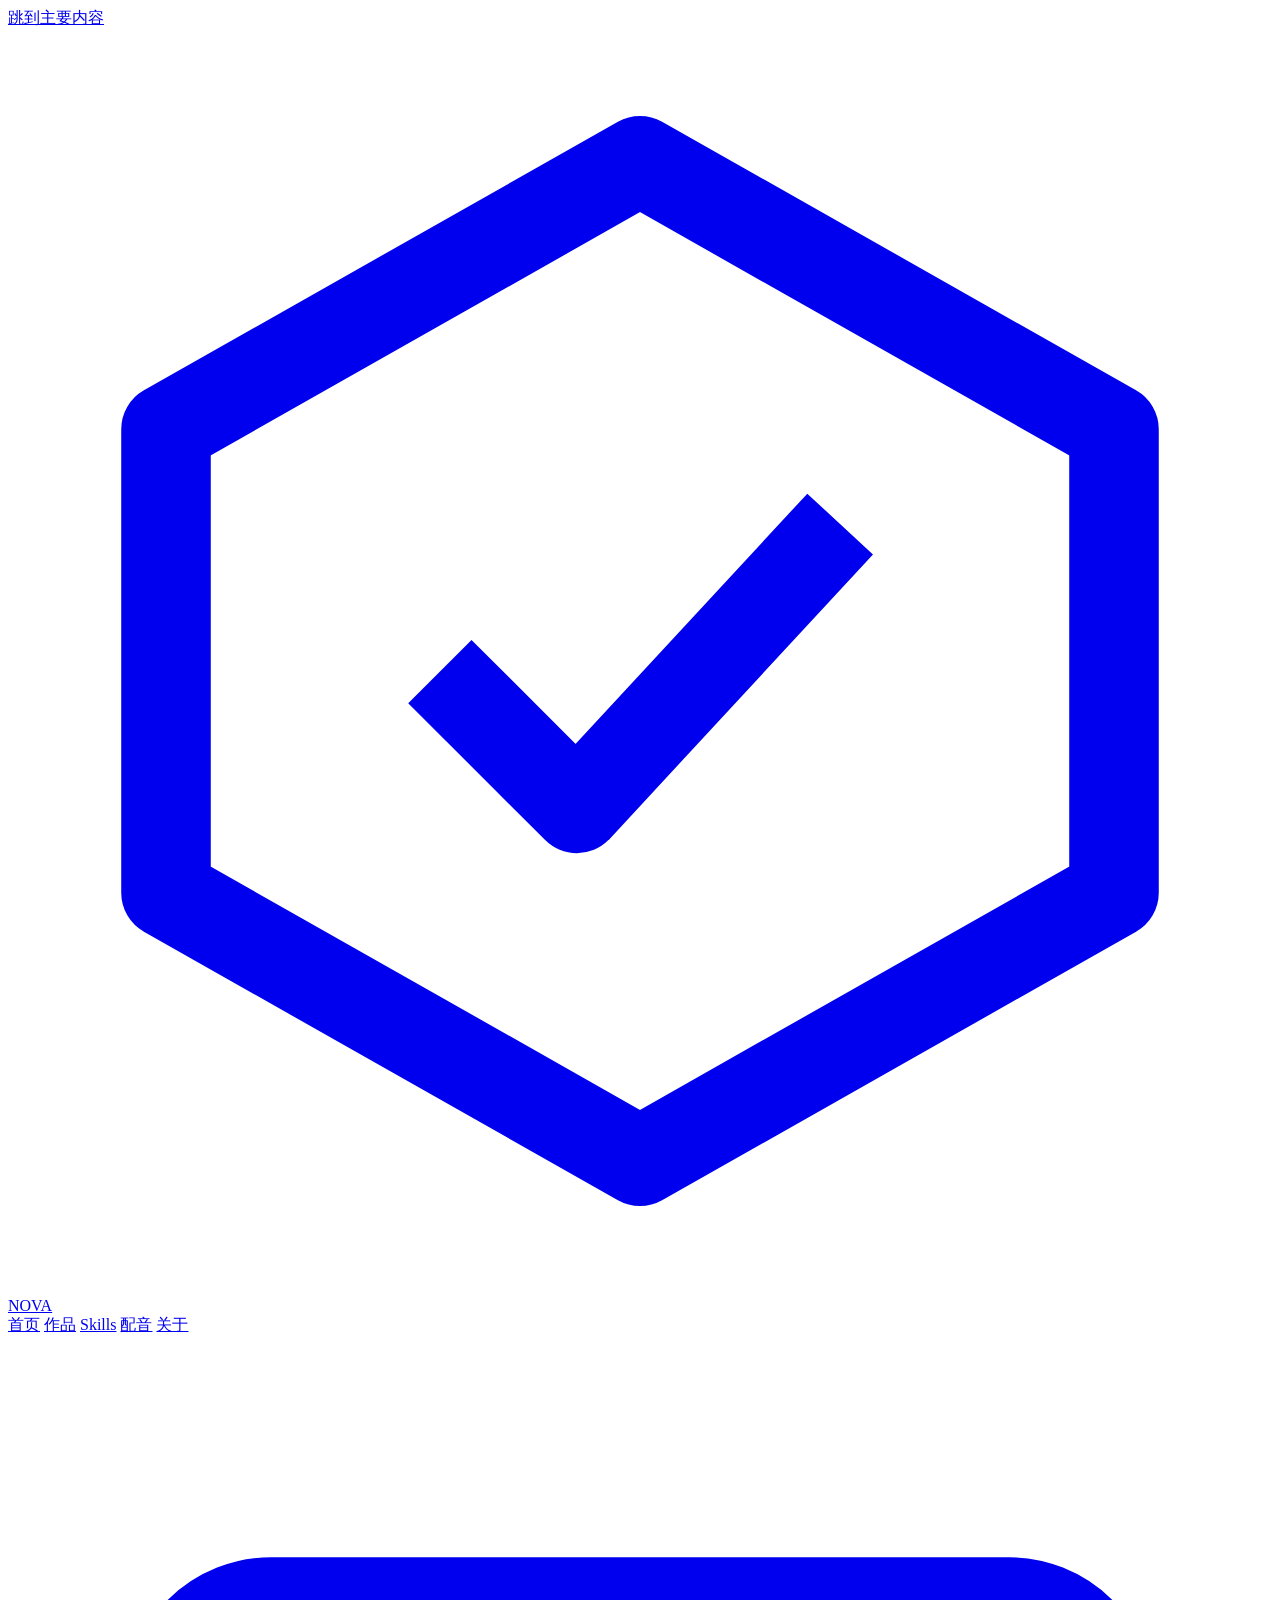
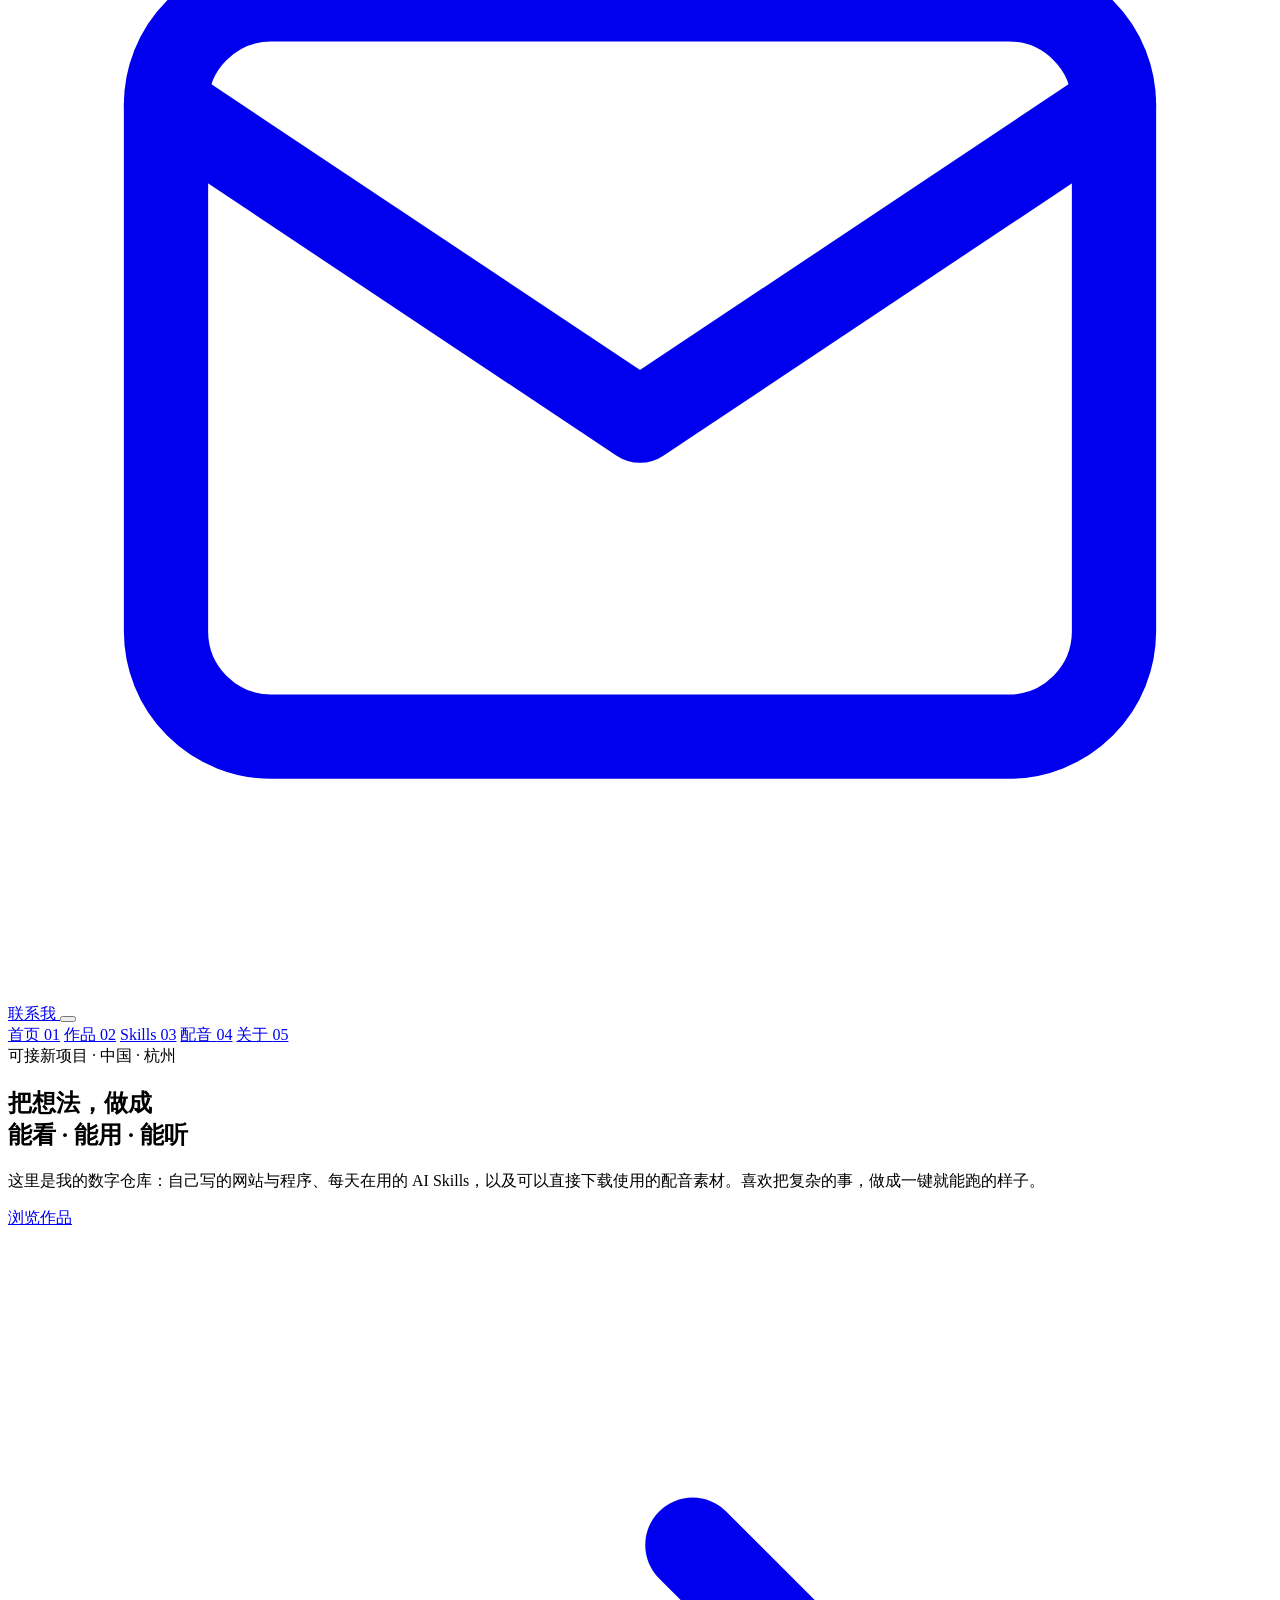
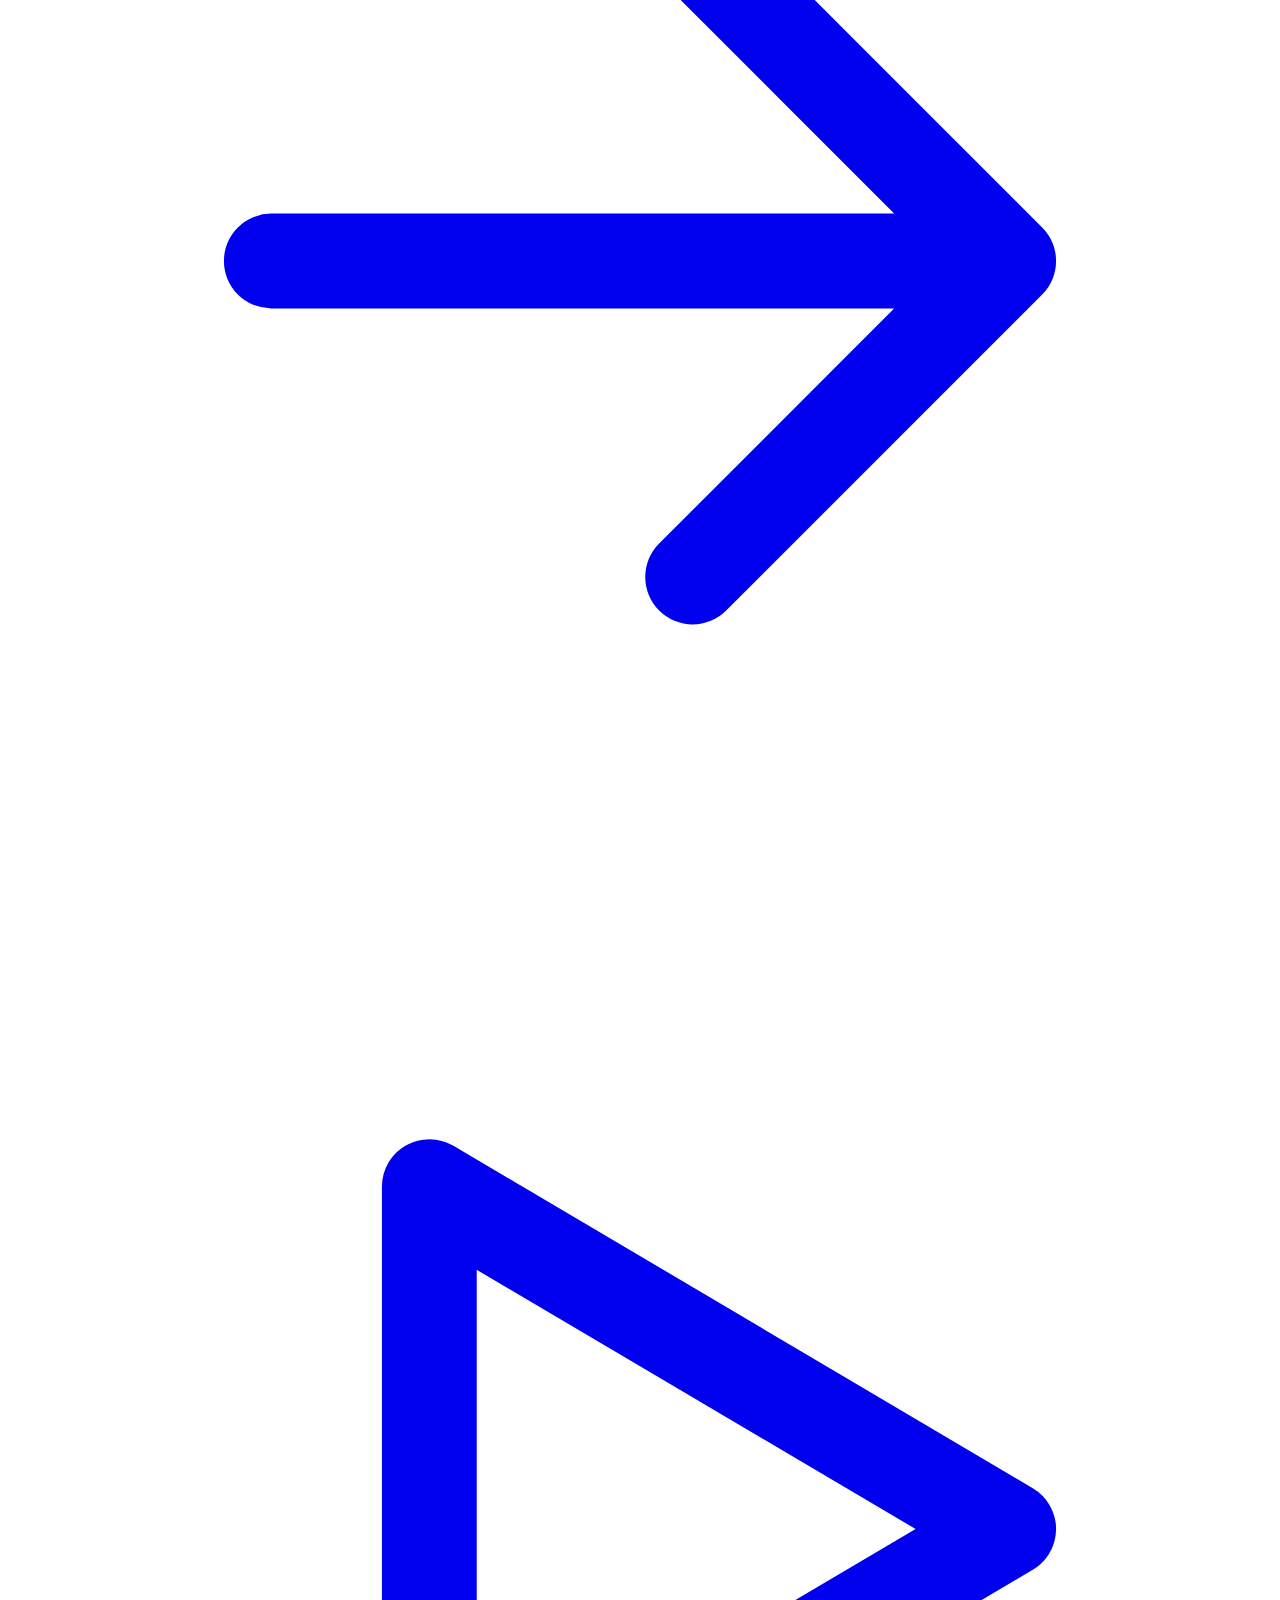
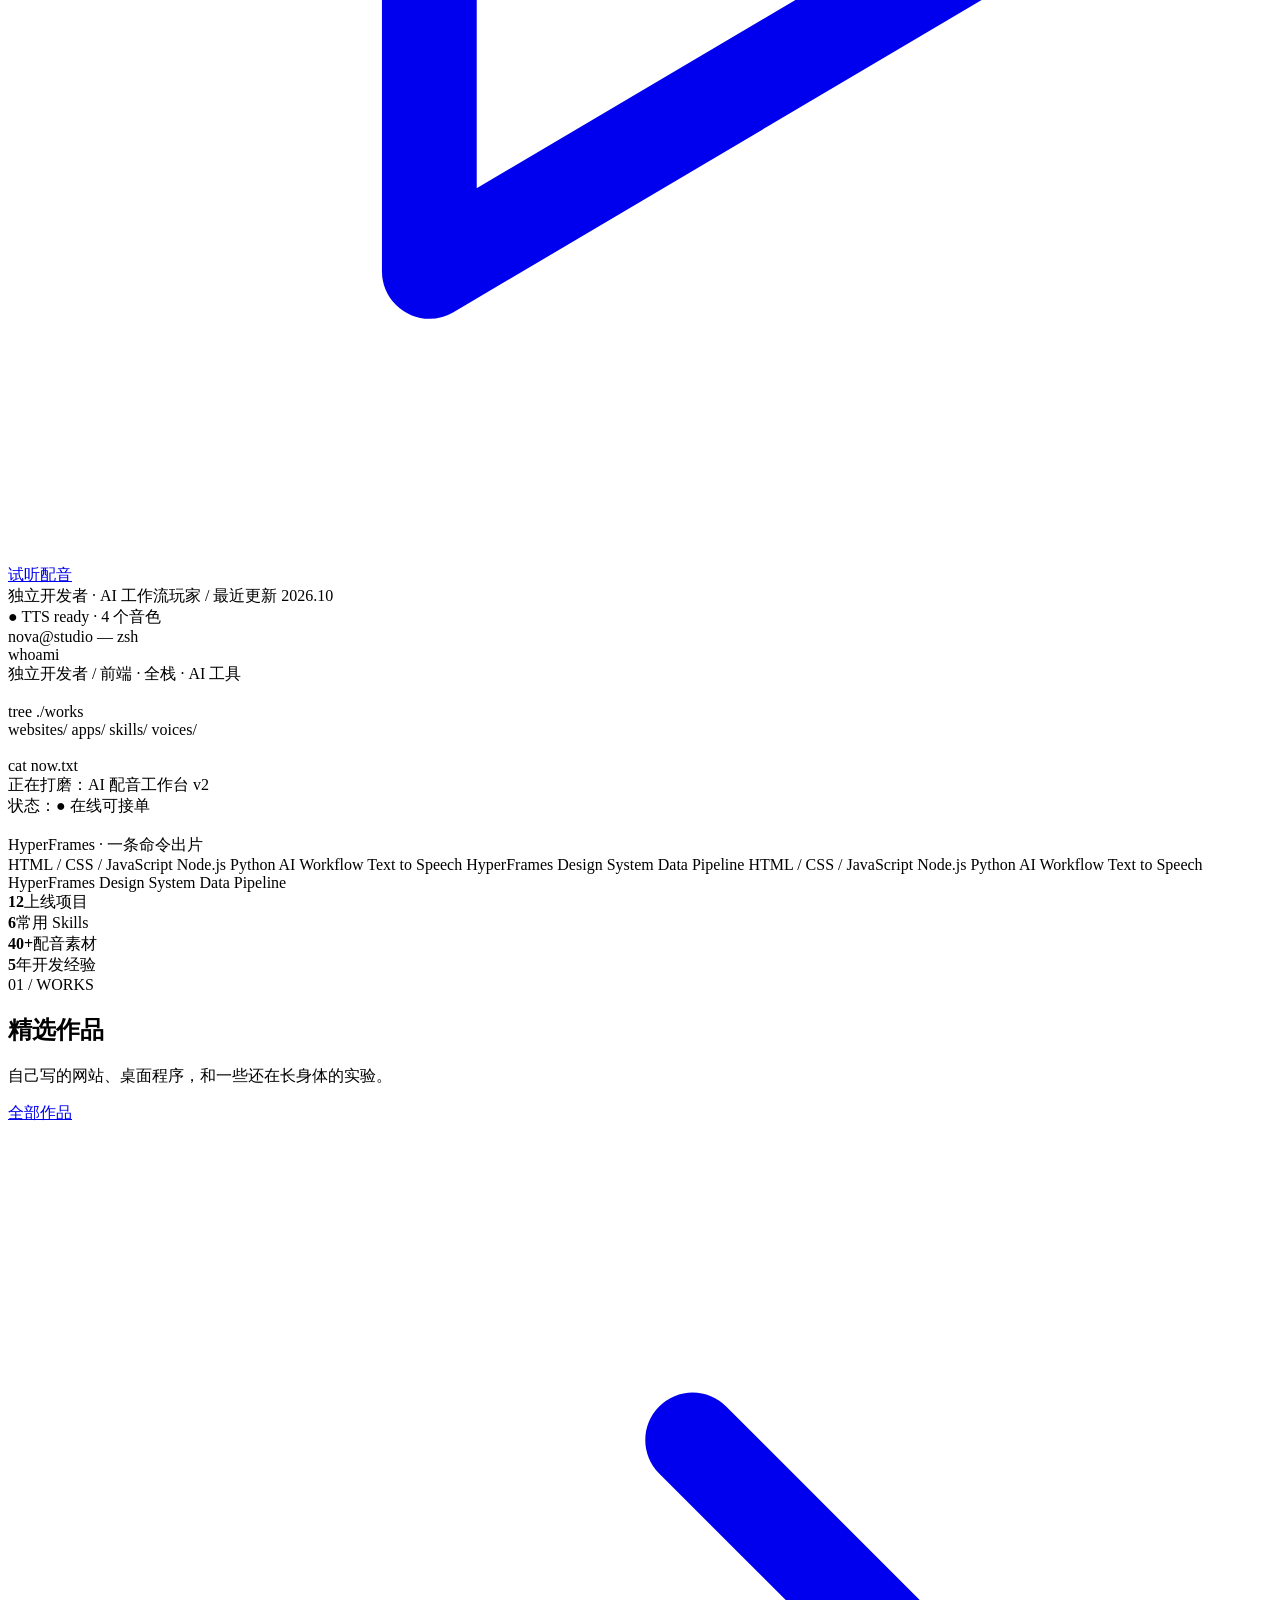
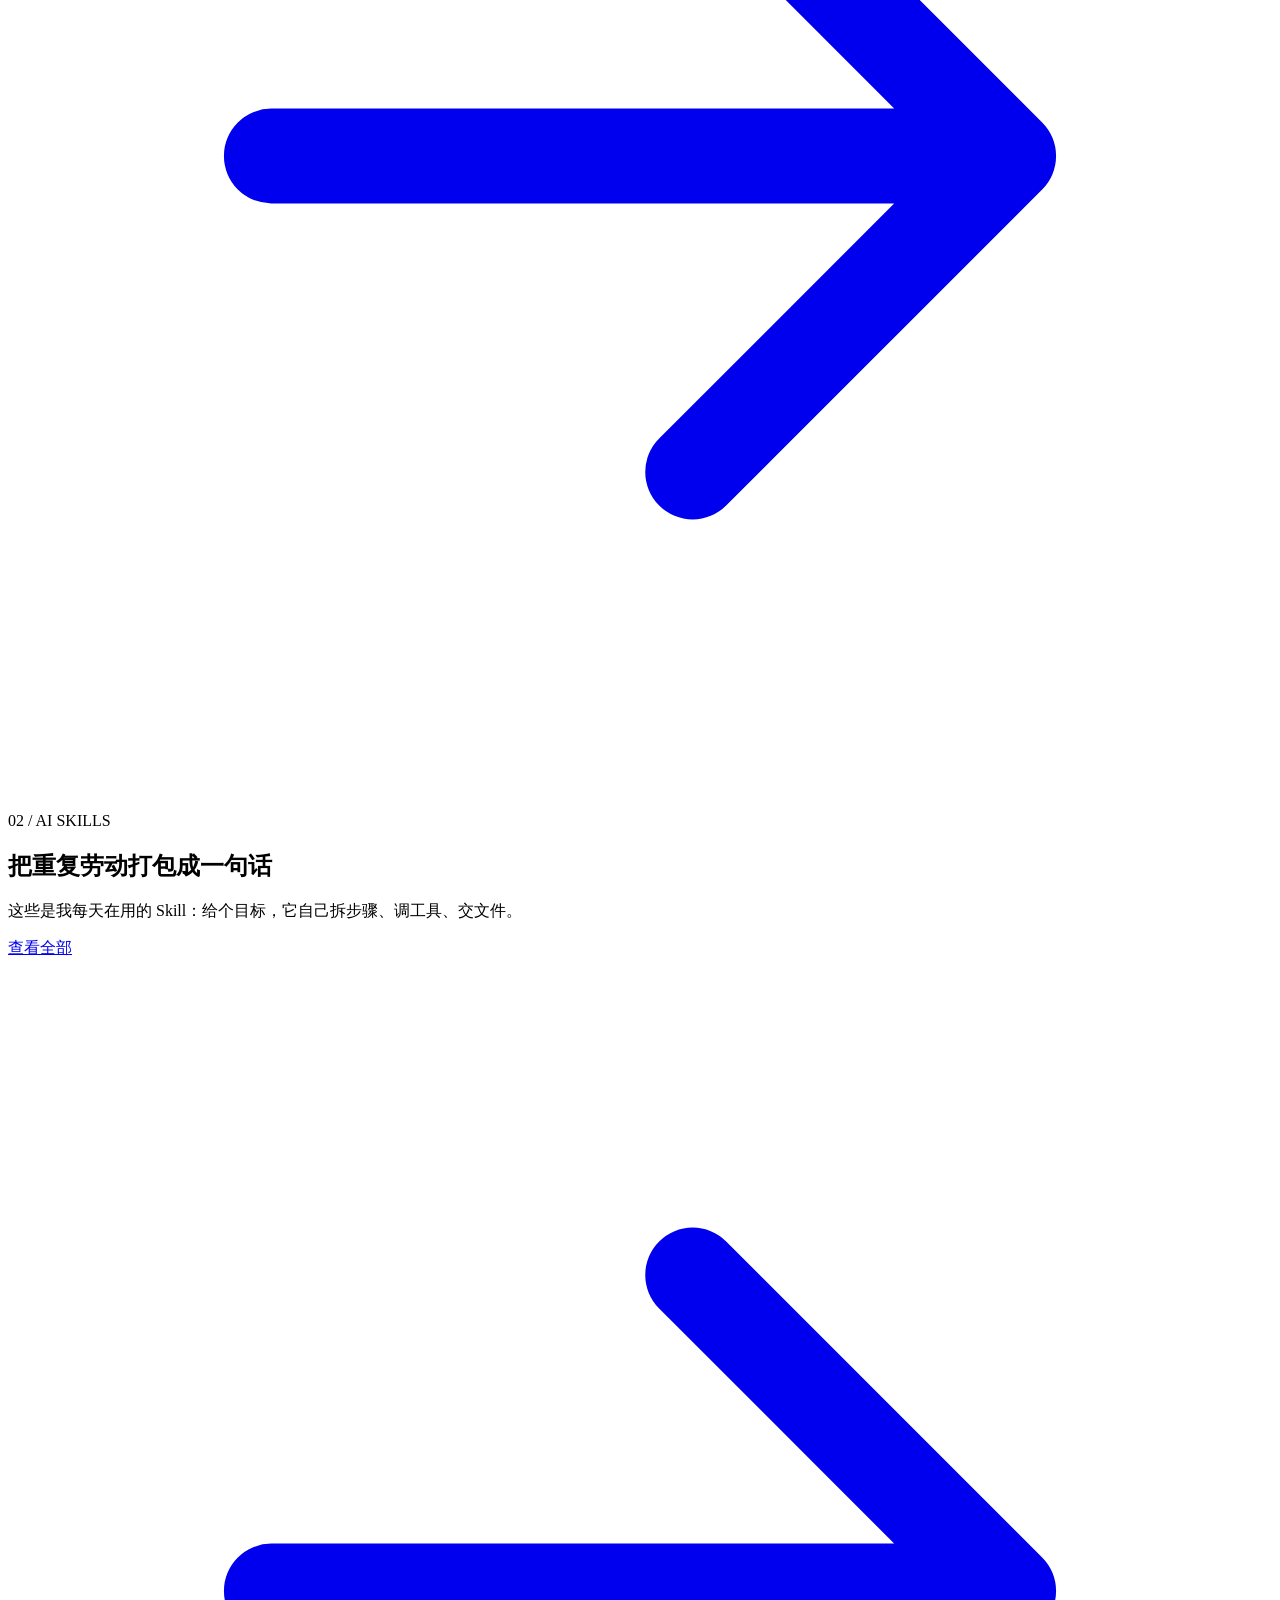
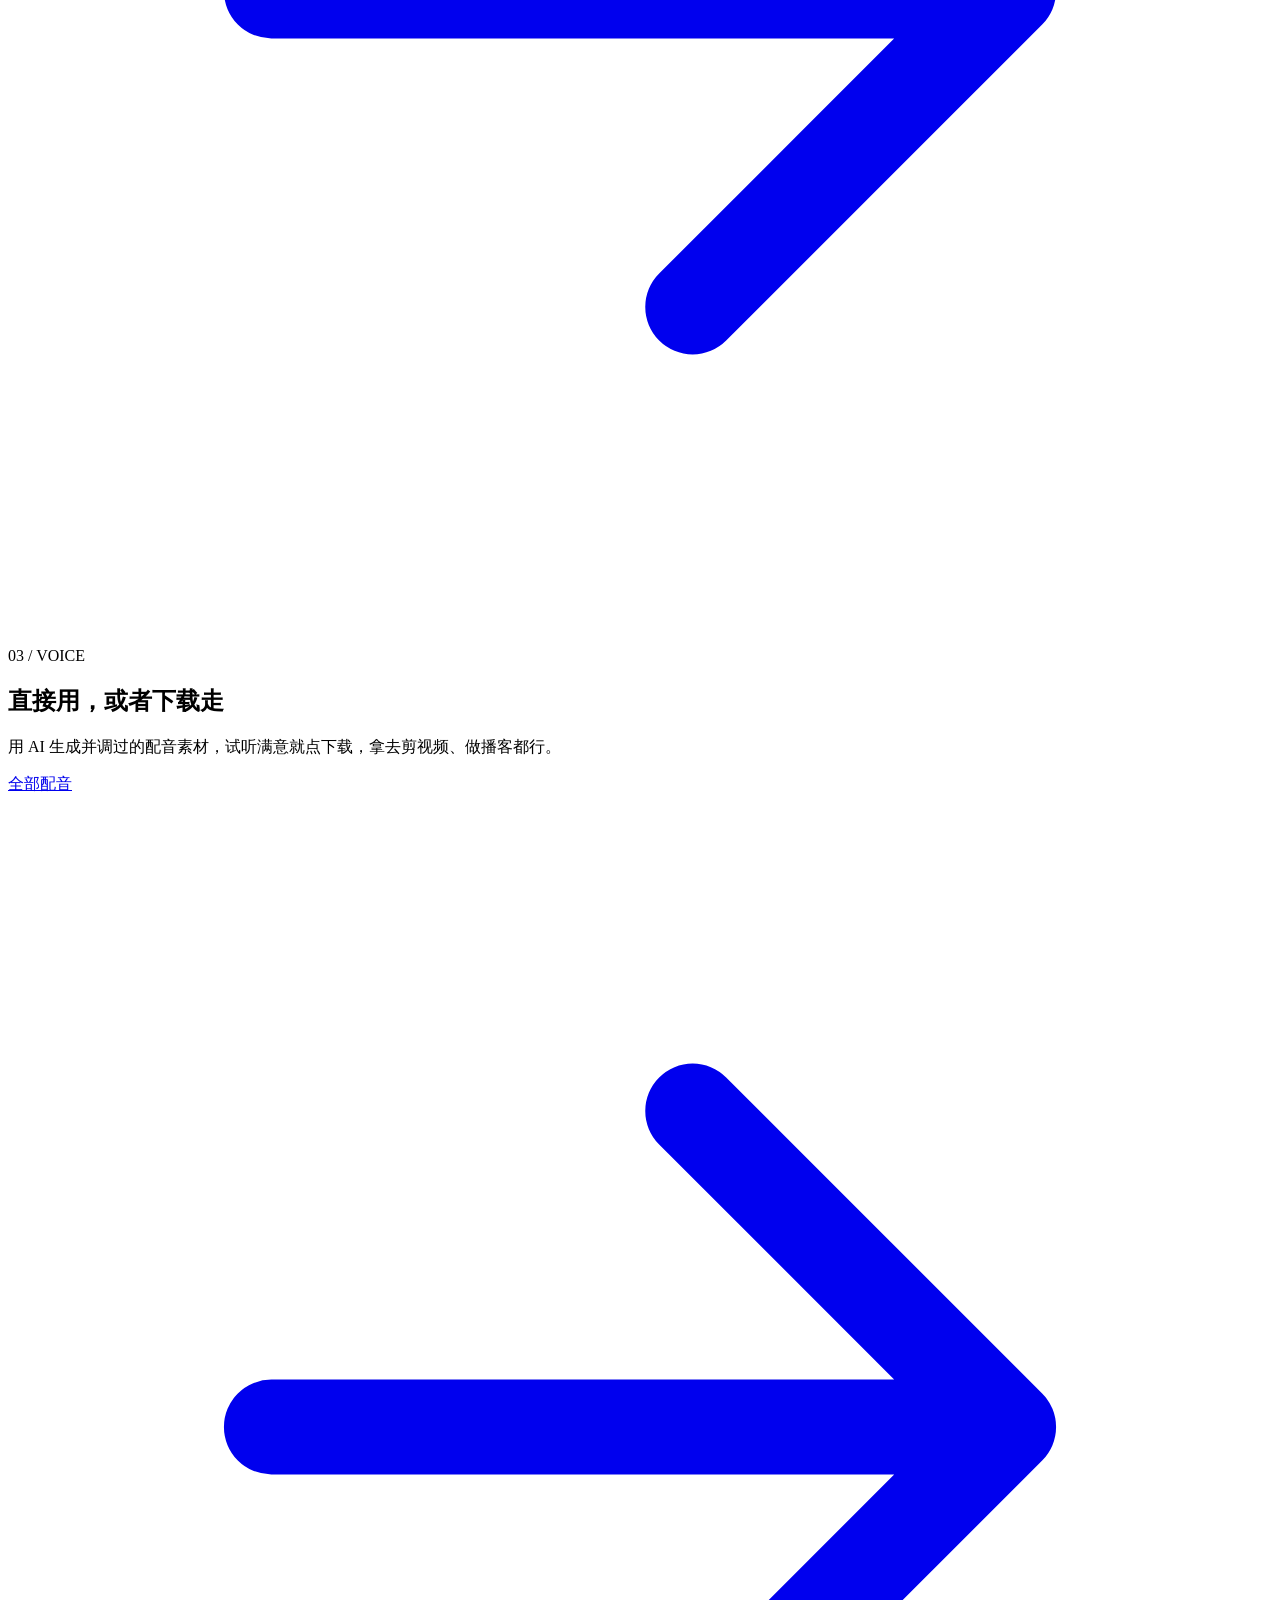
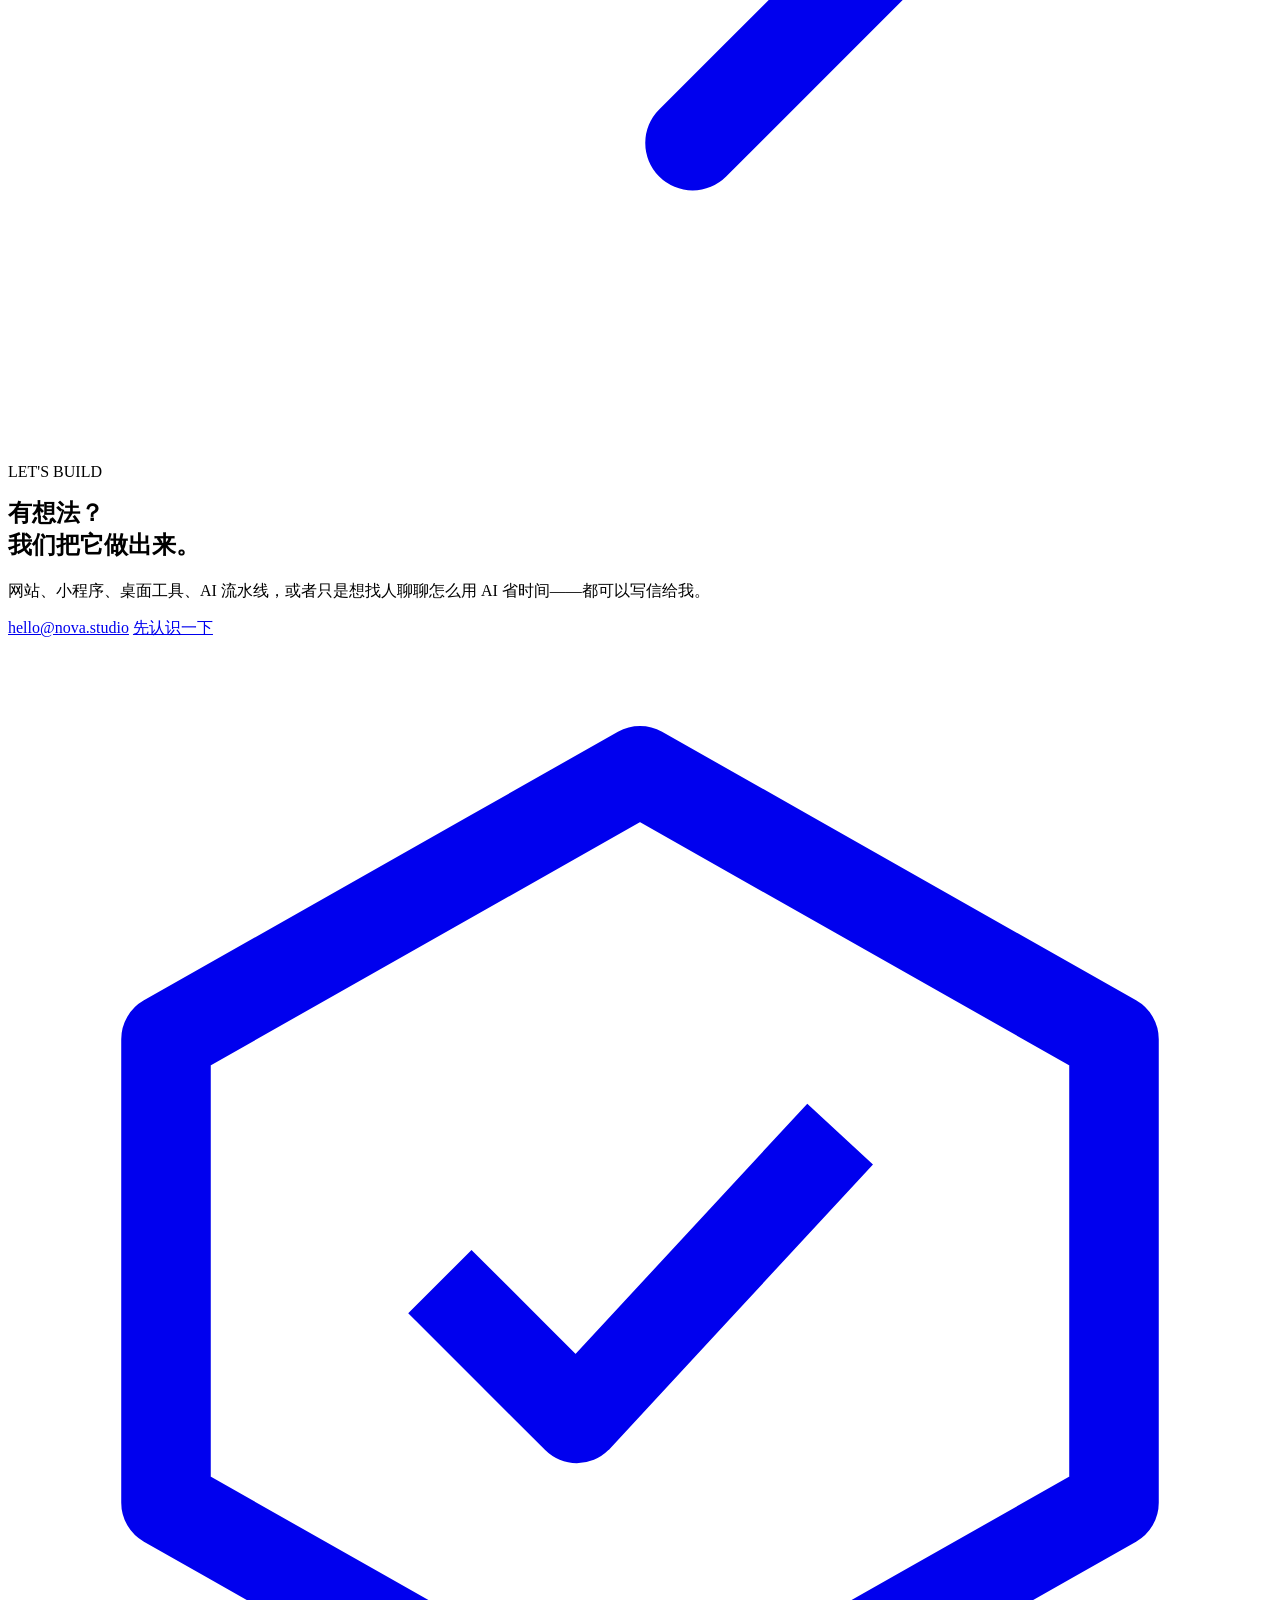
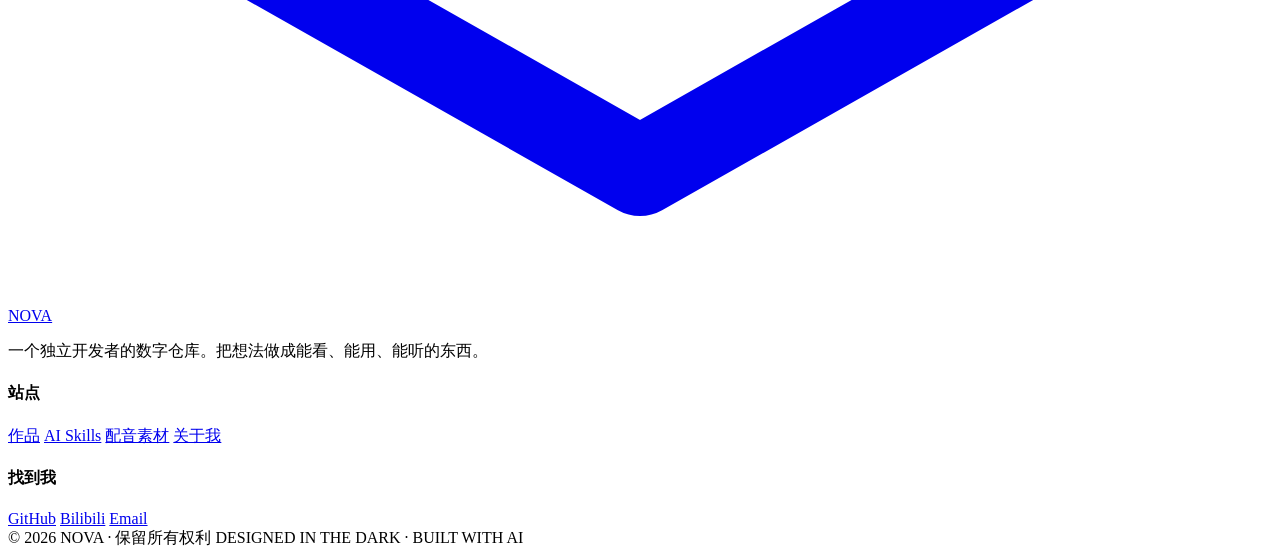
==== index.html @ 511cd621 "sync: index.html" ====
﻿<!DOCTYPE html>
<html lang="zh-CN">
<head>
  <meta charset="UTF-8" />
  <meta name="viewport" content="width=device-width, initial-scale=1" />
  <title>NOVA · 个人作品与 AI 实验室</title>
  <meta name="description" content="独立开发者的个人主页：自研网站与程序、日常使用的 AI Skills，以及可直接下载的配音素材。" />
  <meta name="theme-color" content="#05070c" />
  <meta property="og:type" content="website" />
  <meta property="og:title" content="NOVA · 个人作品与 AI 实验室" />
  <meta property="og:description" content="网站、程序、AI Skills 与配音素材，都在这里。" />
  <link rel="icon" href="assets/img/favicon.svg" type="image/svg+xml" />
  <link rel="stylesheet" href="assets/css/style.css" />
</head>
<body data-page="home">
  <a class="skip-link" href="#main">跳到主要内容</a>

  <div class="bg-layer" aria-hidden="true"></div>
  <div class="grain" aria-hidden="true"></div>

  <!-- ================= 头部 ================= -->
  <header class="site-header">
    <div class="header-inner">
      <a class="logo" href="index.html" aria-label="NOVA 首页">
        <span class="logo-mark">
          <svg viewBox="0 0 24 24" fill="none" stroke="currentColor" stroke-width="1.7" stroke-linejoin="round"><path d="M12 2.5 21 7.6v8.8L12 21.5 3 16.4V7.6L12 2.5Z"/><path d="m8.2 12.2 2.6 2.6 5-5.4"/></svg>
        </span>
        <span data-bind="brand">NOVA</span>
      </a>

      <nav class="nav" aria-label="主导航">
        <a href="index.html" data-nav="home">首页</a>
        <a href="works.html" data-nav="works">作品</a>
        <a href="skills.html" data-nav="skills">Skills</a>
        <a href="voice.html" data-nav="voice">配音</a>
        <a href="about.html" data-nav="about">关于</a>
      </nav>

      <div class="header-cta">
        <a class="btn btn-ghost btn-sm" href="about.html#contact">
          <svg viewBox="0 0 24 24" fill="none" stroke="currentColor" stroke-width="1.6" stroke-linecap="round" stroke-linejoin="round"><rect x="3" y="5" width="18" height="14" rx="2"/><path d="m3 7 9 6 9-6"/></svg>
          联系我
        </a>
        <button class="nav-toggle" type="button" aria-label="打开菜单" aria-expanded="false" aria-controls="mobile-menu"><span></span></button>
      </div>
    </div>
  </header>

  <div class="mobile-menu" id="mobile-menu">
    <a href="index.html" data-nav="home">首页 <span>01</span></a>
    <a href="works.html" data-nav="works">作品 <span>02</span></a>
    <a href="skills.html" data-nav="skills">Skills <span>03</span></a>
    <a href="voice.html" data-nav="voice">配音 <span>04</span></a>
    <a href="about.html" data-nav="about">关于 <span>05</span></a>
  </div>

  <main id="main">
    <!-- ================= Hero ================= -->
    <section class="hero">
      <div class="wrap">
        <div class="hero-grid">
          <div class="hero-copy">
            <span class="hero-badge">
              <span class="dot-live"></span>
              <span data-bind="available">可接新项目</span>
              <span style="color: var(--muted-2)">·</span>
              <span data-bind="location">中国 · 杭州</span>
            </span>

            <h1 data-bind-html="headline">把想法，做成<br><span class="grad">能看 · 能用 · 能听</span></h1>

            <p class="lead" data-bind="lead">
              这里是我的数字仓库：自己写的网站与程序、每天在用的 AI Skills，以及可以直接下载使用的配音素材。喜欢把复杂的事，做成一键就能跑的样子。
            </p>

            <div class="hero-actions">
              <a class="btn btn-primary" href="works.html">
                浏览作品
                <svg viewBox="0 0 24 24" fill="none" stroke="currentColor" stroke-width="1.8" stroke-linecap="round" stroke-linejoin="round"><path d="M5 12h14M13 6l6 6-6 6"/></svg>
              </a>
              <a class="btn btn-ghost" href="voice.html">
                <svg viewBox="0 0 24 24" fill="none" stroke="currentColor" stroke-width="1.8" stroke-linecap="round" stroke-linejoin="round"><path d="M8 5.5v13l11-6.5-11-6.5Z"/></svg>
                试听配音
              </a>
            </div>

            <div class="hero-note">
              <span class="dot-live"></span>
              <span data-bind="role">独立开发者 · AI 工作流玩家</span>
              <span>/</span>
              <span>最近更新 2026.10</span>
            </div>
          </div>

          <div class="hero-visual">
            <div class="float-chip a">● TTS ready · 4 个音色</div>
            <div class="terminal">
              <div class="term-bar">
                <span class="term-dots"><i></i><i></i><i></i></span>
                <span class="term-title">nova@studio — zsh</span>
              </div>
              <div class="term-body">
                <div class="ln cmd">whoami</div>
                <div class="ln out">独立开发者 / 前端 · 全栈 · AI 工具</div>
                <div class="ln">&nbsp;</div>
                <div class="ln cmd">tree ./works</div>
                <div class="ln out">websites/&#32;&#32;apps/&#32;&#32;skills/&#32;&#32;voices/</div>
                <div class="ln">&nbsp;</div>
                <div class="ln cmd">cat now.txt</div>
                <div class="ln out">正在打磨：<span class="key">AI 配音工作台</span> <span class="str">v2</span></div>
                <div class="ln out">状态：<span class="ok">● 在线可接单</span></div>
                <div class="ln">&nbsp;</div>
                <div class="ln cmd"><span class="caret"></span></div>
              </div>
            </div>
            <div class="float-chip b">HyperFrames · 一条命令出片</div>
          </div>
        </div>

        <!-- 技能跑马灯 -->
        <div class="marquee" aria-hidden="true">
          <div class="marquee-track">
            <span>HTML / CSS / JavaScript</span>
            <span>Node.js</span>
            <span>Python</span>
            <span>AI Workflow</span>
            <span>Text to Speech</span>
            <span>HyperFrames</span>
            <span>Design System</span>
            <span>Data Pipeline</span>
            <span>HTML / CSS / JavaScript</span>
            <span>Node.js</span>
            <span>Python</span>
            <span>AI Workflow</span>
            <span>Text to Speech</span>
            <span>HyperFrames</span>
            <span>Design System</span>
            <span>Data Pipeline</span>
          </div>
        </div>

        <!-- 数字 -->
        <div class="stats" data-stats>
          <div class="stat"><b>12</b><span>上线项目</span></div>
          <div class="stat"><b>6</b><span>常用 Skills</span></div>
          <div class="stat"><b>40+</b><span>配音素材</span></div>
          <div class="stat"><b>5</b><span>年开发经验</span></div>
        </div>
      </div>
    </section>

    <!-- ================= 精选作品 ================= -->
    <section class="section" id="works">
      <div class="wrap">
        <div class="section-head" data-reveal>
          <div>
            <span class="idx">01 / WORKS</span>
            <h2>精选作品</h2>
            <p>自己写的网站、桌面程序，和一些还在长身体的实验。</p>
          </div>
          <a class="text-link" href="works.html">
            全部作品
            <svg viewBox="0 0 24 24" fill="none" stroke="currentColor" stroke-width="1.8" stroke-linecap="round" stroke-linejoin="round"><path d="M5 12h14M13 6l6 6-6 6"/></svg>
          </a>
        </div>

        <div class="work-grid" data-works data-featured data-limit="3"></div>
      </div>
    </section>

    <!-- ================= Skills ================= -->
    <section class="section" id="skills" style="padding-top: 20px">
      <div class="wrap">
        <div class="section-head" data-reveal>
          <div>
            <span class="idx">02 / AI SKILLS</span>
            <h2>把重复劳动打包成一句话</h2>
            <p>这些是我每天在用的 Skill：给个目标，它自己拆步骤、调工具、交文件。</p>
          </div>
          <a class="text-link" href="skills.html">
            查看全部
            <svg viewBox="0 0 24 24" fill="none" stroke="currentColor" stroke-width="1.8" stroke-linecap="round" stroke-linejoin="round"><path d="M5 12h14M13 6l6 6-6 6"/></svg>
          </a>
        </div>

        <div class="skill-grid" data-skills data-limit="4"></div>
      </div>
    </section>

    <!-- ================= 配音 ================= -->
    <section class="section" id="voice" style="padding-top: 20px">
      <div class="wrap">
        <div class="section-head" data-reveal>
          <div>
            <span class="idx">03 / VOICE</span>
            <h2>直接用，或者下载走</h2>
            <p>用 AI 生成并调过的配音素材，试听满意就点下载，拿去剪视频、做播客都行。</p>
          </div>
          <a class="text-link" href="voice.html">
            全部配音
            <svg viewBox="0 0 24 24" fill="none" stroke="currentColor" stroke-width="1.8" stroke-linecap="round" stroke-linejoin="round"><path d="M5 12h14M13 6l6 6-6 6"/></svg>
          </a>
        </div>

        <div class="voice-list" data-voices data-limit="2"></div>
      </div>
    </section>

    <!-- ================= CTA ================= -->
    <section class="wrap" id="contact">
      <div class="cta" data-reveal>
        <span class="eyebrow">LET'S BUILD</span>
        <h2 style="margin-top: 16px">有想法？<br />我们把它做出来。</h2>
        <p>网站、小程序、桌面工具、AI 流水线，或者只是想找人聊聊怎么用 AI 省时间——都可以写信给我。</p>
        <div class="cta-actions">
          <a class="btn btn-primary" data-email href="mailto:hello@nova.studio" data-email-text>hello@nova.studio</a>
          <a class="btn btn-ghost" href="about.html">先认识一下</a>
        </div>
      </div>
    </section>
  </main>

  <!-- ================= 页脚 ================= -->
  <footer class="site-footer">
    <div class="wrap">
      <div class="footer-grid">
        <div class="footer-brand">
          <a class="logo" href="index.html">
            <span class="logo-mark">
              <svg viewBox="0 0 24 24" fill="none" stroke="currentColor" stroke-width="1.7" stroke-linejoin="round"><path d="M12 2.5 21 7.6v8.8L12 21.5 3 16.4V7.6L12 2.5Z"/><path d="m8.2 12.2 2.6 2.6 5-5.4"/></svg>
            </span>
            <span data-bind="brand">NOVA</span>
          </a>
          <p>一个独立开发者的数字仓库。把想法做成能看、能用、能听的东西。</p>
        </div>
        <div class="footer-col">
          <h4>站点</h4>
          <a href="works.html">作品</a>
          <a href="skills.html">AI Skills</a>
          <a href="voice.html">配音素材</a>
          <a href="about.html">关于我</a>
        </div>
        <div class="footer-col">
          <h4>找到我</h4>
          <div data-socials>
            <a href="https://github.com/" target="_blank" rel="noopener">GitHub</a>
            <a href="https://space.bilibili.com/" target="_blank" rel="noopener">Bilibili</a>
            <a href="mailto:hello@nova.studio">Email</a>
          </div>
        </div>
      </div>
      <div class="footer-bottom">
        <span>© <span data-year>2026</span> NOVA · 保留所有权利</span>
        <span>DESIGNED IN THE DARK · BUILT WITH AI</span>
      </div>
    </div>
  </footer>

  <script src="assets/js/data.js"></script>
  <script src="assets/js/main.js"></script>
</body>
</html>
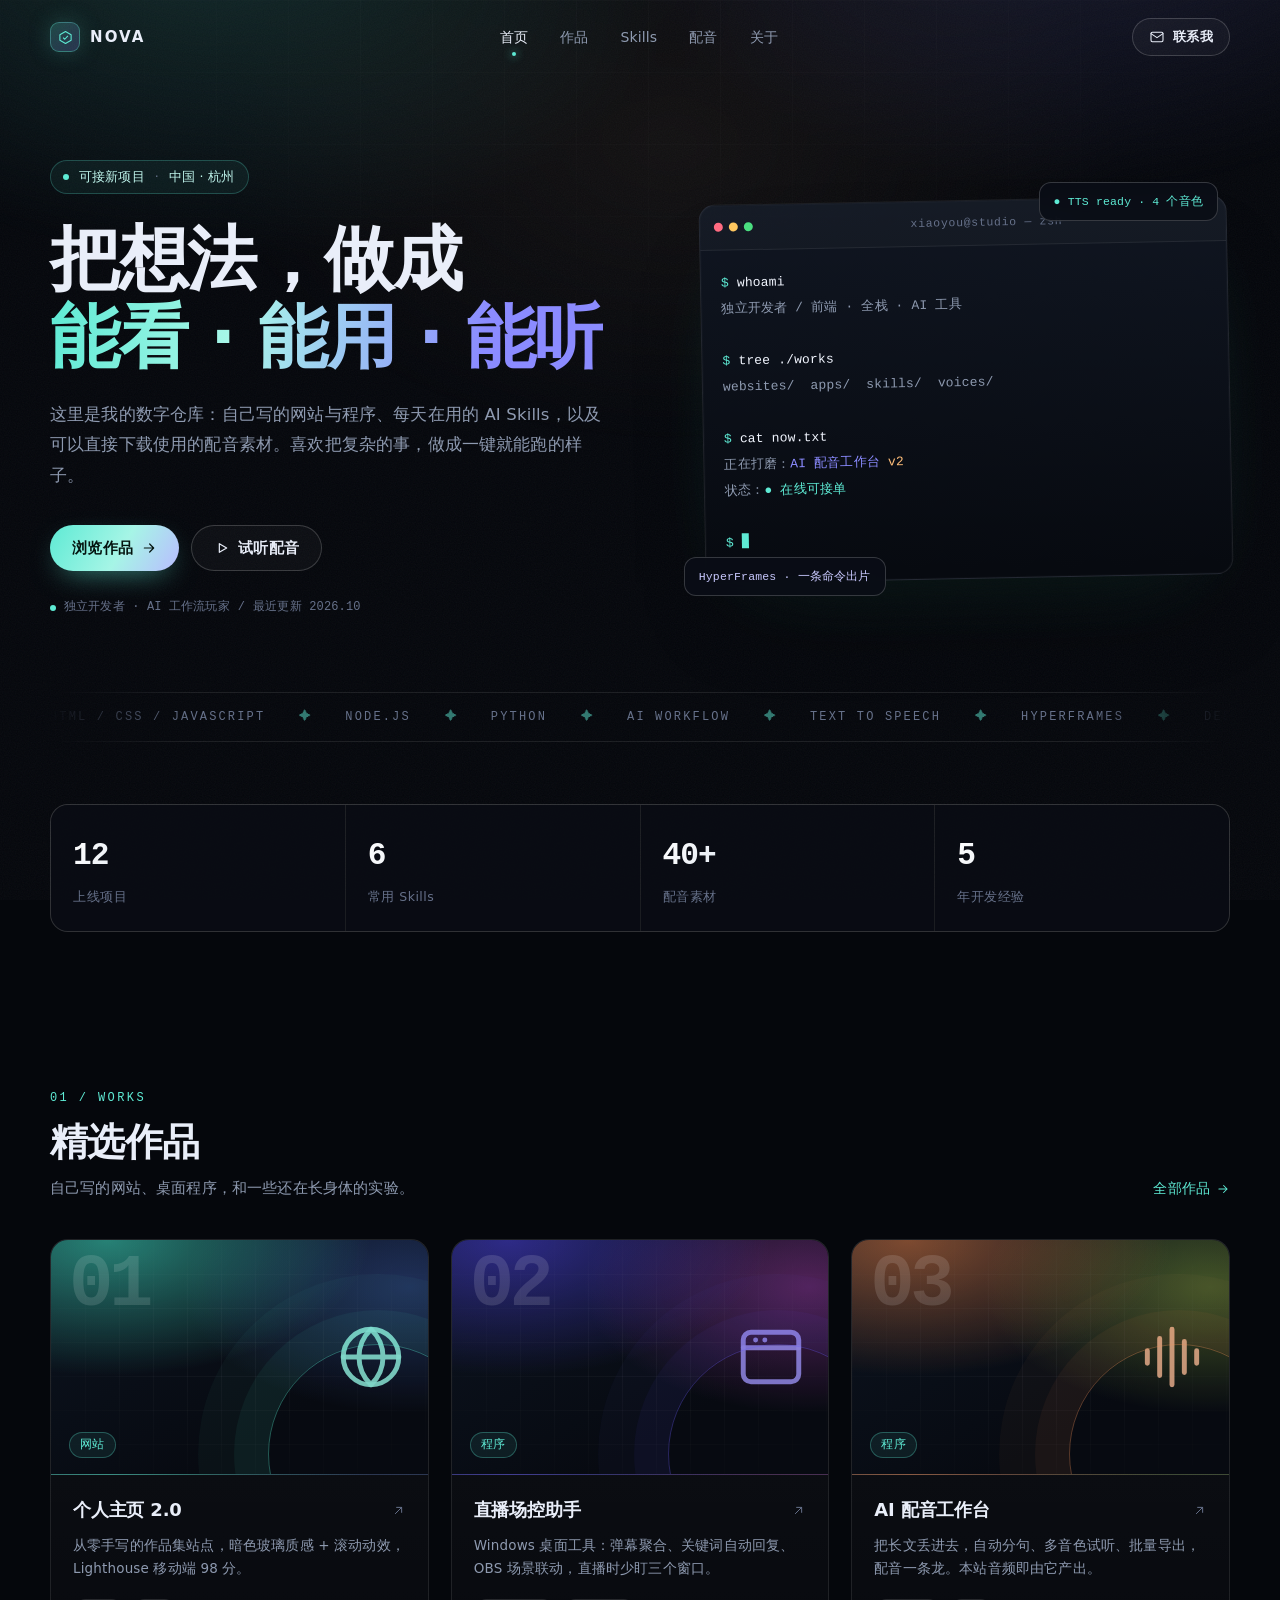
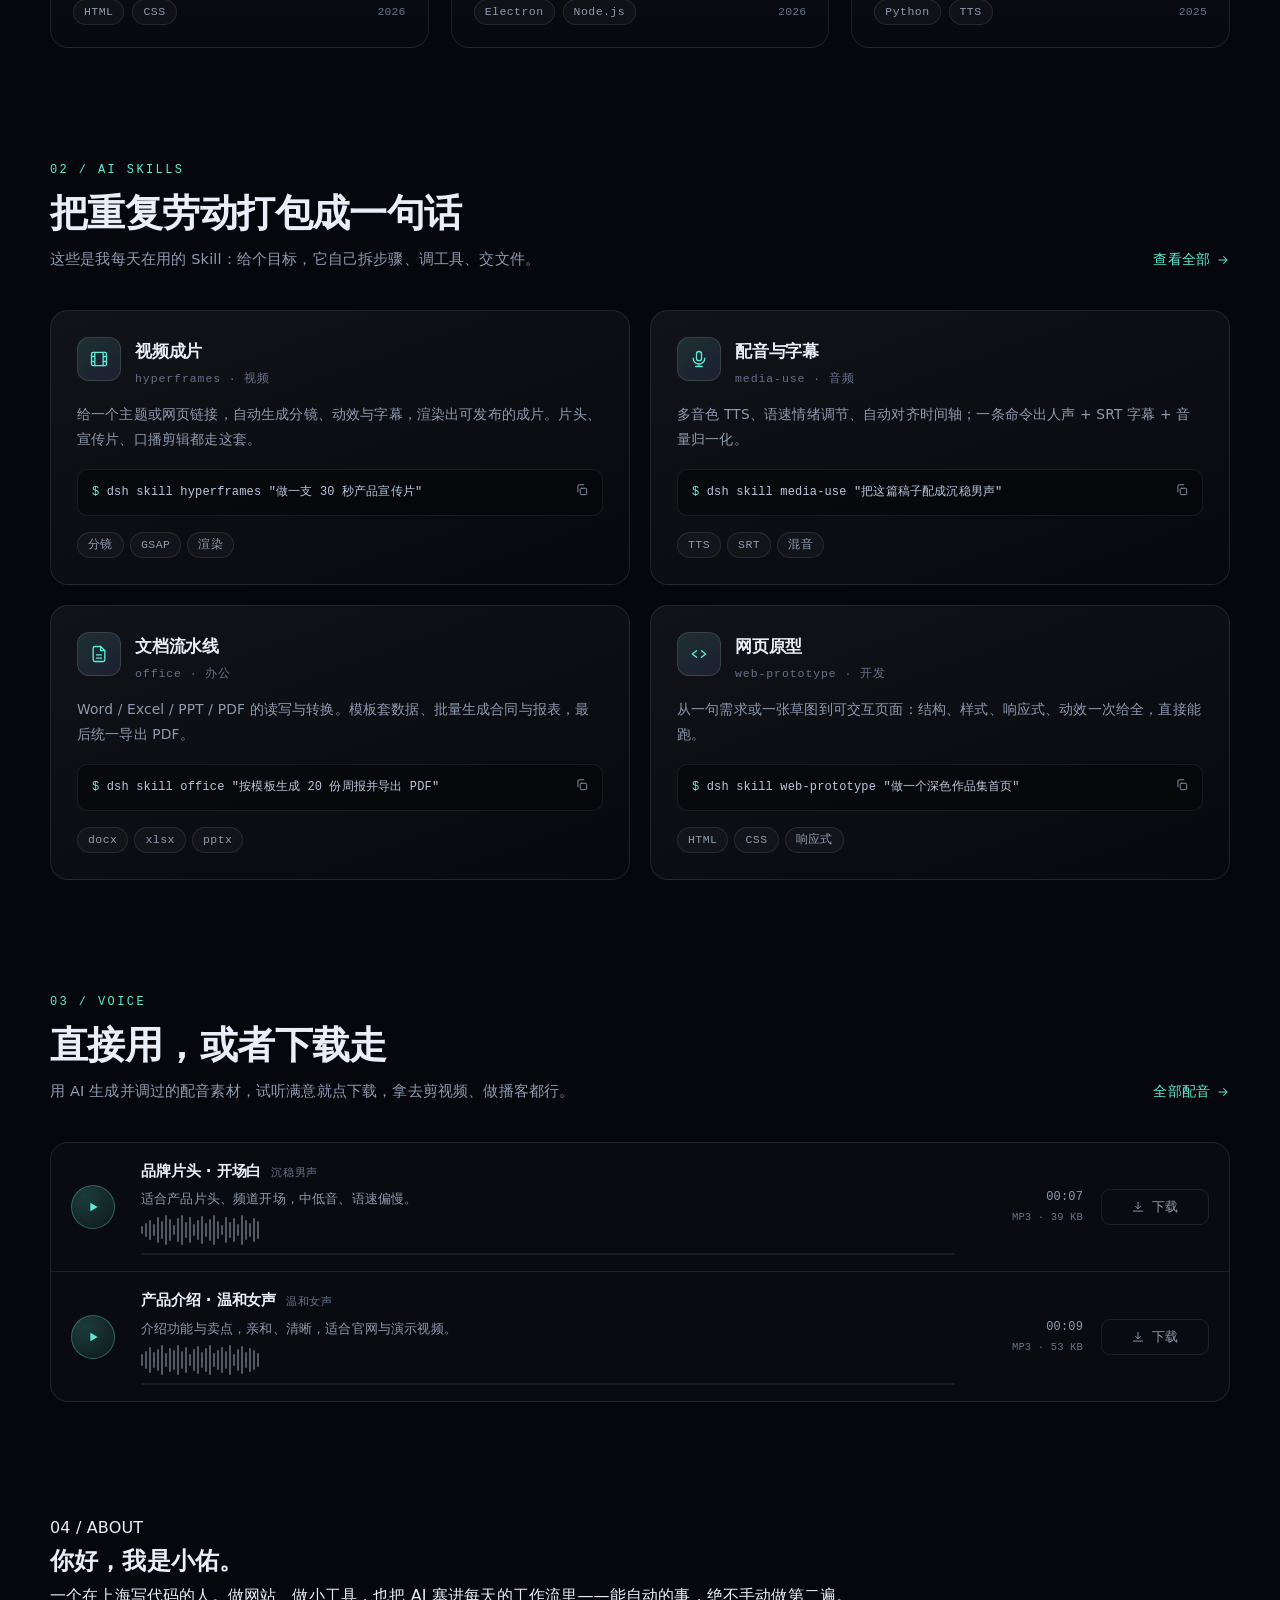
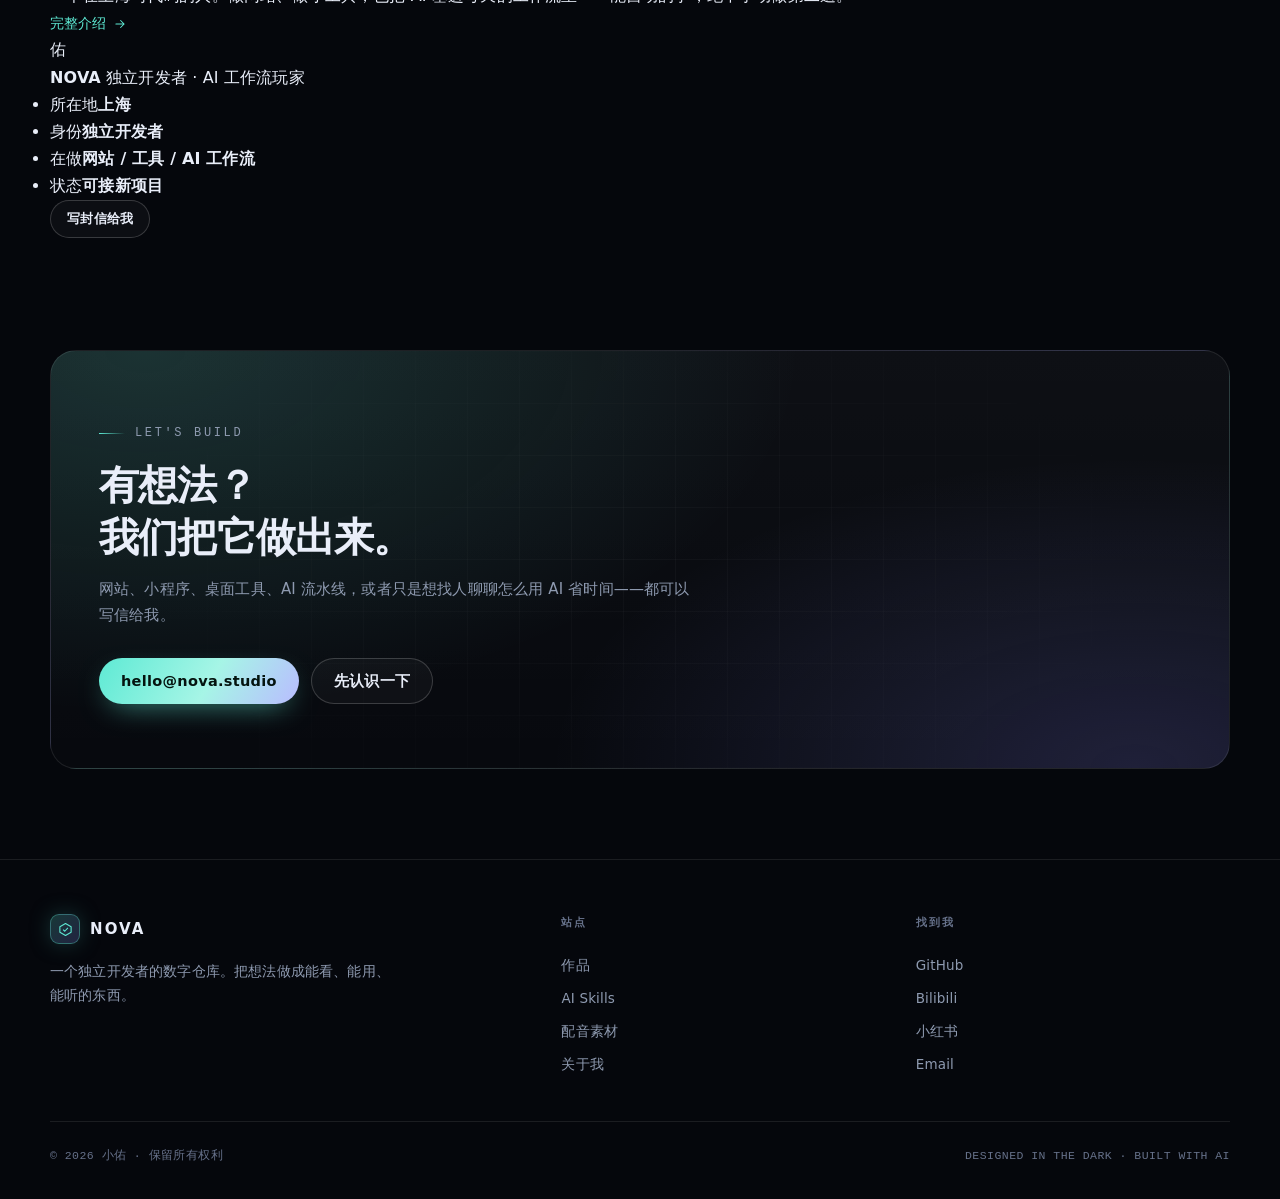
==== commit 4d9b404c: "sync: index.html" ====
--- a/index.html
+++ b/index.html
@@ -1,13 +1,13 @@
-﻿<!DOCTYPE html>
+<!DOCTYPE html>
 <html lang="zh-CN">
 <head>
   <meta charset="UTF-8" />
   <meta name="viewport" content="width=device-width, initial-scale=1" />
-  <title>NOVA · 个人作品与 AI 实验室</title>
+  <title>小佑 · 个人作品与 AI 实验室</title>
   <meta name="description" content="独立开发者的个人主页：自研网站与程序、日常使用的 AI Skills，以及可直接下载的配音素材。" />
   <meta name="theme-color" content="#05070c" />
   <meta property="og:type" content="website" />
-  <meta property="og:title" content="NOVA · 个人作品与 AI 实验室" />
+  <meta property="og:title" content="小佑 · 个人作品与 AI 实验室" />
   <meta property="og:description" content="网站、程序、AI Skills 与配音素材，都在这里。" />
   <link rel="icon" href="assets/img/favicon.svg" type="image/svg+xml" />
   <link rel="stylesheet" href="assets/css/style.css" />
@@ -21,11 +21,11 @@
   <!-- ================= 头部 ================= -->
   <header class="site-header">
     <div class="header-inner">
-      <a class="logo" href="index.html" aria-label="NOVA 首页">
+      <a class="logo" href="index.html" aria-label="小佑 首页">
         <span class="logo-mark">
           <svg viewBox="0 0 24 24" fill="none" stroke="currentColor" stroke-width="1.7" stroke-linejoin="round"><path d="M12 2.5 21 7.6v8.8L12 21.5 3 16.4V7.6L12 2.5Z"/><path d="m8.2 12.2 2.6 2.6 5-5.4"/></svg>
         </span>
-        <span data-bind="brand">NOVA</span>
+        <span data-bind="brand">小佑</span>
       </a>
 
       <nav class="nav" aria-label="主导航">
@@ -64,7 +64,7 @@
               <span class="dot-live"></span>
               <span data-bind="available">可接新项目</span>
               <span style="color: var(--muted-2)">·</span>
-              <span data-bind="location">中国 · 杭州</span>
+              <span data-bind="location">中国 · 上海</span>
             </span>
 
             <h1 data-bind-html="headline">把想法，做成<br><span class="grad">能看 · 能用 · 能听</span></h1>
@@ -97,7 +97,7 @@
             <div class="terminal">
               <div class="term-bar">
                 <span class="term-dots"><i></i><i></i><i></i></span>
-                <span class="term-title">nova@studio — zsh</span>
+                <span class="term-title">xiaoyou@studio — zsh</span>
               </div>
               <div class="term-body">
                 <div class="ln cmd">whoami</div>
@@ -206,6 +206,40 @@
       </div>
     </section>
 
+    <!-- ================= 自我介绍 ================= -->
+    <section class="section" id="intro" style="padding-top: 20px">
+      <div class="wrap">
+        <div class="intro-grid">
+          <div class="intro-main" data-reveal>
+            <span class="idx">04 / ABOUT</span>
+            <h2 class="intro-title" data-intro-title>你好，我是小佑。</h2>
+            <p class="intro-lead" data-intro-lead>一个在上海写代码的人。做网站、做小工具，也把 AI 塞进每天的工作流里——能自动的事，绝不手动做第二遍。</p>
+            <a class="text-link" href="about.html">
+              完整介绍
+              <svg viewBox="0 0 24 24" fill="none" stroke="currentColor" stroke-width="1.8" stroke-linecap="round" stroke-linejoin="round"><path d="M5 12h14M13 6l6 6-6 6"/></svg>
+            </a>
+          </div>
+
+          <aside class="profile-card" data-reveal style="--d: 120ms">
+            <div class="profile-head">
+              <span class="avatar" aria-hidden="true">佑</span>
+              <div class="profile-id">
+                <strong data-bind="name">小佑</strong>
+                <span data-bind="role">独立开发者 · AI 工作流玩家</span>
+              </div>
+            </div>
+            <ul class="profile-facts" data-intro-facts>
+              <li><span>所在地</span><b>上海</b></li>
+              <li><span>身份</span><b>独立开发者</b></li>
+              <li><span>在做</span><b>网站 / 工具 / AI 工作流</b></li>
+              <li><span>状态</span><b>可接新项目</b></li>
+            </ul>
+            <a class="btn btn-ghost btn-sm profile-mail" data-email href="mailto:hello@xiaoyou.studio">写封信给我</a>
+          </aside>
+        </div>
+      </div>
+    </section>
+
     <!-- ================= CTA ================= -->
     <section class="wrap" id="contact">
       <div class="cta" data-reveal>
@@ -213,7 +247,7 @@
         <h2 style="margin-top: 16px">有想法？<br />我们把它做出来。</h2>
         <p>网站、小程序、桌面工具、AI 流水线，或者只是想找人聊聊怎么用 AI 省时间——都可以写信给我。</p>
         <div class="cta-actions">
-          <a class="btn btn-primary" data-email href="mailto:hello@nova.studio" data-email-text>hello@nova.studio</a>
+          <a class="btn btn-primary" data-email href="mailto:hello@xiaoyou.studio" data-email-text>hello@xiaoyou.studio</a>
           <a class="btn btn-ghost" href="about.html">先认识一下</a>
         </div>
       </div>
@@ -229,7 +263,7 @@
             <span class="logo-mark">
               <svg viewBox="0 0 24 24" fill="none" stroke="currentColor" stroke-width="1.7" stroke-linejoin="round"><path d="M12 2.5 21 7.6v8.8L12 21.5 3 16.4V7.6L12 2.5Z"/><path d="m8.2 12.2 2.6 2.6 5-5.4"/></svg>
             </span>
-            <span data-bind="brand">NOVA</span>
+            <span data-bind="brand">小佑</span>
           </a>
           <p>一个独立开发者的数字仓库。把想法做成能看、能用、能听的东西。</p>
         </div>
@@ -245,12 +279,12 @@
           <div data-socials>
             <a href="https://github.com/" target="_blank" rel="noopener">GitHub</a>
             <a href="https://space.bilibili.com/" target="_blank" rel="noopener">Bilibili</a>
-            <a href="mailto:hello@nova.studio">Email</a>
+            <a href="mailto:hello@xiaoyou.studio">Email</a>
           </div>
         </div>
       </div>
       <div class="footer-bottom">
-        <span>© <span data-year>2026</span> NOVA · 保留所有权利</span>
+        <span>© <span data-year>2026</span> 小佑 · 保留所有权利</span>
         <span>DESIGNED IN THE DARK · BUILT WITH AI</span>
       </div>
     </div>
--- a/assets/css/style.css
+++ b/assets/css/style.css
@@ -0,0 +1,1423 @@
+/* ============================================================
+   NOVA — 个人作品站 · 全局样式
+   想换配色？只改 :root 里的变量即可，其余不用动。
+   ============================================================ */
+
+/* ---------- 1. 变量 ---------- */
+:root {
+  --bg: #05070c;
+  --bg-2: #080b12;
+  --surface: rgba(255, 255, 255, 0.035);
+  --surface-2: rgba(255, 255, 255, 0.065);
+  --line: rgba(255, 255, 255, 0.09);
+  --line-strong: rgba(255, 255, 255, 0.18);
+  --text: #e9eef9;
+  --muted: #8e9ab0;
+  --muted-2: #66718a;
+  --accent: #5eead4;
+  --accent-2: #8b8bff;
+  --warm: #ffbe7a;
+  --danger: #ff7a90;
+
+  --radius: 18px;
+  --radius-sm: 12px;
+
+  --sans: "PingFang SC", "HarmonyOS Sans SC", "Microsoft YaHei UI", "Microsoft YaHei",
+    "Noto Sans SC", system-ui, -apple-system, "Segoe UI", sans-serif;
+  --mono: "JetBrains Mono", "Cascadia Code", "SF Mono", Consolas, "Courier New", monospace;
+
+  --wrap: 1180px;
+  --header-h: 76px;
+  --ease: cubic-bezier(0.2, 0.7, 0.2, 1);
+}
+
+/* ---------- 2. 基础 ---------- */
+*,
+*::before,
+*::after { box-sizing: border-box; }
+
+* { margin: 0; padding: 0; }
+
+html {
+  scroll-behavior: smooth;
+  -webkit-text-size-adjust: 100%;
+}
+
+body {
+  background: var(--bg);
+  color: var(--text);
+  font-family: var(--sans);
+  font-size: 16px;
+  line-height: 1.7;
+  letter-spacing: 0.01em;
+  -webkit-font-smoothing: antialiased;
+  text-rendering: optimizeLegibility;
+  overflow-x: hidden;
+}
+
+body.nav-open { overflow: hidden; }
+
+img, svg, audio { display: block; max-width: 100%; }
+
+a { color: inherit; text-decoration: none; }
+
+button {
+  font: inherit;
+  color: inherit;
+  background: none;
+  border: 0;
+  cursor: pointer;
+}
+
+::selection {
+  background: rgba(94, 234, 212, 0.28);
+  color: #fff;
+}
+
+::-webkit-scrollbar { width: 10px; height: 10px; }
+::-webkit-scrollbar-track { background: var(--bg); }
+::-webkit-scrollbar-thumb {
+  background: #1d2534;
+  border-radius: 999px;
+  border: 2px solid var(--bg);
+}
+::-webkit-scrollbar-thumb:hover { background: #2b3648; }
+
+:focus-visible {
+  outline: 2px solid var(--accent);
+  outline-offset: 3px;
+  border-radius: 4px;
+}
+
+.wrap {
+  width: min(var(--wrap), calc(100% - 48px));
+  margin-inline: auto;
+}
+
+.sr-only {
+  position: absolute;
+  width: 1px; height: 1px;
+  padding: 0; margin: -1px;
+  overflow: hidden;
+  clip: rect(0 0 0 0);
+  white-space: nowrap;
+  border: 0;
+}
+
+.skip-link {
+  position: absolute;
+  left: 16px; top: -60px;
+  z-index: 200;
+  padding: 10px 16px;
+  background: var(--accent);
+  color: #04120f;
+  border-radius: 8px;
+  font-weight: 600;
+  transition: top 0.2s var(--ease);
+}
+.skip-link:focus { top: 16px; }
+
+/* ---------- 3. 背景层 ---------- */
+.bg-layer {
+  position: fixed;
+  inset: 0;
+  z-index: -1;
+  pointer-events: none;
+  overflow: hidden;
+}
+
+.bg-layer::before {
+  content: "";
+  position: absolute;
+  inset: -20% -10% auto;
+  height: 90vh;
+  background:
+    radial-gradient(46% 60% at 22% 12%, rgba(94, 234, 212, 0.16), transparent 70%),
+    radial-gradient(44% 58% at 78% 4%, rgba(139, 139, 255, 0.17), transparent 72%),
+    radial-gradient(40% 50% at 52% 40%, rgba(255, 190, 122, 0.06), transparent 75%);
+  filter: blur(10px);
+}
+
+.bg-layer::after {
+  content: "";
+  position: absolute;
+  inset: 0;
+  background-image:
+    linear-gradient(to right, rgba(255, 255, 255, 0.035) 1px, transparent 1px),
+    linear-gradient(to bottom, rgba(255, 255, 255, 0.035) 1px, transparent 1px);
+  background-size: 72px 72px;
+  mask-image: radial-gradient(ellipse 80% 60% at 50% 0%, #000 0%, transparent 78%);
+  -webkit-mask-image: radial-gradient(ellipse 80% 60% at 50% 0%, #000 0%, transparent 78%);
+  opacity: 0.55;
+}
+
+.grain {
+  position: fixed;
+  inset: 0;
+  z-index: -1;
+  pointer-events: none;
+  opacity: 0.045;
+  background-image: url("data:image/svg+xml,%3Csvg xmlns='http://www.w3.org/2000/svg' width='160' height='160'%3E%3Cfilter id='n'%3E%3CfeTurbulence type='fractalNoise' baseFrequency='0.85' numOctaves='3'/%3E%3C/filter%3E%3Crect width='160' height='160' filter='url(%23n)'/%3E%3C/svg%3E");
+}
+
+/* ---------- 4. 头部导航 ---------- */
+.site-header {
+  position: fixed;
+  inset: 0 0 auto;
+  z-index: 100;
+  height: var(--header-h);
+  display: flex;
+  align-items: center;
+  border-bottom: 1px solid transparent;
+  transition: background 0.3s var(--ease), border-color 0.3s var(--ease), backdrop-filter 0.3s;
+}
+
+.site-header.is-stuck {
+  background: rgba(5, 7, 12, 0.72);
+  border-bottom-color: var(--line);
+  backdrop-filter: blur(18px) saturate(140%);
+  -webkit-backdrop-filter: blur(18px) saturate(140%);
+}
+
+.header-inner {
+  display: flex;
+  align-items: center;
+  justify-content: space-between;
+  gap: 24px;
+  width: min(var(--wrap), calc(100% - 48px));
+  margin-inline: auto;
+}
+
+.logo {
+  display: inline-flex;
+  align-items: center;
+  gap: 10px;
+  font-weight: 700;
+  letter-spacing: 0.14em;
+  font-size: 15px;
+}
+
+.logo-mark {
+  width: 30px;
+  height: 30px;
+  display: grid;
+  place-items: center;
+  border-radius: 9px;
+  background: linear-gradient(135deg, rgba(94, 234, 212, 0.22), rgba(139, 139, 255, 0.22));
+  border: 1px solid rgba(94, 234, 212, 0.35);
+  box-shadow: 0 0 24px -6px rgba(94, 234, 212, 0.5);
+  color: var(--accent);
+}
+.logo-mark svg { width: 15px; height: 15px; }
+
+.nav {
+  display: flex;
+  align-items: center;
+  gap: 4px;
+}
+
+.nav a {
+  position: relative;
+  padding: 8px 14px;
+  font-size: 14px;
+  color: var(--muted);
+  border-radius: 999px;
+  transition: color 0.2s, background 0.2s;
+}
+.nav a:hover { color: var(--text); background: rgba(255, 255, 255, 0.05); }
+.nav a.is-active { color: var(--text); }
+.nav a.is-active::after {
+  content: "";
+  position: absolute;
+  left: 50%;
+  bottom: 1px;
+  width: 4px;
+  height: 4px;
+  border-radius: 50%;
+  background: var(--accent);
+  transform: translateX(-50%);
+  box-shadow: 0 0 8px var(--accent);
+}
+
+.header-cta { display: flex; align-items: center; gap: 12px; }
+
+.nav-toggle {
+  display: none;
+  width: 42px;
+  height: 42px;
+  border: 1px solid var(--line);
+  border-radius: 12px;
+  place-items: center;
+  background: var(--surface);
+}
+.nav-toggle span {
+  display: block;
+  width: 16px;
+  height: 1.5px;
+  background: var(--text);
+  position: relative;
+  transition: 0.25s var(--ease);
+}
+.nav-toggle span::before,
+.nav-toggle span::after {
+  content: "";
+  position: absolute;
+  left: 0;
+  width: 16px;
+  height: 1.5px;
+  background: var(--text);
+  transition: 0.25s var(--ease);
+}
+.nav-toggle span::before { top: -5px; }
+.nav-toggle span::after { top: 5px; }
+body.nav-open .nav-toggle span { background: transparent; }
+body.nav-open .nav-toggle span::before { top: 0; transform: rotate(45deg); }
+body.nav-open .nav-toggle span::after { top: 0; transform: rotate(-45deg); }
+
+.mobile-menu {
+  position: fixed;
+  inset: var(--header-h) 0 auto;
+  z-index: 99;
+  display: none;
+  flex-direction: column;
+  padding: 14px 24px 30px;
+  background: rgba(5, 7, 12, 0.97);
+  border-bottom: 1px solid var(--line);
+  backdrop-filter: blur(20px);
+}
+.mobile-menu a {
+  padding: 14px 4px;
+  font-size: 17px;
+  border-bottom: 1px solid rgba(255, 255, 255, 0.06);
+  display: flex;
+  justify-content: space-between;
+  align-items: center;
+}
+.mobile-menu a span { color: var(--muted-2); font-family: var(--mono); font-size: 12px; }
+body.nav-open .mobile-menu { display: flex; }
+
+/* ---------- 5. 按钮 / 标签 ---------- */
+.btn {
+  display: inline-flex;
+  align-items: center;
+  justify-content: center;
+  gap: 8px;
+  height: 46px;
+  padding: 0 22px;
+  border-radius: 999px;
+  font-size: 14.5px;
+  font-weight: 600;
+  letter-spacing: 0.02em;
+  white-space: nowrap;
+  transition: transform 0.25s var(--ease), box-shadow 0.25s, background 0.25s, border-color 0.25s;
+}
+.btn svg { width: 16px; height: 16px; }
+
+.btn-primary {
+  color: #04140f;
+  background: linear-gradient(120deg, var(--accent), #a6f5e6 55%, #b9bcff);
+  box-shadow: 0 10px 30px -12px rgba(94, 234, 212, 0.7);
+}
+.btn-primary:hover {
+  transform: translateY(-2px);
+  box-shadow: 0 16px 38px -12px rgba(94, 234, 212, 0.85);
+}
+
+.btn-ghost {
+  border: 1px solid var(--line-strong);
+  color: var(--text);
+  background: rgba(255, 255, 255, 0.03);
+}
+.btn-ghost:hover {
+  transform: translateY(-2px);
+  background: rgba(255, 255, 255, 0.07);
+  border-color: rgba(255, 255, 255, 0.3);
+}
+
+.btn-sm { height: 38px; padding: 0 16px; font-size: 13px; }
+
+.text-link {
+  display: inline-flex;
+  align-items: center;
+  gap: 6px;
+  color: var(--accent);
+  font-size: 14px;
+  font-weight: 500;
+  transition: gap 0.2s var(--ease), color 0.2s;
+}
+.text-link:hover { gap: 10px; color: #9df3e6; }
+.text-link svg { width: 14px; height: 14px; }
+
+.chip {
+  display: inline-flex;
+  align-items: center;
+  gap: 6px;
+  height: 26px;
+  padding: 0 10px;
+  border-radius: 999px;
+  border: 1px solid var(--line);
+  background: rgba(255, 255, 255, 0.03);
+  font-size: 11.5px;
+  color: var(--muted);
+  font-family: var(--mono);
+  letter-spacing: 0.04em;
+  white-space: nowrap;
+}
+.chip.is-accent {
+  color: var(--accent);
+  border-color: rgba(94, 234, 212, 0.3);
+  background: rgba(94, 234, 212, 0.08);
+}
+
+.eyebrow {
+  display: inline-flex;
+  align-items: center;
+  gap: 10px;
+  font-family: var(--mono);
+  font-size: 12px;
+  letter-spacing: 0.22em;
+  text-transform: uppercase;
+  color: var(--muted);
+}
+.eyebrow::before {
+  content: "";
+  width: 26px;
+  height: 1px;
+  background: linear-gradient(90deg, var(--accent), transparent);
+}
+
+.dot-live {
+  width: 6px;
+  height: 6px;
+  border-radius: 50%;
+  background: var(--accent);
+  box-shadow: 0 0 0 0 rgba(94, 234, 212, 0.6);
+  animation: pulse 2.4s infinite;
+}
+@keyframes pulse {
+  0% { box-shadow: 0 0 0 0 rgba(94, 234, 212, 0.5); }
+  70% { box-shadow: 0 0 0 8px rgba(94, 234, 212, 0); }
+  100% { box-shadow: 0 0 0 0 rgba(94, 234, 212, 0); }
+}
+
+/* ---------- 6. 首页 Hero ---------- */
+.hero {
+  position: relative;
+  padding: calc(var(--header-h) + 84px) 0 64px;
+}
+.hero-grid {
+  display: grid;
+  grid-template-columns: 1.06fr 0.94fr;
+  align-items: center;
+  gap: 56px;
+}
+.hero-grid > * { min-width: 0; }
+
+.hero-badge {
+  display: inline-flex;
+  align-items: center;
+  gap: 10px;
+  height: 34px;
+  padding: 0 14px 0 12px;
+  border-radius: 999px;
+  border: 1px solid rgba(94, 234, 212, 0.24);
+  background: rgba(94, 234, 212, 0.06);
+  font-size: 12.5px;
+  color: #bff5ec;
+  margin-bottom: 26px;
+}
+
+.hero h1 {
+  font-size: clamp(2.55rem, 5.6vw, 4.35rem);
+  line-height: 1.12;
+  letter-spacing: -0.02em;
+  font-weight: 700;
+  margin-bottom: 24px;
+}
+
+.grad {
+  background: linear-gradient(100deg, var(--accent) 0%, #a9f7e9 34%, var(--accent-2) 78%);
+  -webkit-background-clip: text;
+  background-clip: text;
+  color: transparent;
+}
+
+.hero p.lead {
+  font-size: 16.5px;
+  color: var(--muted);
+  max-width: 34em;
+  line-height: 1.85;
+}
+
+.hero-actions {
+  display: flex;
+  flex-wrap: wrap;
+  gap: 12px;
+  margin-top: 34px;
+}
+
+.hero-note {
+  display: flex;
+  align-items: center;
+  gap: 8px;
+  margin-top: 26px;
+  font-family: var(--mono);
+  font-size: 12px;
+  color: var(--muted-2);
+}
+
+/* 终端卡片 */
+.hero-visual { position: relative; }
+
+.terminal {
+  position: relative;
+  border: 1px solid var(--line);
+  border-radius: 16px;
+  background:
+    linear-gradient(180deg, rgba(17, 23, 35, 0.95), rgba(7, 10, 16, 0.98));
+  box-shadow:
+    0 50px 100px -50px #000,
+    0 0 0 1px rgba(255, 255, 255, 0.02) inset,
+    0 30px 90px -60px rgba(94, 234, 212, 0.5);
+  overflow: hidden;
+  transform: rotate(-1.1deg);
+  transition: transform 0.5s var(--ease);
+}
+.terminal:hover { transform: rotate(0deg) translateY(-4px); }
+
+.terminal::after {
+  content: "";
+  position: absolute;
+  inset: 0;
+  background: linear-gradient(120deg, transparent 40%, rgba(255, 255, 255, 0.05) 50%, transparent 60%);
+  transform: translateX(-100%);
+  transition: transform 1.1s var(--ease);
+  pointer-events: none;
+}
+.terminal:hover::after { transform: translateX(100%); }
+
+.term-bar {
+  display: flex;
+  align-items: center;
+  gap: 8px;
+  padding: 12px 14px;
+  border-bottom: 1px solid rgba(255, 255, 255, 0.07);
+  background: rgba(255, 255, 255, 0.02);
+}
+.term-dots { display: flex; gap: 6px; }
+.term-dots i {
+  width: 9px; height: 9px;
+  border-radius: 50%;
+  background: #2b3444;
+}
+.term-dots i:first-child { background: #ff6b81; }
+.term-dots i:nth-child(2) { background: #ffc75f; }
+.term-dots i:nth-child(3) { background: #4ade80; }
+.term-title {
+  margin-inline: auto;
+  font-family: var(--mono);
+  font-size: 11.5px;
+  color: var(--muted-2);
+  letter-spacing: 0.06em;
+}
+
+.term-body {
+  padding: 20px 20px 26px;
+  font-family: var(--mono);
+  font-size: 13px;
+  line-height: 2;
+  color: #c3cbdb;
+  min-height: 300px;
+}
+.term-body .ln { white-space: pre-wrap; word-break: break-word; overflow-wrap: anywhere; }
+.term-body .cmd { color: #f2f6ff; }
+.term-body .cmd::before { content: "$ "; color: var(--accent); }
+.term-body .out { color: var(--muted); }
+.term-body .key { color: var(--accent-2); }
+.term-body .str { color: var(--warm); }
+.term-body .ok { color: var(--accent); }
+.term-body .caret {
+  display: inline-block;
+  width: 7px;
+  height: 15px;
+  background: var(--accent);
+  vertical-align: -2px;
+  animation: blink 1.1s steps(1) infinite;
+}
+@keyframes blink { 50% { opacity: 0; } }
+
+.float-chip {
+  position: absolute;
+  z-index: 3;
+  display: inline-flex;
+  align-items: center;
+  gap: 8px;
+  padding: 9px 14px;
+  border-radius: 12px;
+  border: 1px solid var(--line-strong);
+  background: rgba(10, 14, 22, 0.92);
+  backdrop-filter: blur(10px);
+  font-family: var(--mono);
+  font-size: 11.5px;
+  color: #cdd6e6;
+  box-shadow: 0 20px 40px -20px #000;
+  animation: float 6s ease-in-out infinite;
+}
+.float-chip.a { top: -18px; right: 12px; color: var(--accent); }
+.float-chip.b { bottom: -18px; left: -18px; animation-delay: -3s; color: #c9c9ff; }
+@keyframes float {
+  0%, 100% { transform: translateY(0); }
+  50% { transform: translateY(-9px); }
+}
+
+/* ---------- 7. 跑马灯 ---------- */
+.marquee {
+  position: relative;
+  -webkit-mask-image: linear-gradient(90deg, transparent, #000 12%, #000 88%, transparent);
+  mask-image: linear-gradient(90deg, transparent, #000 12%, #000 88%, transparent);
+  margin-top: 74px;
+  border-block: 1px solid var(--line);
+  padding: 14px 0;
+  overflow: hidden;
+}
+.marquee-track {
+  display: flex;
+  width: max-content;
+  gap: 34px;
+  animation: scroll 32s linear infinite;
+}
+.marquee-track span {
+  display: inline-flex;
+  align-items: center;
+  gap: 34px;
+  font-family: var(--mono);
+  font-size: 12px;
+  letter-spacing: 0.18em;
+  text-transform: uppercase;
+  color: var(--muted-2);
+  white-space: nowrap;
+}
+.marquee-track span::after {
+  content: "✦";
+  color: rgba(94, 234, 212, 0.5);
+  letter-spacing: 0;
+}
+@keyframes scroll {
+  to { transform: translateX(-50%); }
+}
+
+/* ---------- 8. 区块标题 ---------- */
+.section { padding: 92px 0; }
+.section-sm { padding: 56px 0; }
+
+.section-head {
+  display: flex;
+  align-items: flex-end;
+  justify-content: space-between;
+  gap: 30px;
+  margin-bottom: 38px;
+}
+.section-head .idx {
+  font-family: var(--mono);
+  font-size: 12px;
+  color: var(--accent);
+  letter-spacing: 0.2em;
+  display: block;
+  margin-bottom: 10px;
+}
+.section-head h2 {
+  font-size: clamp(1.7rem, 3.2vw, 2.35rem);
+  line-height: 1.25;
+  letter-spacing: -0.015em;
+  font-weight: 650;
+}
+.section-head p {
+  color: var(--muted);
+  font-size: 14.5px;
+  margin-top: 10px;
+  max-width: 42em;
+}
+
+/* ---------- 9. 作品卡片 ---------- */
+.work-grid {
+  display: grid;
+  grid-template-columns: repeat(3, 1fr);
+  gap: 22px;
+}
+.work-grid.two { grid-template-columns: repeat(2, 1fr); }
+
+.work-card {
+  position: relative;
+  display: flex;
+  flex-direction: column;
+  border: 1px solid var(--line);
+  border-radius: var(--radius);
+  background: linear-gradient(180deg, rgba(255, 255, 255, 0.045), rgba(255, 255, 255, 0.015));
+  overflow: hidden;
+  transition: transform 0.4s var(--ease), border-color 0.3s, box-shadow 0.4s;
+}
+.work-card:hover {
+  transform: translateY(-5px);
+  border-color: rgba(255, 255, 255, 0.2);
+  box-shadow: 0 30px 60px -30px rgba(0, 0, 0, 0.9);
+}
+
+/* 悬停光斑 */
+.work-card::before {
+  content: "";
+  position: absolute;
+  inset: 0;
+  z-index: 2;
+  pointer-events: none;
+  opacity: 0;
+  transition: opacity 0.35s;
+  background: radial-gradient(320px circle at var(--mx, 50%) var(--my, 0%), rgba(255, 255, 255, 0.08), transparent 62%);
+}
+.work-card:hover::before { opacity: 1; }
+
+.cover {
+  position: relative;
+  aspect-ratio: 16 / 10;
+  overflow: hidden;
+  background:
+    radial-gradient(120% 100% at 15% 0%, hsla(var(--h, 170), 85%, 60%, 0.5), transparent 58%),
+    radial-gradient(100% 90% at 95% 20%, hsla(calc(var(--h, 170) + 55), 80%, 62%, 0.32), transparent 60%),
+    linear-gradient(150deg, #0c1420, #070a11 70%);
+  border-bottom: 1px solid var(--line);
+}
+.cover::before {
+  content: "";
+  position: absolute;
+  inset: 0;
+  background-image:
+    linear-gradient(to right, rgba(255, 255, 255, 0.06) 1px, transparent 1px),
+    linear-gradient(to bottom, rgba(255, 255, 255, 0.06) 1px, transparent 1px);
+  background-size: 34px 34px;
+  mask-image: radial-gradient(80% 80% at 50% 50%, #000, transparent 85%);
+  -webkit-mask-image: radial-gradient(80% 80% at 50% 50%, #000, transparent 85%);
+  opacity: 0.7;
+}
+.cover::after {
+  content: "";
+  position: absolute;
+  width: 220px;
+  height: 220px;
+  right: -60px;
+  bottom: -90px;
+  border-radius: 50%;
+  border: 1px solid hsla(var(--h, 170), 85%, 65%, 0.35);
+  box-shadow: 0 0 0 34px hsla(var(--h, 170), 85%, 65%, 0.05), 0 0 0 70px hsla(var(--h, 170), 85%, 65%, 0.03);
+  transition: transform 0.6s var(--ease);
+}
+.work-card:hover .cover::after { transform: scale(1.12) translate(-6px, -6px); }
+
+.cover-num {
+  position: absolute;
+  left: 18px;
+  top: 8px;
+  font-family: var(--mono);
+  font-size: 74px;
+  font-weight: 700;
+  line-height: 1;
+  color: rgba(255, 255, 255, 0.13);
+  letter-spacing: -0.06em;
+}
+.cover-type {
+  position: absolute;
+  left: 18px;
+  bottom: 16px;
+  z-index: 1;
+}
+.cover-glyph {
+  position: absolute;
+  right: 20px;
+  top: 50%;
+  transform: translateY(-50%);
+  width: 74px;
+  height: 74px;
+  color: hsla(var(--h, 170), 90%, 78%, 0.9);
+  opacity: 0.85;
+}
+.cover-glyph svg { width: 100%; height: 100%; }
+
+.work-body {
+  display: flex;
+  flex-direction: column;
+  flex: 1;
+  padding: 20px 22px 22px;
+}
+.work-body h3 {
+  font-size: 18px;
+  font-weight: 620;
+  letter-spacing: -0.01em;
+  display: flex;
+  align-items: center;
+  justify-content: space-between;
+  gap: 12px;
+}
+.work-body h3 svg {
+  width: 15px; height: 15px;
+  flex: none;
+  color: var(--muted-2);
+  transition: transform 0.3s var(--ease), color 0.3s;
+}
+.work-card:hover h3 svg { transform: translate(3px, -3px); color: var(--accent); }
+
+.work-body p {
+  margin-top: 8px;
+  font-size: 13.5px;
+  color: var(--muted);
+  line-height: 1.75;
+}
+
+.work-meta {
+  display: flex;
+  align-items: center;
+  gap: 8px;
+  flex-wrap: wrap;
+  margin-top: auto;
+  padding-top: 18px;
+}
+.work-meta .year {
+  margin-left: auto;
+  font-family: var(--mono);
+  font-size: 11.5px;
+  color: var(--muted-2);
+}
+
+/* 过滤器 */
+.filters {
+  display: flex;
+  flex-wrap: wrap;
+  gap: 8px;
+  margin-bottom: 30px;
+}
+.filter {
+  height: 34px;
+  padding: 0 16px;
+  border-radius: 999px;
+  border: 1px solid var(--line);
+  color: var(--muted);
+  font-size: 13px;
+  transition: 0.2s var(--ease);
+}
+.filter:hover { color: var(--text); border-color: var(--line-strong); }
+.filter.is-active {
+  color: #04140f;
+  background: var(--accent);
+  border-color: var(--accent);
+  font-weight: 600;
+}
+
+/* ---------- 10. Skills ---------- */
+.skill-grid {
+  display: grid;
+  grid-template-columns: repeat(2, 1fr);
+  gap: 20px;
+}
+
+.skill-card {
+  position: relative;
+  padding: 26px;
+  border: 1px solid var(--line);
+  border-radius: var(--radius);
+  background: linear-gradient(160deg, rgba(255, 255, 255, 0.05), rgba(255, 255, 255, 0.012));
+  transition: transform 0.4s var(--ease), border-color 0.3s, background 0.3s;
+  overflow: hidden;
+}
+.skill-card:hover {
+  transform: translateY(-4px);
+  border-color: rgba(94, 234, 212, 0.3);
+  background: linear-gradient(160deg, rgba(94, 234, 212, 0.07), rgba(255, 255, 255, 0.012));
+}
+.skill-top {
+  display: flex;
+  align-items: flex-start;
+  gap: 14px;
+  margin-bottom: 14px;
+}
+.skill-icon {
+  flex: none;
+  width: 44px;
+  height: 44px;
+  display: grid;
+  place-items: center;
+  border-radius: 12px;
+  border: 1px solid rgba(255, 255, 255, 0.12);
+  background: linear-gradient(140deg, rgba(94, 234, 212, 0.14), rgba(139, 139, 255, 0.12));
+  color: var(--accent);
+}
+.skill-icon svg { width: 20px; height: 20px; }
+.skill-card h3 { font-size: 17px; font-weight: 620; letter-spacing: -0.01em; }
+.skill-card .skill-en {
+  font-family: var(--mono);
+  font-size: 11.5px;
+  color: var(--muted-2);
+  letter-spacing: 0.08em;
+  margin-top: 3px;
+}
+.skill-card p.desc {
+  font-size: 13.8px;
+  color: var(--muted);
+  line-height: 1.78;
+  margin-bottom: 18px;
+}
+
+.snippet {
+  position: relative;
+  border: 1px solid rgba(255, 255, 255, 0.08);
+  border-radius: 10px;
+  background: rgba(0, 0, 0, 0.35);
+  padding: 12px 44px 12px 14px;
+  font-family: var(--mono);
+  font-size: 12px;
+  line-height: 1.7;
+  color: #b9c6dd;
+  overflow-x: auto;
+  white-space: pre;
+}
+.snippet::before { content: "$ "; color: var(--accent); }
+
+.copy-btn {
+  position: absolute;
+  top: 6px;
+  right: 6px;
+  width: 28px;
+  height: 28px;
+  display: grid;
+  place-items: center;
+  border-radius: 7px;
+  color: var(--muted);
+  transition: 0.2s;
+}
+.copy-btn:hover { background: rgba(255, 255, 255, 0.08); color: var(--text); }
+.copy-btn svg { width: 14px; height: 14px; }
+.copy-btn.is-done { color: var(--accent); }
+
+.skill-tags { display: flex; flex-wrap: wrap; gap: 6px; margin-top: 16px; }
+
+/* ---------- 11. 配音 ---------- */
+.voice-list {
+  border: 1px solid var(--line);
+  border-radius: var(--radius);
+  overflow: hidden;
+  background: rgba(255, 255, 255, 0.02);
+}
+
+.voice-row {
+  display: grid;
+  grid-template-columns: 52px minmax(0, 1fr) 110px 108px;
+  align-items: center;
+  gap: 18px;
+  padding: 16px 20px;
+  border-bottom: 1px solid var(--line);
+  transition: background 0.25s;
+}
+.voice-row:last-child { border-bottom: 0; }
+.voice-row:hover { background: rgba(255, 255, 255, 0.028); }
+
+.play-btn {
+  width: 44px;
+  height: 44px;
+  display: grid;
+  place-items: center;
+  border-radius: 50%;
+  border: 1px solid rgba(94, 234, 212, 0.32);
+  background: radial-gradient(circle at 30% 25%, rgba(94, 234, 212, 0.22), rgba(94, 234, 212, 0.06));
+  color: var(--accent);
+  transition: 0.25s var(--ease);
+}
+.play-btn:hover { transform: scale(1.06); box-shadow: 0 0 26px -5px rgba(94, 234, 212, 0.6); }
+.play-btn svg { width: 16px; height: 16px; }
+.play-btn .icon-pause { display: none; }
+.voice-row.is-playing .play-btn .icon-play { display: none; }
+.voice-row.is-playing .play-btn .icon-pause { display: block; }
+
+.voice-main { min-width: 0; }
+.voice-actions { display: contents; }
+.voice-title {
+  display: flex;
+  align-items: baseline;
+  gap: 10px;
+  flex-wrap: wrap;
+}
+.voice-title strong { font-size: 15px; font-weight: 600; letter-spacing: -0.005em; }
+.voice-title span {
+  font-family: var(--mono);
+  font-size: 11px;
+  color: var(--muted-2);
+  letter-spacing: 0.05em;
+}
+.voice-sub {
+  display: flex;
+  align-items: center;
+  gap: 10px;
+  margin-top: 4px;
+  font-size: 12.5px;
+  color: var(--muted);
+}
+.voice-sub .sep { color: var(--muted-2); opacity: 0.6; }
+
+.wave {
+  display: flex;
+  align-items: center;
+  gap: 2px;
+  height: 22px;
+  margin-top: 10px;
+  opacity: 0.55;
+}
+.wave i {
+  width: 2px;
+  border-radius: 2px;
+  background: var(--muted);
+  transition: background 0.2s;
+}
+.voice-row.is-playing .wave i { background: var(--accent); }
+
+.progress {
+  position: relative;
+  height: 2px;
+  border-radius: 2px;
+  background: rgba(255, 255, 255, 0.07);
+  margin-top: 12px;
+  cursor: pointer;
+}
+.progress .bar {
+  position: absolute;
+  inset: 0 auto 0 0;
+  width: 0%;
+  border-radius: 2px;
+  background: linear-gradient(90deg, var(--accent), var(--accent-2));
+}
+.progress .knob {
+  position: absolute;
+  top: 50%;
+  width: 9px; height: 9px;
+  margin-left: -4.5px;
+  border-radius: 50%;
+  background: #fff;
+  transform: translateY(-50%) scale(0);
+  transition: transform 0.2s;
+  box-shadow: 0 0 10px rgba(94, 234, 212, 0.9);
+}
+.voice-row:hover .progress .knob,
+.voice-row.is-playing .progress .knob { transform: translateY(-50%) scale(1); }
+
+.voice-dur {
+  font-family: var(--mono);
+  font-size: 12px;
+  color: var(--muted);
+  text-align: right;
+}
+.voice-dur small { display: block; color: var(--muted-2); font-size: 10.5px; margin-top: 2px; }
+
+.download-btn {
+  display: inline-flex;
+  align-items: center;
+  justify-content: center;
+  gap: 7px;
+  height: 36px;
+  padding: 0 14px;
+  border-radius: 9px;
+  border: 1px solid var(--line);
+  font-size: 12.5px;
+  color: var(--muted);
+  transition: 0.22s;
+  white-space: nowrap;
+}
+.download-btn:hover {
+  color: var(--accent);
+  border-color: rgba(94, 234, 212, 0.4);
+  background: rgba(94, 234, 212, 0.07);
+}
+.download-btn svg { width: 14px; height: 14px; }
+
+.license {
+  display: flex;
+  gap: 16px;
+  align-items: flex-start;
+  margin-top: 26px;
+  padding: 20px 22px;
+  border: 1px solid rgba(139, 139, 255, 0.22);
+  border-radius: var(--radius-sm);
+  background: rgba(139, 139, 255, 0.05);
+}
+.license svg { flex: none; width: 18px; height: 18px; color: #b9b9ff; margin-top: 3px; }
+.license p { font-size: 13px; color: #a9b3c8; line-height: 1.8; }
+.license strong { color: var(--text); font-weight: 600; }
+
+/* ---------- 12. 数字统计 ---------- */
+.stats {
+  display: grid;
+  grid-template-columns: repeat(4, 1fr);
+  gap: 1px;
+  margin-top: 62px;
+  border: 1px solid var(--line);
+  border-radius: var(--radius);
+  overflow: hidden;
+  background: var(--line);
+}
+.stat {
+  padding: 24px 22px;
+  background: rgba(8, 11, 18, 0.9);
+}
+.stat b {
+  display: block;
+  font-family: var(--mono);
+  font-size: clamp(1.5rem, 2.6vw, 1.95rem);
+  font-weight: 600;
+  letter-spacing: -0.03em;
+  background: linear-gradient(120deg, #fff, #9fb3cf);
+  -webkit-background-clip: text;
+  background-clip: text;
+  color: transparent;
+}
+.stat span {
+  display: block;
+  margin-top: 4px;
+  font-size: 12.5px;
+  color: var(--muted-2);
+  letter-spacing: 0.04em;
+}
+
+/* ---------- 13. 页面头部 ---------- */
+.page-head {
+  padding: calc(var(--header-h) + 76px) 0 54px;
+  border-bottom: 1px solid var(--line);
+  position: relative;
+}
+.page-head h1 {
+  font-size: clamp(2.1rem, 4.6vw, 3.3rem);
+  line-height: 1.18;
+  letter-spacing: -0.025em;
+  font-weight: 700;
+  margin: 14px 0 18px;
+}
+.page-head p {
+  color: var(--muted);
+  font-size: 15.5px;
+  max-width: 46em;
+  line-height: 1.85;
+}
+.page-head .head-meta {
+  display: flex;
+  flex-wrap: wrap;
+  gap: 10px;
+  margin-top: 26px;
+}
+
+/* ---------- 14. 关于 ---------- */
+.about-grid {
+  display: grid;
+  grid-template-columns: 1.15fr 0.85fr;
+  gap: 54px;
+  align-items: start;
+}
+.about-copy p {
+  color: var(--muted);
+  font-size: 15px;
+  line-height: 1.95;
+  margin-bottom: 18px;
+}
+.about-copy p strong { color: var(--text); font-weight: 600; }
+
+.now-card {
+  border: 1px solid var(--line);
+  border-radius: var(--radius);
+  background: linear-gradient(160deg, rgba(94, 234, 212, 0.07), rgba(255, 255, 255, 0.015));
+  padding: 24px;
+}
+.now-card h3 {
+  font-family: var(--mono);
+  font-size: 11.5px;
+  letter-spacing: 0.18em;
+  text-transform: uppercase;
+  color: var(--accent);
+  margin-bottom: 16px;
+}
+.now-card ul { list-style: none; display: grid; gap: 14px; }
+.now-card li {
+  display: flex;
+  gap: 10px;
+  font-size: 13.5px;
+  color: var(--muted);
+  line-height: 1.7;
+}
+.now-card li::before { content: "▸"; color: var(--accent); flex: none; }
+
+.timeline {
+  position: relative;
+  margin-top: 10px;
+  padding-left: 26px;
+}
+.timeline::before {
+  content: "";
+  position: absolute;
+  left: 5px;
+  top: 8px;
+  bottom: 8px;
+  width: 1px;
+  background: linear-gradient(180deg, var(--accent), rgba(139, 139, 255, 0.4), transparent);
+}
+.tl-item { position: relative; padding: 0 0 30px; }
+.tl-item:last-child { padding-bottom: 0; }
+.tl-item::before {
+  content: "";
+  position: absolute;
+  left: -25px;
+  top: 7px;
+  width: 9px;
+  height: 9px;
+  border-radius: 50%;
+  background: var(--bg);
+  border: 1.5px solid var(--accent);
+  box-shadow: 0 0 12px rgba(94, 234, 212, 0.5);
+}
+.tl-year {
+  font-family: var(--mono);
+  font-size: 11.5px;
+  color: var(--accent);
+  letter-spacing: 0.12em;
+}
+.tl-item h4 { font-size: 15.5px; font-weight: 600; margin: 4px 0 5px; }
+.tl-item p { font-size: 13.5px; color: var(--muted); line-height: 1.75; }
+
+/* ---------- 15. 行动区 ---------- */
+.cta {
+  position: relative;
+  margin: 20px 0 0;
+  padding: 64px 48px;
+  border: 1px solid var(--line);
+  border-radius: 26px;
+  overflow: hidden;
+  background:
+    radial-gradient(90% 140% at 8% 0%, rgba(94, 234, 212, 0.16), transparent 62%),
+    radial-gradient(80% 120% at 92% 100%, rgba(139, 139, 255, 0.18), transparent 62%),
+    linear-gradient(180deg, rgba(255, 255, 255, 0.04), rgba(255, 255, 255, 0.01));
+}
+.cta::before {
+  content: "";
+  position: absolute;
+  inset: 0;
+  background-image:
+    linear-gradient(to right, rgba(255, 255, 255, 0.05) 1px, transparent 1px),
+    linear-gradient(to bottom, rgba(255, 255, 255, 0.05) 1px, transparent 1px);
+  background-size: 52px 52px;
+  mask-image: radial-gradient(70% 100% at 50% 50%, #000, transparent 80%);
+  -webkit-mask-image: radial-gradient(70% 100% at 50% 50%, #000, transparent 80%);
+  opacity: 0.6;
+}
+.cta > * { position: relative; }
+.cta h2 {
+  font-size: clamp(1.7rem, 3.4vw, 2.5rem);
+  line-height: 1.3;
+  letter-spacing: -0.02em;
+  margin-bottom: 14px;
+}
+.cta p { color: var(--muted); font-size: 15px; max-width: 40em; }
+.cta-actions { display: flex; flex-wrap: wrap; gap: 12px; margin-top: 30px; }
+
+.mail-link {
+  display: inline-flex;
+  align-items: center;
+  gap: 10px;
+  font-family: var(--mono);
+  font-size: clamp(0.95rem, 2vw, 1.2rem);
+  color: var(--text);
+  border-bottom: 1px solid var(--line-strong);
+  padding-bottom: 4px;
+  transition: 0.25s;
+}
+.mail-link:hover { color: var(--accent); border-color: var(--accent); }
+
+/* ---------- 16. 页脚 ---------- */
+.site-footer {
+  border-top: 1px solid var(--line);
+  margin-top: 90px;
+  padding: 54px 0 34px;
+}
+.footer-grid {
+  display: grid;
+  grid-template-columns: 1.5fr 1fr 1fr;
+  gap: 40px;
+  padding-bottom: 40px;
+}
+.footer-brand p { color: var(--muted); font-size: 13.5px; max-width: 26em; margin-top: 14px; line-height: 1.8; }
+.footer-col h4 {
+  font-family: var(--mono);
+  font-size: 11px;
+  letter-spacing: 0.18em;
+  text-transform: uppercase;
+  color: var(--muted-2);
+  margin-bottom: 16px;
+}
+.footer-col a,
+.footer-col span {
+  display: block;
+  font-size: 13.5px;
+  color: var(--muted);
+  padding: 5px 0;
+  transition: color 0.2s;
+  width: fit-content;
+}
+.footer-col a:hover { color: var(--accent); }
+
+.footer-bottom {
+  display: flex;
+  align-items: center;
+  justify-content: space-between;
+  gap: 20px;
+  flex-wrap: wrap;
+  padding-top: 24px;
+  border-top: 1px solid var(--line);
+  font-family: var(--mono);
+  font-size: 11.5px;
+  color: var(--muted-2);
+  letter-spacing: 0.04em;
+}
+
+/* ---------- 17. 动效 ---------- */
+[data-reveal] {
+  opacity: 0;
+  transform: translateY(20px);
+  transition: opacity 0.75s var(--ease), transform 0.75s var(--ease);
+  transition-delay: var(--d, 0ms);
+}
+[data-reveal].is-in { opacity: 1; transform: none; }
+
+/* ---------- 18. 响应式 ---------- */
+@media (max-width: 1080px) {
+  .hero-grid { gap: 40px; }
+  .term-body { font-size: 12.5px; }
+}
+
+@media (max-width: 940px) {
+  .hero-grid { grid-template-columns: 1fr; gap: 48px; }
+  .hero-visual { max-width: 560px; }
+  .work-grid { grid-template-columns: repeat(2, 1fr); }
+  .about-grid { grid-template-columns: 1fr; gap: 36px; }
+  .footer-grid { grid-template-columns: 1fr 1fr; }
+  .footer-brand { grid-column: 1 / -1; }
+  .voice-row { grid-template-columns: 48px minmax(0, 1fr) 92px; }
+  .voice-row .download-btn { grid-column: 2 / -1; justify-self: start; margin-top: 4px; }
+}
+
+@media (max-width: 820px) {
+  .nav, .header-cta .btn { display: none; }
+  .nav-toggle { display: grid; }
+  .skill-grid { grid-template-columns: 1fr; }
+  .stats { grid-template-columns: repeat(2, 1fr); }
+}
+
+@media (max-width: 640px) {
+  :root { --header-h: 64px; }
+  .wrap, .header-inner { width: calc(100% - 36px); }
+  .hero { padding-top: calc(var(--header-h) + 54px); }
+  .hero h1 { font-size: clamp(2.1rem, 9vw, 2.9rem); }
+  .hero p.lead { font-size: 15px; }
+  .section { padding: 66px 0; }
+  .work-grid, .work-grid.two { grid-template-columns: 1fr; }
+  .section-head { flex-direction: column; align-items: flex-start; gap: 14px; }
+  .cta { padding: 40px 24px; border-radius: 20px; }
+  .voice-row {
+    grid-template-columns: 44px minmax(0, 1fr);
+    align-items: start;
+    gap: 8px 14px;
+    padding: 18px 16px;
+  }
+  .voice-row .play-btn { margin-top: 2px; }
+  .voice-actions {
+    display: flex;
+    grid-column: 1 / -1;
+    align-items: center;
+    justify-content: space-between;
+    gap: 14px;
+    margin-top: 6px;
+  }
+  .voice-dur {
+    display: flex;
+    align-items: baseline;
+    gap: 8px;
+    text-align: left;
+    margin-top: 0;
+  }
+  .voice-dur small { margin-top: 0; }
+  .voice-row .download-btn { justify-self: end; margin-top: 0; }
+  .float-chip.b { display: none; }
+  .float-chip.a { display: none; }
+  .footer-grid { grid-template-columns: 1fr; gap: 26px; }
+  .footer-bottom { justify-content: flex-start; }
+  .page-head { padding-top: calc(var(--header-h) + 48px); }
+  .terminal { transform: none; }
+  .term-body { min-height: 0; }
+}
+
+@media (prefers-reduced-motion: reduce) {
+  html { scroll-behavior: auto; }
+  *, *::before, *::after {
+    animation-duration: 0.001ms !important;
+    animation-iteration-count: 1 !important;
+    transition-duration: 0.001ms !important;
+  }
+  [data-reveal] { opacity: 1; transform: none; }
+}
+
+/* ---------- 19. 工作方式 / 联系方式 ---------- */
+.steps {
+  display: grid;
+  grid-template-columns: repeat(3, 1fr);
+  gap: 20px;
+}
+.step {
+  position: relative;
+  padding: 28px 24px 30px;
+  border: 1px solid var(--line);
+  border-radius: var(--radius);
+  background: linear-gradient(160deg, rgba(255, 255, 255, 0.045), rgba(255, 255, 255, 0.012));
+  overflow: hidden;
+  transition: border-color 0.3s, transform 0.35s var(--ease);
+}
+.step:hover { transform: translateY(-4px); border-color: rgba(94, 234, 212, 0.28); }
+.step-num {
+  font-family: var(--mono);
+  font-size: 12px;
+  letter-spacing: 0.2em;
+  color: var(--accent);
+}
+.step h3 { margin: 14px 0 8px; font-size: 17.5px; font-weight: 620; letter-spacing: -0.01em; }
+.step p { font-size: 13.8px; color: var(--muted); line-height: 1.8; }
+
+.contact-socials {
+  display: flex;
+  flex-wrap: wrap;
+  gap: 10px;
+  margin-top: 26px;
+}
+.contact-socials a {
+  display: inline-flex;
+  align-items: center;
+  height: 38px;
+  padding: 0 18px;
+  border: 1px solid var(--line);
+  border-radius: 999px;
+  font-size: 13px;
+  color: var(--muted);
+  transition: 0.22s var(--ease);
+}
+.contact-socials a:hover {
+  color: var(--accent);
+  border-color: rgba(94, 234, 212, 0.4);
+  background: rgba(94, 234, 212, 0.06);
+  transform: translateY(-2px);
+}
+
+@media (max-width: 820px) {
+  .steps { grid-template-columns: 1fr; }
+}
+
+/* 打印 */
+@media print {
+  .site-header, .mobile-menu, .site-footer, .float-chip, .marquee { display: none !important; }
+  body { background: #fff; color: #111; }
+  .bg-layer, .grain { display: none; }
+}
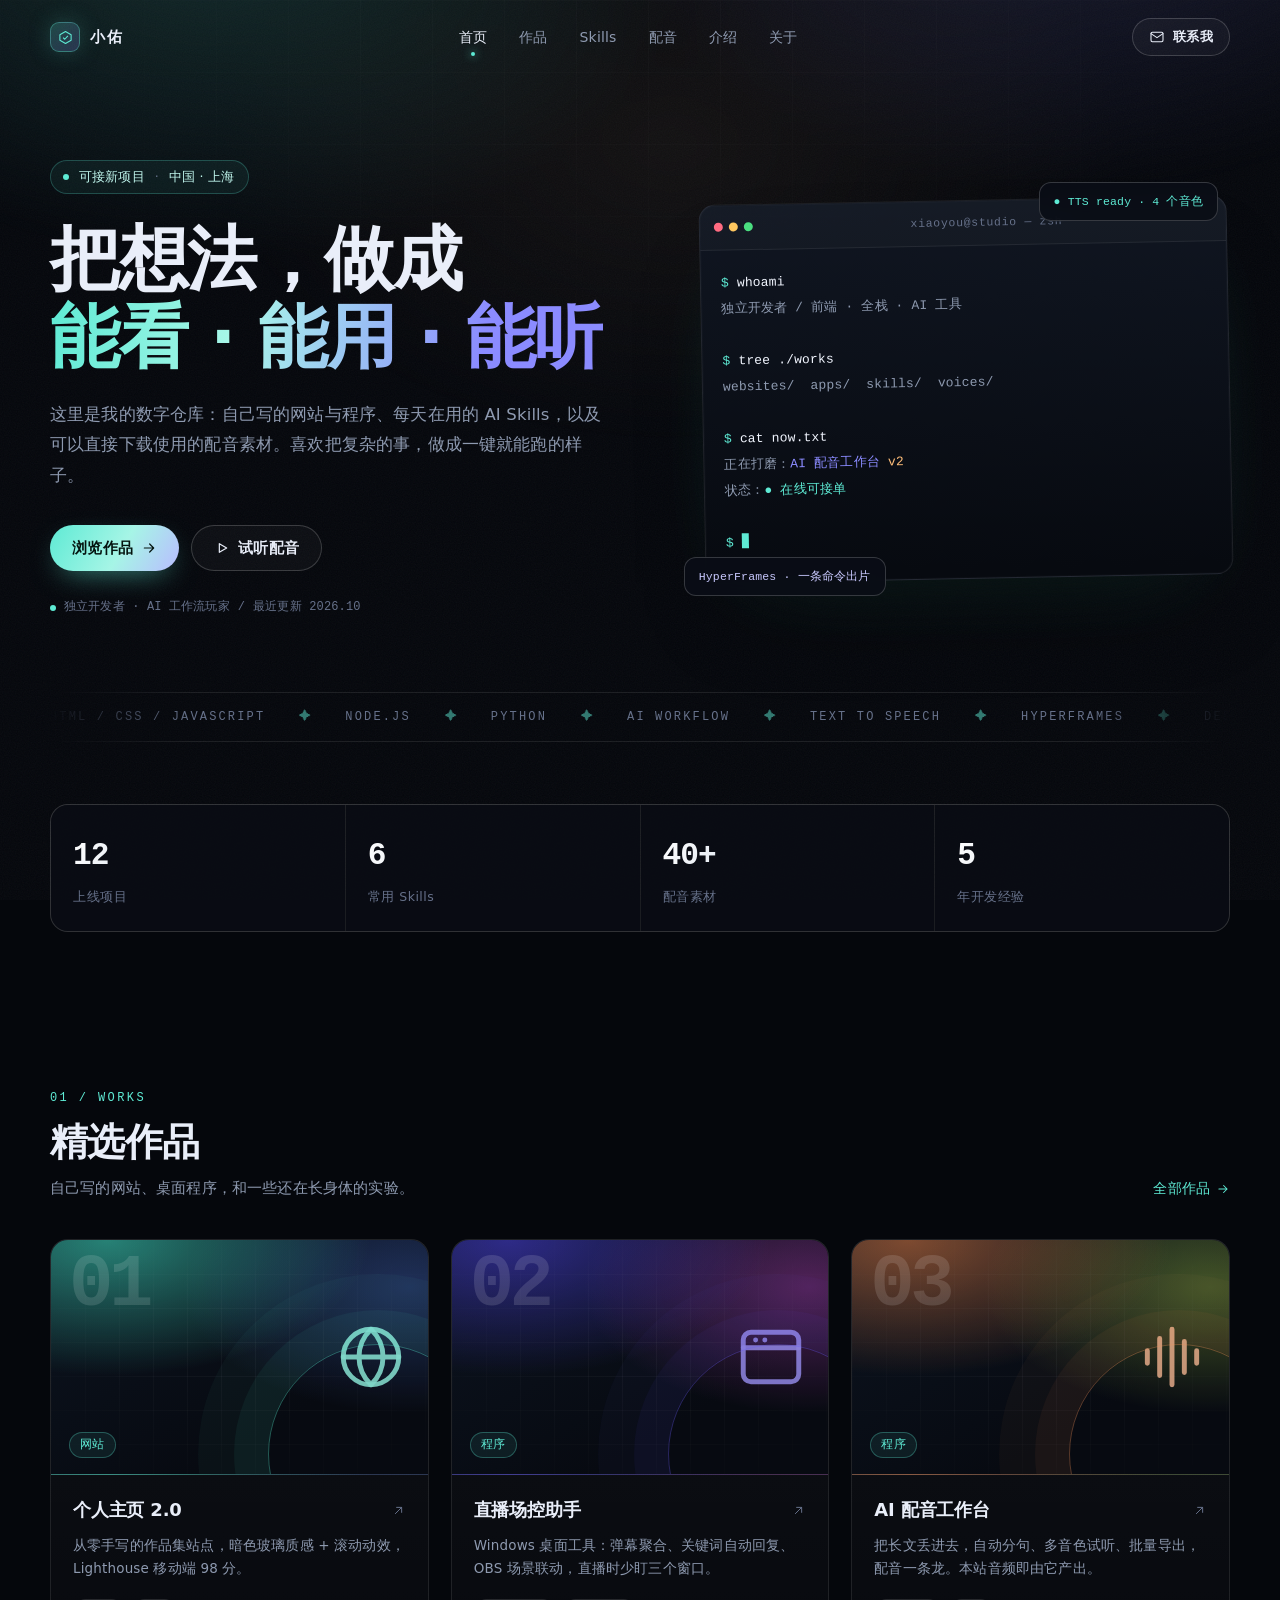
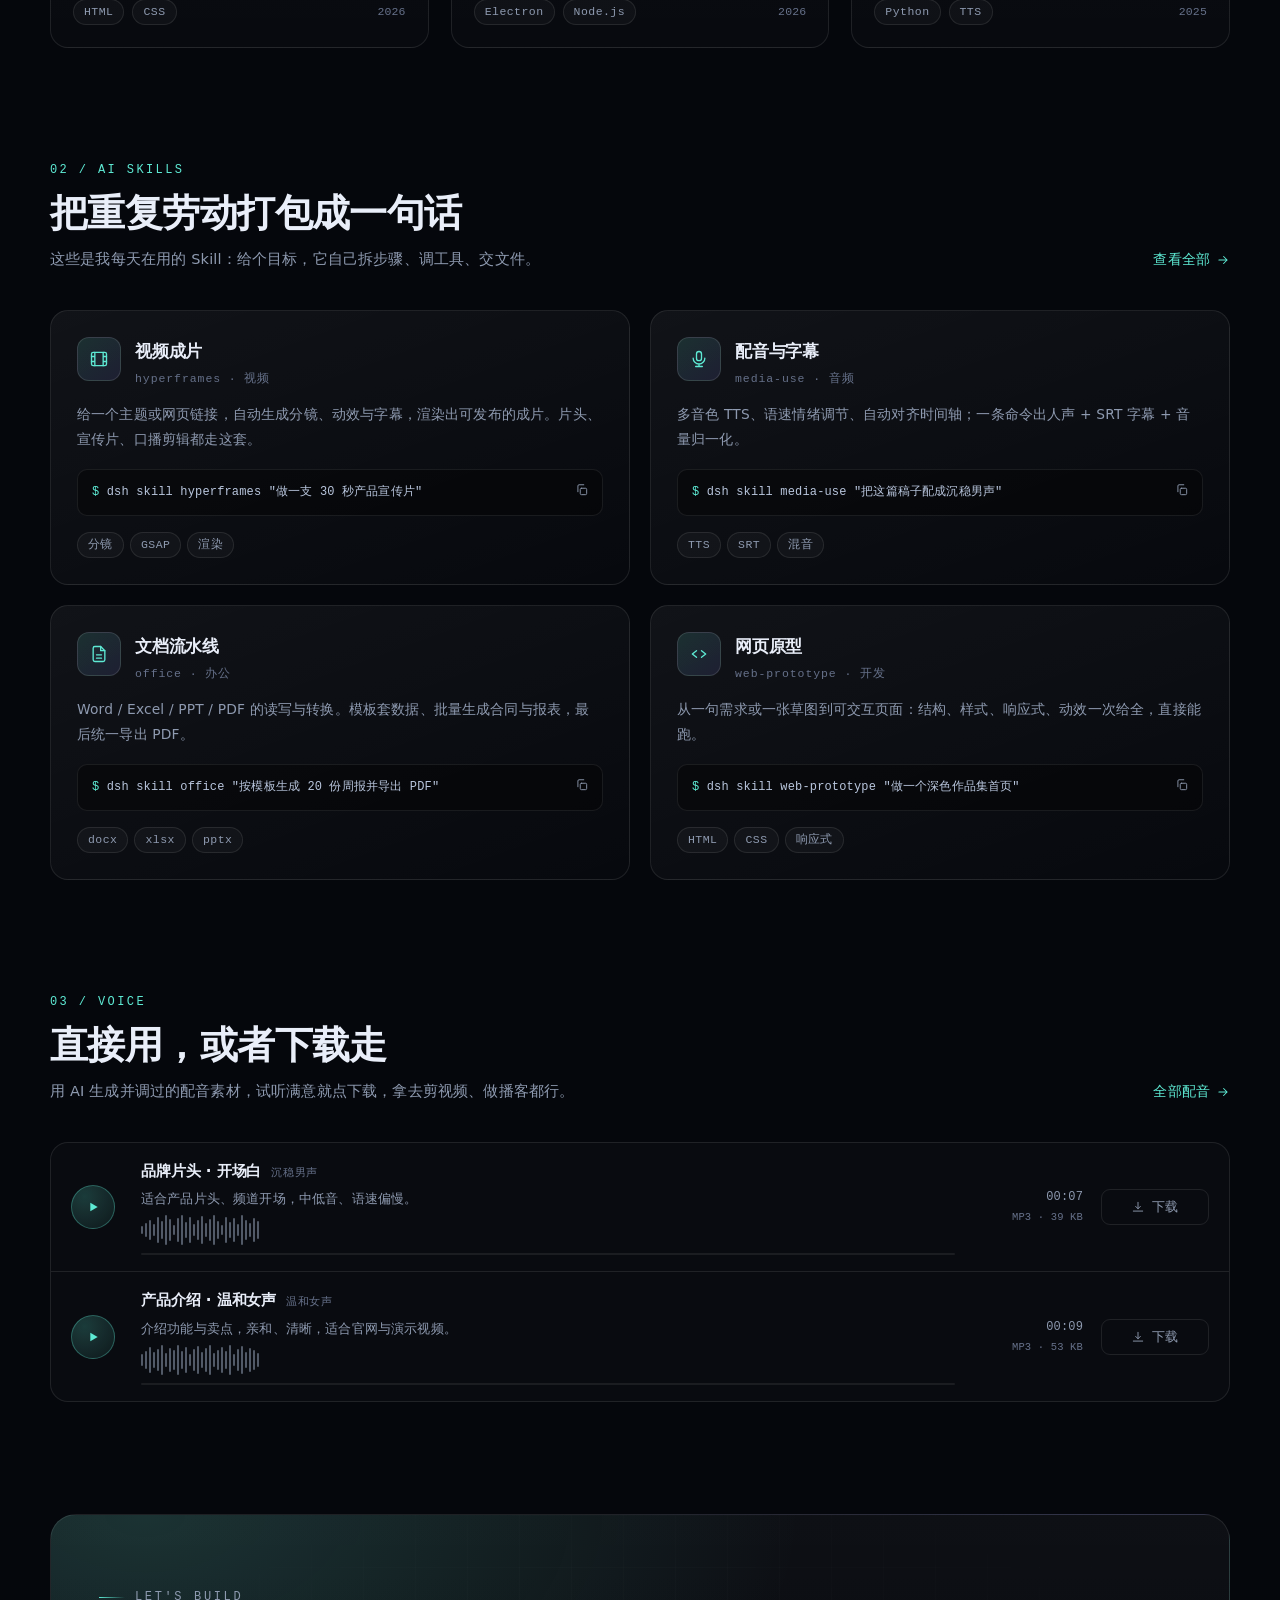
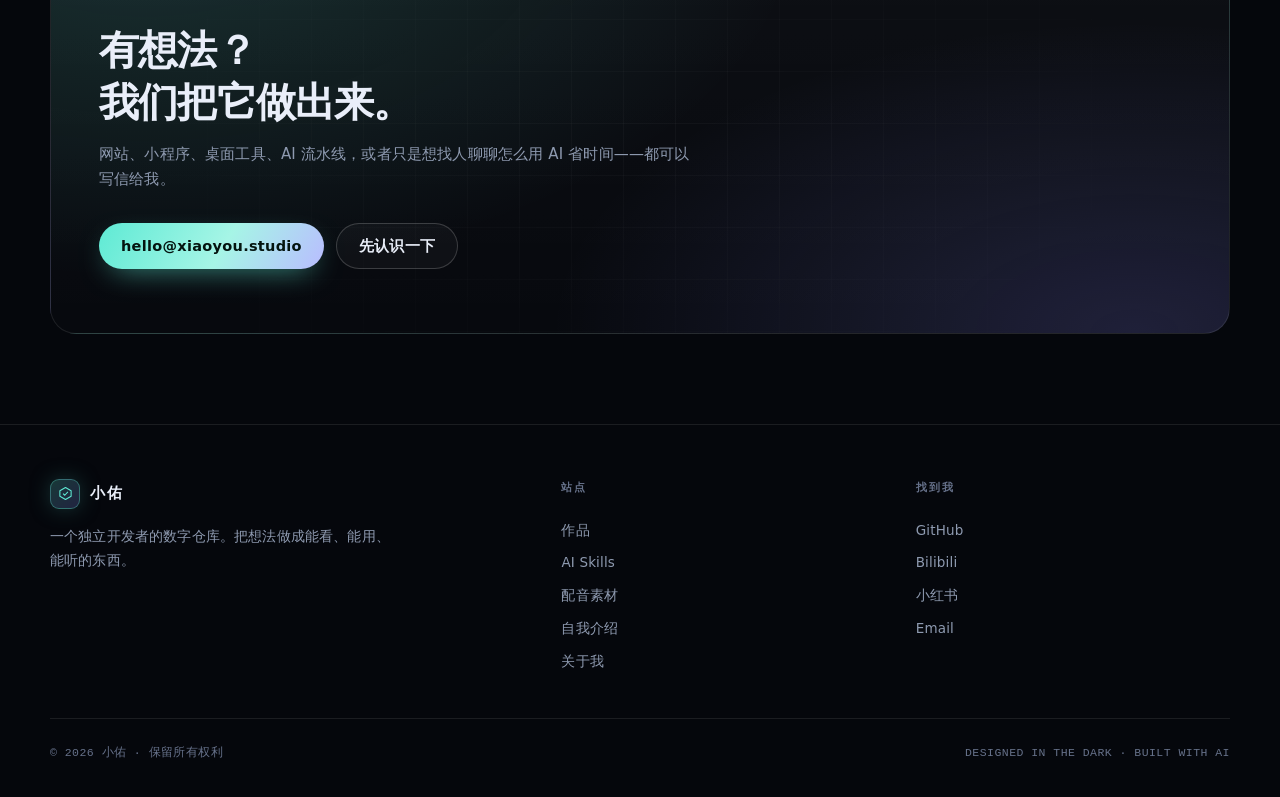
==== commit bc2de422: "sync: index.html" ====
--- a/index.html
+++ b/index.html
@@ -1,296 +1,265 @@
-<!DOCTYPE html>
-<html lang="zh-CN">
-<head>
-  <meta charset="UTF-8" />
-  <meta name="viewport" content="width=device-width, initial-scale=1" />
-  <title>小佑 · 个人作品与 AI 实验室</title>
-  <meta name="description" content="独立开发者的个人主页：自研网站与程序、日常使用的 AI Skills，以及可直接下载的配音素材。" />
-  <meta name="theme-color" content="#05070c" />
-  <meta property="og:type" content="website" />
-  <meta property="og:title" content="小佑 · 个人作品与 AI 实验室" />
-  <meta property="og:description" content="网站、程序、AI Skills 与配音素材，都在这里。" />
-  <link rel="icon" href="assets/img/favicon.svg" type="image/svg+xml" />
-  <link rel="stylesheet" href="assets/css/style.css" />
-</head>
-<body data-page="home">
-  <a class="skip-link" href="#main">跳到主要内容</a>
-
-  <div class="bg-layer" aria-hidden="true"></div>
-  <div class="grain" aria-hidden="true"></div>
-
-  <!-- ================= 头部 ================= -->
-  <header class="site-header">
-    <div class="header-inner">
-      <a class="logo" href="index.html" aria-label="小佑 首页">
-        <span class="logo-mark">
-          <svg viewBox="0 0 24 24" fill="none" stroke="currentColor" stroke-width="1.7" stroke-linejoin="round"><path d="M12 2.5 21 7.6v8.8L12 21.5 3 16.4V7.6L12 2.5Z"/><path d="m8.2 12.2 2.6 2.6 5-5.4"/></svg>
-        </span>
-        <span data-bind="brand">小佑</span>
-      </a>
-
-      <nav class="nav" aria-label="主导航">
-        <a href="index.html" data-nav="home">首页</a>
-        <a href="works.html" data-nav="works">作品</a>
-        <a href="skills.html" data-nav="skills">Skills</a>
-        <a href="voice.html" data-nav="voice">配音</a>
-        <a href="about.html" data-nav="about">关于</a>
-      </nav>
-
-      <div class="header-cta">
-        <a class="btn btn-ghost btn-sm" href="about.html#contact">
-          <svg viewBox="0 0 24 24" fill="none" stroke="currentColor" stroke-width="1.6" stroke-linecap="round" stroke-linejoin="round"><rect x="3" y="5" width="18" height="14" rx="2"/><path d="m3 7 9 6 9-6"/></svg>
-          联系我
-        </a>
-        <button class="nav-toggle" type="button" aria-label="打开菜单" aria-expanded="false" aria-controls="mobile-menu"><span></span></button>
-      </div>
-    </div>
-  </header>
-
-  <div class="mobile-menu" id="mobile-menu">
-    <a href="index.html" data-nav="home">首页 <span>01</span></a>
-    <a href="works.html" data-nav="works">作品 <span>02</span></a>
-    <a href="skills.html" data-nav="skills">Skills <span>03</span></a>
-    <a href="voice.html" data-nav="voice">配音 <span>04</span></a>
-    <a href="about.html" data-nav="about">关于 <span>05</span></a>
-  </div>
-
-  <main id="main">
-    <!-- ================= Hero ================= -->
-    <section class="hero">
-      <div class="wrap">
-        <div class="hero-grid">
-          <div class="hero-copy">
-            <span class="hero-badge">
-              <span class="dot-live"></span>
-              <span data-bind="available">可接新项目</span>
-              <span style="color: var(--muted-2)">·</span>
-              <span data-bind="location">中国 · 上海</span>
-            </span>
-
-            <h1 data-bind-html="headline">把想法，做成<br><span class="grad">能看 · 能用 · 能听</span></h1>
-
-            <p class="lead" data-bind="lead">
-              这里是我的数字仓库：自己写的网站与程序、每天在用的 AI Skills，以及可以直接下载使用的配音素材。喜欢把复杂的事，做成一键就能跑的样子。
-            </p>
-
-            <div class="hero-actions">
-              <a class="btn btn-primary" href="works.html">
-                浏览作品
-                <svg viewBox="0 0 24 24" fill="none" stroke="currentColor" stroke-width="1.8" stroke-linecap="round" stroke-linejoin="round"><path d="M5 12h14M13 6l6 6-6 6"/></svg>
-              </a>
-              <a class="btn btn-ghost" href="voice.html">
-                <svg viewBox="0 0 24 24" fill="none" stroke="currentColor" stroke-width="1.8" stroke-linecap="round" stroke-linejoin="round"><path d="M8 5.5v13l11-6.5-11-6.5Z"/></svg>
-                试听配音
-              </a>
-            </div>
-
-            <div class="hero-note">
-              <span class="dot-live"></span>
-              <span data-bind="role">独立开发者 · AI 工作流玩家</span>
-              <span>/</span>
-              <span>最近更新 2026.10</span>
-            </div>
-          </div>
-
-          <div class="hero-visual">
-            <div class="float-chip a">● TTS ready · 4 个音色</div>
-            <div class="terminal">
-              <div class="term-bar">
-                <span class="term-dots"><i></i><i></i><i></i></span>
-                <span class="term-title">xiaoyou@studio — zsh</span>
-              </div>
-              <div class="term-body">
-                <div class="ln cmd">whoami</div>
-                <div class="ln out">独立开发者 / 前端 · 全栈 · AI 工具</div>
-                <div class="ln">&nbsp;</div>
-                <div class="ln cmd">tree ./works</div>
-                <div class="ln out">websites/&#32;&#32;apps/&#32;&#32;skills/&#32;&#32;voices/</div>
-                <div class="ln">&nbsp;</div>
-                <div class="ln cmd">cat now.txt</div>
-                <div class="ln out">正在打磨：<span class="key">AI 配音工作台</span> <span class="str">v2</span></div>
-                <div class="ln out">状态：<span class="ok">● 在线可接单</span></div>
-                <div class="ln">&nbsp;</div>
-                <div class="ln cmd"><span class="caret"></span></div>
-              </div>
-            </div>
-            <div class="float-chip b">HyperFrames · 一条命令出片</div>
-          </div>
-        </div>
-
-        <!-- 技能跑马灯 -->
-        <div class="marquee" aria-hidden="true">
-          <div class="marquee-track">
-            <span>HTML / CSS / JavaScript</span>
-            <span>Node.js</span>
-            <span>Python</span>
-            <span>AI Workflow</span>
-            <span>Text to Speech</span>
-            <span>HyperFrames</span>
-            <span>Design System</span>
-            <span>Data Pipeline</span>
-            <span>HTML / CSS / JavaScript</span>
-            <span>Node.js</span>
-            <span>Python</span>
-            <span>AI Workflow</span>
-            <span>Text to Speech</span>
-            <span>HyperFrames</span>
-            <span>Design System</span>
-            <span>Data Pipeline</span>
-          </div>
-        </div>
-
-        <!-- 数字 -->
-        <div class="stats" data-stats>
-          <div class="stat"><b>12</b><span>上线项目</span></div>
-          <div class="stat"><b>6</b><span>常用 Skills</span></div>
-          <div class="stat"><b>40+</b><span>配音素材</span></div>
-          <div class="stat"><b>5</b><span>年开发经验</span></div>
-        </div>
-      </div>
-    </section>
-
-    <!-- ================= 精选作品 ================= -->
-    <section class="section" id="works">
-      <div class="wrap">
-        <div class="section-head" data-reveal>
-          <div>
-            <span class="idx">01 / WORKS</span>
-            <h2>精选作品</h2>
-            <p>自己写的网站、桌面程序，和一些还在长身体的实验。</p>
-          </div>
-          <a class="text-link" href="works.html">
-            全部作品
-            <svg viewBox="0 0 24 24" fill="none" stroke="currentColor" stroke-width="1.8" stroke-linecap="round" stroke-linejoin="round"><path d="M5 12h14M13 6l6 6-6 6"/></svg>
-          </a>
-        </div>
-
-        <div class="work-grid" data-works data-featured data-limit="3"></div>
-      </div>
-    </section>
-
-    <!-- ================= Skills ================= -->
-    <section class="section" id="skills" style="padding-top: 20px">
-      <div class="wrap">
-        <div class="section-head" data-reveal>
-          <div>
-            <span class="idx">02 / AI SKILLS</span>
-            <h2>把重复劳动打包成一句话</h2>
-            <p>这些是我每天在用的 Skill：给个目标，它自己拆步骤、调工具、交文件。</p>
-          </div>
-          <a class="text-link" href="skills.html">
-            查看全部
-            <svg viewBox="0 0 24 24" fill="none" stroke="currentColor" stroke-width="1.8" stroke-linecap="round" stroke-linejoin="round"><path d="M5 12h14M13 6l6 6-6 6"/></svg>
-          </a>
-        </div>
-
-        <div class="skill-grid" data-skills data-limit="4"></div>
-      </div>
-    </section>
-
-    <!-- ================= 配音 ================= -->
-    <section class="section" id="voice" style="padding-top: 20px">
-      <div class="wrap">
-        <div class="section-head" data-reveal>
-          <div>
-            <span class="idx">03 / VOICE</span>
-            <h2>直接用，或者下载走</h2>
-            <p>用 AI 生成并调过的配音素材，试听满意就点下载，拿去剪视频、做播客都行。</p>
-          </div>
-          <a class="text-link" href="voice.html">
-            全部配音
-            <svg viewBox="0 0 24 24" fill="none" stroke="currentColor" stroke-width="1.8" stroke-linecap="round" stroke-linejoin="round"><path d="M5 12h14M13 6l6 6-6 6"/></svg>
-          </a>
-        </div>
-
-        <div class="voice-list" data-voices data-limit="2"></div>
-      </div>
-    </section>
-
-    <!-- ================= 自我介绍 ================= -->
-    <section class="section" id="intro" style="padding-top: 20px">
-      <div class="wrap">
-        <div class="intro-grid">
-          <div class="intro-main" data-reveal>
-            <span class="idx">04 / ABOUT</span>
-            <h2 class="intro-title" data-intro-title>你好，我是小佑。</h2>
-            <p class="intro-lead" data-intro-lead>一个在上海写代码的人。做网站、做小工具，也把 AI 塞进每天的工作流里——能自动的事，绝不手动做第二遍。</p>
-            <a class="text-link" href="about.html">
-              完整介绍
-              <svg viewBox="0 0 24 24" fill="none" stroke="currentColor" stroke-width="1.8" stroke-linecap="round" stroke-linejoin="round"><path d="M5 12h14M13 6l6 6-6 6"/></svg>
-            </a>
-          </div>
-
-          <aside class="profile-card" data-reveal style="--d: 120ms">
-            <div class="profile-head">
-              <span class="avatar" aria-hidden="true">佑</span>
-              <div class="profile-id">
-                <strong data-bind="name">小佑</strong>
-                <span data-bind="role">独立开发者 · AI 工作流玩家</span>
-              </div>
-            </div>
-            <ul class="profile-facts" data-intro-facts>
-              <li><span>所在地</span><b>上海</b></li>
-              <li><span>身份</span><b>独立开发者</b></li>
-              <li><span>在做</span><b>网站 / 工具 / AI 工作流</b></li>
-              <li><span>状态</span><b>可接新项目</b></li>
-            </ul>
-            <a class="btn btn-ghost btn-sm profile-mail" data-email href="mailto:hello@xiaoyou.studio">写封信给我</a>
-          </aside>
-        </div>
-      </div>
-    </section>
-
-    <!-- ================= CTA ================= -->
-    <section class="wrap" id="contact">
-      <div class="cta" data-reveal>
-        <span class="eyebrow">LET'S BUILD</span>
-        <h2 style="margin-top: 16px">有想法？<br />我们把它做出来。</h2>
-        <p>网站、小程序、桌面工具、AI 流水线，或者只是想找人聊聊怎么用 AI 省时间——都可以写信给我。</p>
-        <div class="cta-actions">
-          <a class="btn btn-primary" data-email href="mailto:hello@xiaoyou.studio" data-email-text>hello@xiaoyou.studio</a>
-          <a class="btn btn-ghost" href="about.html">先认识一下</a>
-        </div>
-      </div>
-    </section>
-  </main>
-
-  <!-- ================= 页脚 ================= -->
-  <footer class="site-footer">
-    <div class="wrap">
-      <div class="footer-grid">
-        <div class="footer-brand">
-          <a class="logo" href="index.html">
-            <span class="logo-mark">
-              <svg viewBox="0 0 24 24" fill="none" stroke="currentColor" stroke-width="1.7" stroke-linejoin="round"><path d="M12 2.5 21 7.6v8.8L12 21.5 3 16.4V7.6L12 2.5Z"/><path d="m8.2 12.2 2.6 2.6 5-5.4"/></svg>
-            </span>
-            <span data-bind="brand">小佑</span>
-          </a>
-          <p>一个独立开发者的数字仓库。把想法做成能看、能用、能听的东西。</p>
-        </div>
-        <div class="footer-col">
-          <h4>站点</h4>
-          <a href="works.html">作品</a>
-          <a href="skills.html">AI Skills</a>
-          <a href="voice.html">配音素材</a>
-          <a href="about.html">关于我</a>
-        </div>
-        <div class="footer-col">
-          <h4>找到我</h4>
-          <div data-socials>
-            <a href="https://github.com/" target="_blank" rel="noopener">GitHub</a>
-            <a href="https://space.bilibili.com/" target="_blank" rel="noopener">Bilibili</a>
-            <a href="mailto:hello@xiaoyou.studio">Email</a>
-          </div>
-        </div>
-      </div>
-      <div class="footer-bottom">
-        <span>© <span data-year>2026</span> 小佑 · 保留所有权利</span>
-        <span>DESIGNED IN THE DARK · BUILT WITH AI</span>
-      </div>
-    </div>
-  </footer>
-
-  <script src="assets/js/data.js"></script>
-  <script src="assets/js/main.js"></script>
-</body>
-</html>
+<!DOCTYPE html>
+<html lang="zh-CN">
+<head>
+  <meta charset="UTF-8" />
+  <meta name="viewport" content="width=device-width, initial-scale=1" />
+  <title>小佑 · 个人作品与 AI 实验室</title>
+  <meta name="description" content="独立开发者的个人主页：自研网站与程序、日常使用的 AI Skills，以及可直接下载的配音素材。" />
+  <meta name="theme-color" content="#05070c" />
+  <meta property="og:type" content="website" />
+  <meta property="og:title" content="小佑 · 个人作品与 AI 实验室" />
+  <meta property="og:description" content="网站、程序、AI Skills 与配音素材，都在这里。" />
+  <link rel="icon" href="assets/img/favicon.svg" type="image/svg+xml" />
+  <link rel="stylesheet" href="assets/css/style.css" />
+</head>
+<body data-page="home">
+  <a class="skip-link" href="#main">跳到主要内容</a>
+
+  <div class="bg-layer" aria-hidden="true"></div>
+  <div class="grain" aria-hidden="true"></div>
+
+  <!-- ================= 头部 ================= -->
+  <header class="site-header">
+    <div class="header-inner">
+      <a class="logo" href="index.html" aria-label="小佑 首页">
+        <span class="logo-mark">
+          <svg viewBox="0 0 24 24" fill="none" stroke="currentColor" stroke-width="1.7" stroke-linejoin="round"><path d="M12 2.5 21 7.6v8.8L12 21.5 3 16.4V7.6L12 2.5Z"/><path d="m8.2 12.2 2.6 2.6 5-5.4"/></svg>
+        </span>
+        <span data-bind="brand">小佑</span>
+      </a>
+
+      <nav class="nav" aria-label="主导航">
+        <a href="index.html" data-nav="home">首页</a>
+        <a href="works.html" data-nav="works">作品</a>
+        <a href="skills.html" data-nav="skills">Skills</a>
+        <a href="voice.html" data-nav="voice">配音</a>
+        <a href="intro.html" data-nav="intro">介绍</a>
+        <a href="about.html" data-nav="about">关于</a>
+      </nav>
+
+      <div class="header-cta">
+        <a class="btn btn-ghost btn-sm" href="about.html#contact">
+          <svg viewBox="0 0 24 24" fill="none" stroke="currentColor" stroke-width="1.6" stroke-linecap="round" stroke-linejoin="round"><rect x="3" y="5" width="18" height="14" rx="2"/><path d="m3 7 9 6 9-6"/></svg>
+          联系我
+        </a>
+        <button class="nav-toggle" type="button" aria-label="打开菜单" aria-expanded="false" aria-controls="mobile-menu"><span></span></button>
+      </div>
+    </div>
+  </header>
+
+  <div class="mobile-menu" id="mobile-menu">
+    <a href="index.html" data-nav="home">首页 <span>01</span></a>
+    <a href="works.html" data-nav="works">作品 <span>02</span></a>
+    <a href="skills.html" data-nav="skills">Skills <span>03</span></a>
+    <a href="voice.html" data-nav="voice">配音 <span>04</span></a>
+    <a href="intro.html" data-nav="intro">介绍 <span>05</span></a>
+    <a href="about.html" data-nav="about">关于 <span>06</span></a>
+  </div>
+
+  <main id="main">
+    <!-- ================= Hero ================= -->
+    <section class="hero">
+      <div class="wrap">
+        <div class="hero-grid">
+          <div class="hero-copy">
+            <span class="hero-badge">
+              <span class="dot-live"></span>
+              <span data-bind="available">可接新项目</span>
+              <span style="color: var(--muted-2)">·</span>
+              <span data-bind="location">中国 · 上海</span>
+            </span>
+
+            <h1 data-bind-html="headline">把想法，做成<br><span class="grad">能看 · 能用 · 能听</span></h1>
+
+            <p class="lead" data-bind="lead">
+              这里是我的数字仓库：自己写的网站与程序、每天在用的 AI Skills，以及可以直接下载使用的配音素材。喜欢把复杂的事，做成一键就能跑的样子。
+            </p>
+
+            <div class="hero-actions">
+              <a class="btn btn-primary" href="works.html">
+                浏览作品
+                <svg viewBox="0 0 24 24" fill="none" stroke="currentColor" stroke-width="1.8" stroke-linecap="round" stroke-linejoin="round"><path d="M5 12h14M13 6l6 6-6 6"/></svg>
+              </a>
+              <a class="btn btn-ghost" href="voice.html">
+                <svg viewBox="0 0 24 24" fill="none" stroke="currentColor" stroke-width="1.8" stroke-linecap="round" stroke-linejoin="round"><path d="M8 5.5v13l11-6.5-11-6.5Z"/></svg>
+                试听配音
+              </a>
+            </div>
+
+            <div class="hero-note">
+              <span class="dot-live"></span>
+              <span data-bind="role">独立开发者 · AI 工作流玩家</span>
+              <span>/</span>
+              <span>最近更新 2026.10</span>
+            </div>
+          </div>
+
+          <div class="hero-visual">
+            <div class="float-chip a">● TTS ready · 4 个音色</div>
+            <div class="terminal">
+              <div class="term-bar">
+                <span class="term-dots"><i></i><i></i><i></i></span>
+                <span class="term-title">xiaoyou@studio — zsh</span>
+              </div>
+              <div class="term-body">
+                <div class="ln cmd">whoami</div>
+                <div class="ln out">独立开发者 / 前端 · 全栈 · AI 工具</div>
+                <div class="ln">&nbsp;</div>
+                <div class="ln cmd">tree ./works</div>
+                <div class="ln out">websites/&#32;&#32;apps/&#32;&#32;skills/&#32;&#32;voices/</div>
+                <div class="ln">&nbsp;</div>
+                <div class="ln cmd">cat now.txt</div>
+                <div class="ln out">正在打磨：<span class="key">AI 配音工作台</span> <span class="str">v2</span></div>
+                <div class="ln out">状态：<span class="ok">● 在线可接单</span></div>
+                <div class="ln">&nbsp;</div>
+                <div class="ln cmd"><span class="caret"></span></div>
+              </div>
+            </div>
+            <div class="float-chip b">HyperFrames · 一条命令出片</div>
+          </div>
+        </div>
+
+        <!-- 技能跑马灯 -->
+        <div class="marquee" aria-hidden="true">
+          <div class="marquee-track">
+            <span>HTML / CSS / JavaScript</span>
+            <span>Node.js</span>
+            <span>Python</span>
+            <span>AI Workflow</span>
+            <span>Text to Speech</span>
+            <span>HyperFrames</span>
+            <span>Design System</span>
+            <span>Data Pipeline</span>
+            <span>HTML / CSS / JavaScript</span>
+            <span>Node.js</span>
+            <span>Python</span>
+            <span>AI Workflow</span>
+            <span>Text to Speech</span>
+            <span>HyperFrames</span>
+            <span>Design System</span>
+            <span>Data Pipeline</span>
+          </div>
+        </div>
+
+        <!-- 数字 -->
+        <div class="stats" data-stats>
+          <div class="stat"><b>12</b><span>上线项目</span></div>
+          <div class="stat"><b>6</b><span>常用 Skills</span></div>
+          <div class="stat"><b>40+</b><span>配音素材</span></div>
+          <div class="stat"><b>5</b><span>年开发经验</span></div>
+        </div>
+      </div>
+    </section>
+
+    <!-- ================= 精选作品 ================= -->
+    <section class="section" id="works">
+      <div class="wrap">
+        <div class="section-head" data-reveal>
+          <div>
+            <span class="idx">01 / WORKS</span>
+            <h2>精选作品</h2>
+            <p>自己写的网站、桌面程序，和一些还在长身体的实验。</p>
+          </div>
+          <a class="text-link" href="works.html">
+            全部作品
+            <svg viewBox="0 0 24 24" fill="none" stroke="currentColor" stroke-width="1.8" stroke-linecap="round" stroke-linejoin="round"><path d="M5 12h14M13 6l6 6-6 6"/></svg>
+          </a>
+        </div>
+
+        <div class="work-grid" data-works data-featured data-limit="3"></div>
+      </div>
+    </section>
+
+    <!-- ================= Skills ================= -->
+    <section class="section" id="skills" style="padding-top: 20px">
+      <div class="wrap">
+        <div class="section-head" data-reveal>
+          <div>
+            <span class="idx">02 / AI SKILLS</span>
+            <h2>把重复劳动打包成一句话</h2>
+            <p>这些是我每天在用的 Skill：给个目标，它自己拆步骤、调工具、交文件。</p>
+          </div>
+          <a class="text-link" href="skills.html">
+            查看全部
+            <svg viewBox="0 0 24 24" fill="none" stroke="currentColor" stroke-width="1.8" stroke-linecap="round" stroke-linejoin="round"><path d="M5 12h14M13 6l6 6-6 6"/></svg>
+          </a>
+        </div>
+
+        <div class="skill-grid" data-skills data-limit="4"></div>
+      </div>
+    </section>
+
+    <!-- ================= 配音 ================= -->
+    <section class="section" id="voice" style="padding-top: 20px">
+      <div class="wrap">
+        <div class="section-head" data-reveal>
+          <div>
+            <span class="idx">03 / VOICE</span>
+            <h2>直接用，或者下载走</h2>
+            <p>用 AI 生成并调过的配音素材，试听满意就点下载，拿去剪视频、做播客都行。</p>
+          </div>
+          <a class="text-link" href="voice.html">
+            全部配音
+            <svg viewBox="0 0 24 24" fill="none" stroke="currentColor" stroke-width="1.8" stroke-linecap="round" stroke-linejoin="round"><path d="M5 12h14M13 6l6 6-6 6"/></svg>
+          </a>
+        </div>
+
+        <div class="voice-list" data-voices data-limit="2"></div>
+      </div>
+    </section>
+
+    <!-- ================= CTA ================= -->
+    <section class="wrap" id="contact">
+      <div class="cta" data-reveal>
+        <span class="eyebrow">LET'S BUILD</span>
+        <h2 style="margin-top: 16px">有想法？<br />我们把它做出来。</h2>
+        <p>网站、小程序、桌面工具、AI 流水线，或者只是想找人聊聊怎么用 AI 省时间——都可以写信给我。</p>
+        <div class="cta-actions">
+          <a class="btn btn-primary" data-email href="mailto:hello@xiaoyou.studio" data-email-text>hello@xiaoyou.studio</a>
+          <a class="btn btn-ghost" href="about.html">先认识一下</a>
+        </div>
+      </div>
+    </section>
+  </main>
+
+  <!-- ================= 页脚 ================= -->
+  <footer class="site-footer">
+    <div class="wrap">
+      <div class="footer-grid">
+        <div class="footer-brand">
+          <a class="logo" href="index.html">
+            <span class="logo-mark">
+              <svg viewBox="0 0 24 24" fill="none" stroke="currentColor" stroke-width="1.7" stroke-linejoin="round"><path d="M12 2.5 21 7.6v8.8L12 21.5 3 16.4V7.6L12 2.5Z"/><path d="m8.2 12.2 2.6 2.6 5-5.4"/></svg>
+            </span>
+            <span data-bind="brand">小佑</span>
+          </a>
+          <p>一个独立开发者的数字仓库。把想法做成能看、能用、能听的东西。</p>
+        </div>
+        <div class="footer-col">
+          <h4>站点</h4>
+          <a href="works.html">作品</a>
+          <a href="skills.html">AI Skills</a>
+          <a href="voice.html">配音素材</a>
+          <a href="intro.html">自我介绍</a>
+          <a href="about.html">关于我</a>
+        </div>
+        <div class="footer-col">
+          <h4>找到我</h4>
+          <div data-socials>
+            <a href="https://github.com/" target="_blank" rel="noopener">GitHub</a>
+            <a href="https://space.bilibili.com/" target="_blank" rel="noopener">Bilibili</a>
+            <a href="mailto:hello@xiaoyou.studio">Email</a>
+          </div>
+        </div>
+      </div>
+      <div class="footer-bottom">
+        <span>© <span data-year>2026</span> 小佑 · 保留所有权利</span>
+        <span>DESIGNED IN THE DARK · BUILT WITH AI</span>
+      </div>
+    </div>
+  </footer>
+
+  <script src="assets/js/data.js"></script>
+  <script src="assets/js/main.js"></script>
+</body>
+</html>
--- a/assets/css/style.css
+++ b/assets/css/style.css
@@ -1,5 +1,5 @@
 /* ============================================================
-   NOVA — 个人作品站 · 全局样式
+   小佑 — 个人作品站 · 全局样式
    想换配色？只改 :root 里的变量即可，其余不用动。
    ============================================================ */
 
@@ -1415,6 +1415,100 @@
   .steps { grid-template-columns: 1fr; }
 }
 
+/* ---------- 20. 自我介绍 ---------- */
+.idx {
+  display: block;
+  font-family: var(--mono);
+  font-size: 12px;
+  letter-spacing: 0.2em;
+  color: var(--accent);
+  margin-bottom: 10px;
+}
+
+.intro-grid {
+  display: grid;
+  grid-template-columns: 1.35fr 0.65fr;
+  gap: 56px;
+  align-items: center;
+}
+.intro-title {
+  font-size: clamp(1.9rem, 3.6vw, 2.8rem);
+  line-height: 1.3;
+  letter-spacing: -0.02em;
+  font-weight: 650;
+  margin-bottom: 18px;
+}
+.intro-lead {
+  color: var(--muted);
+  font-size: 16px;
+  line-height: 1.95;
+  max-width: 36em;
+}
+.intro-main .text-link { margin-top: 26px; }
+
+.profile-card {
+  border: 1px solid var(--line);
+  border-radius: var(--radius);
+  padding: 26px;
+  background: linear-gradient(160deg, rgba(94, 234, 212, 0.08), rgba(255, 255, 255, 0.015));
+  box-shadow: 0 30px 60px -40px #000;
+}
+.profile-head {
+  display: flex;
+  align-items: center;
+  gap: 14px;
+  padding-bottom: 20px;
+  border-bottom: 1px solid var(--line);
+}
+.avatar {
+  flex: none;
+  width: 54px;
+  height: 54px;
+  border-radius: 50%;
+  display: grid;
+  place-items: center;
+  font-size: 22px;
+  font-weight: 700;
+  color: #04140f;
+  background: linear-gradient(135deg, var(--accent), #b9bcff);
+  box-shadow: 0 10px 26px -12px rgba(94, 234, 212, 0.9);
+}
+.profile-id strong {
+  display: block;
+  font-size: 17px;
+  letter-spacing: -0.01em;
+}
+.profile-id span {
+  display: block;
+  margin-top: 3px;
+  font-size: 12.5px;
+  color: var(--muted);
+}
+.profile-facts {
+  list-style: none;
+  display: grid;
+  gap: 13px;
+  padding: 20px 0;
+}
+.profile-facts li {
+  display: flex;
+  justify-content: space-between;
+  gap: 18px;
+  font-size: 13.5px;
+}
+.profile-facts span { color: var(--muted-2); }
+.profile-facts b {
+  font-weight: 500;
+  color: var(--text);
+  text-align: right;
+}
+.profile-mail { width: 100%; }
+
+@media (max-width: 940px) {
+  .intro-grid { grid-template-columns: 1fr; gap: 34px; }
+  .profile-card { max-width: 460px; }
+}
+
 /* 打印 */
 @media print {
   .site-header, .mobile-menu, .site-footer, .float-chip, .marquee { display: none !important; }
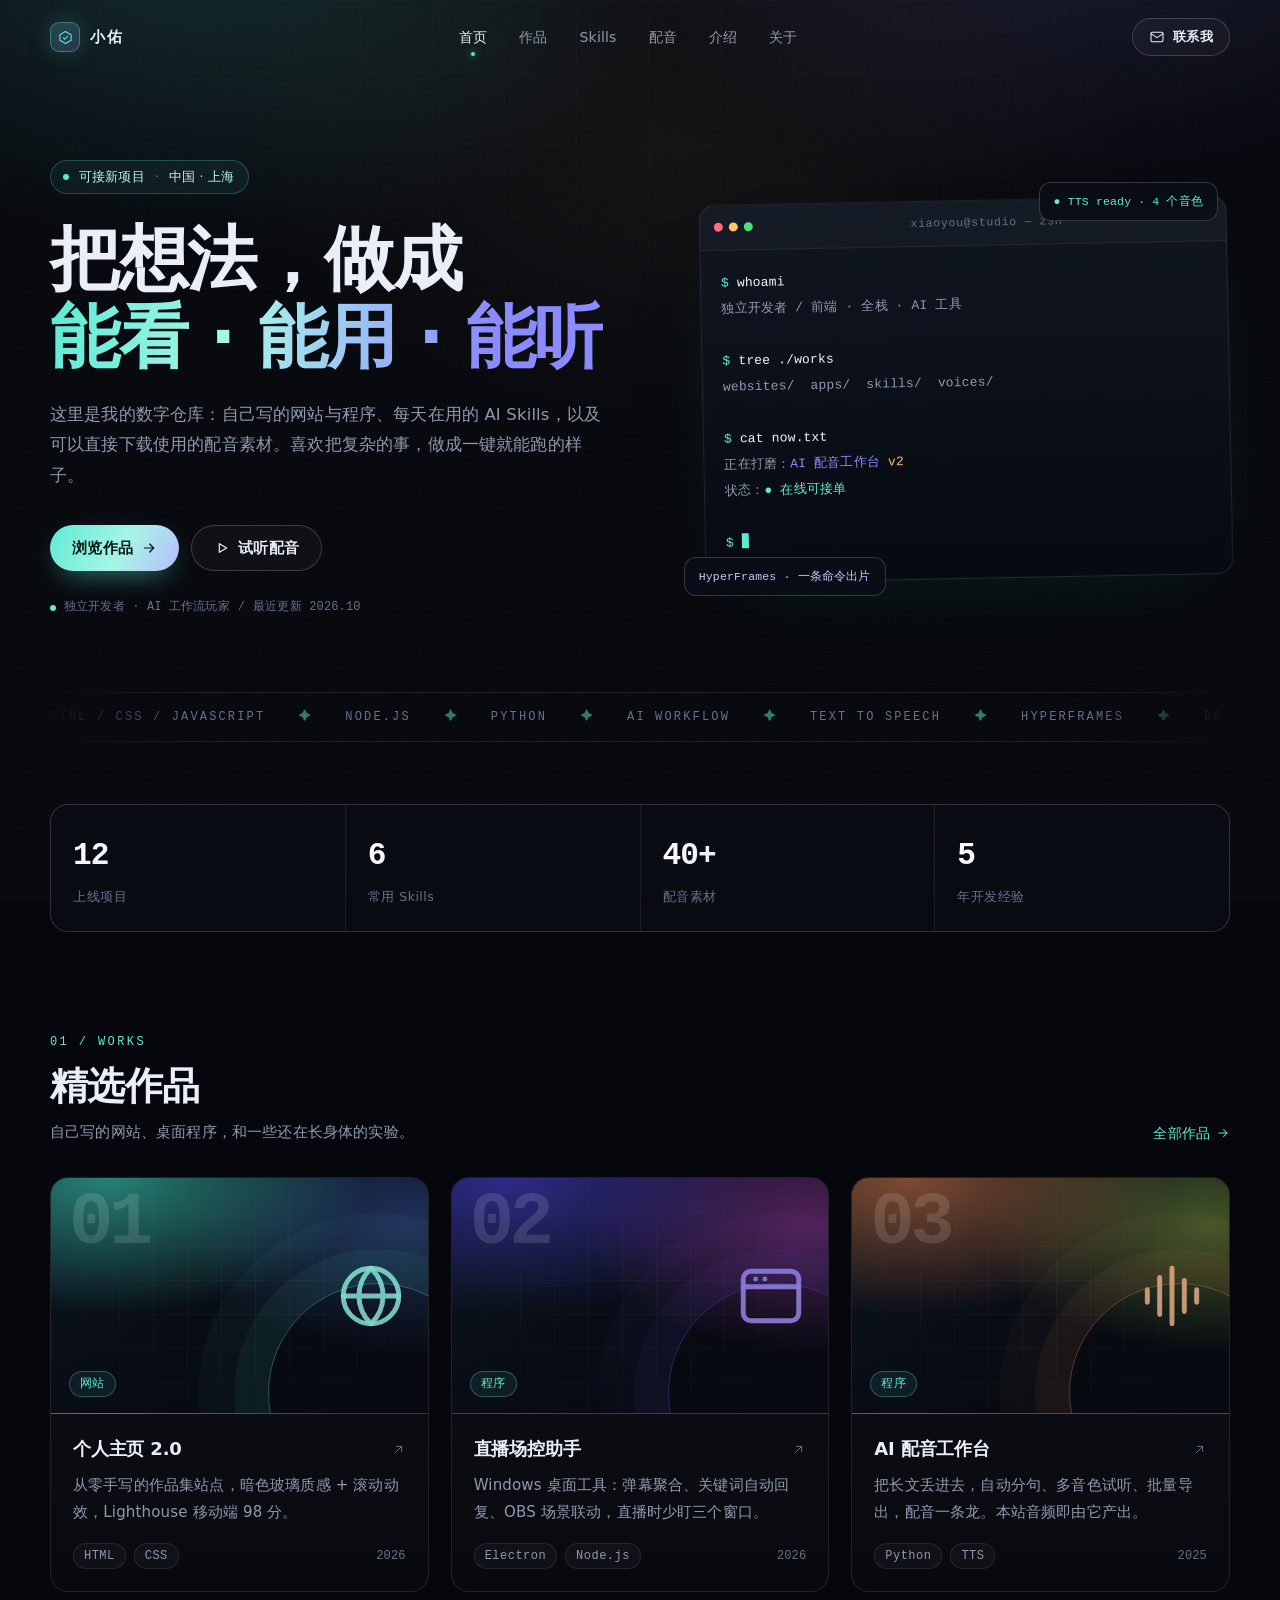
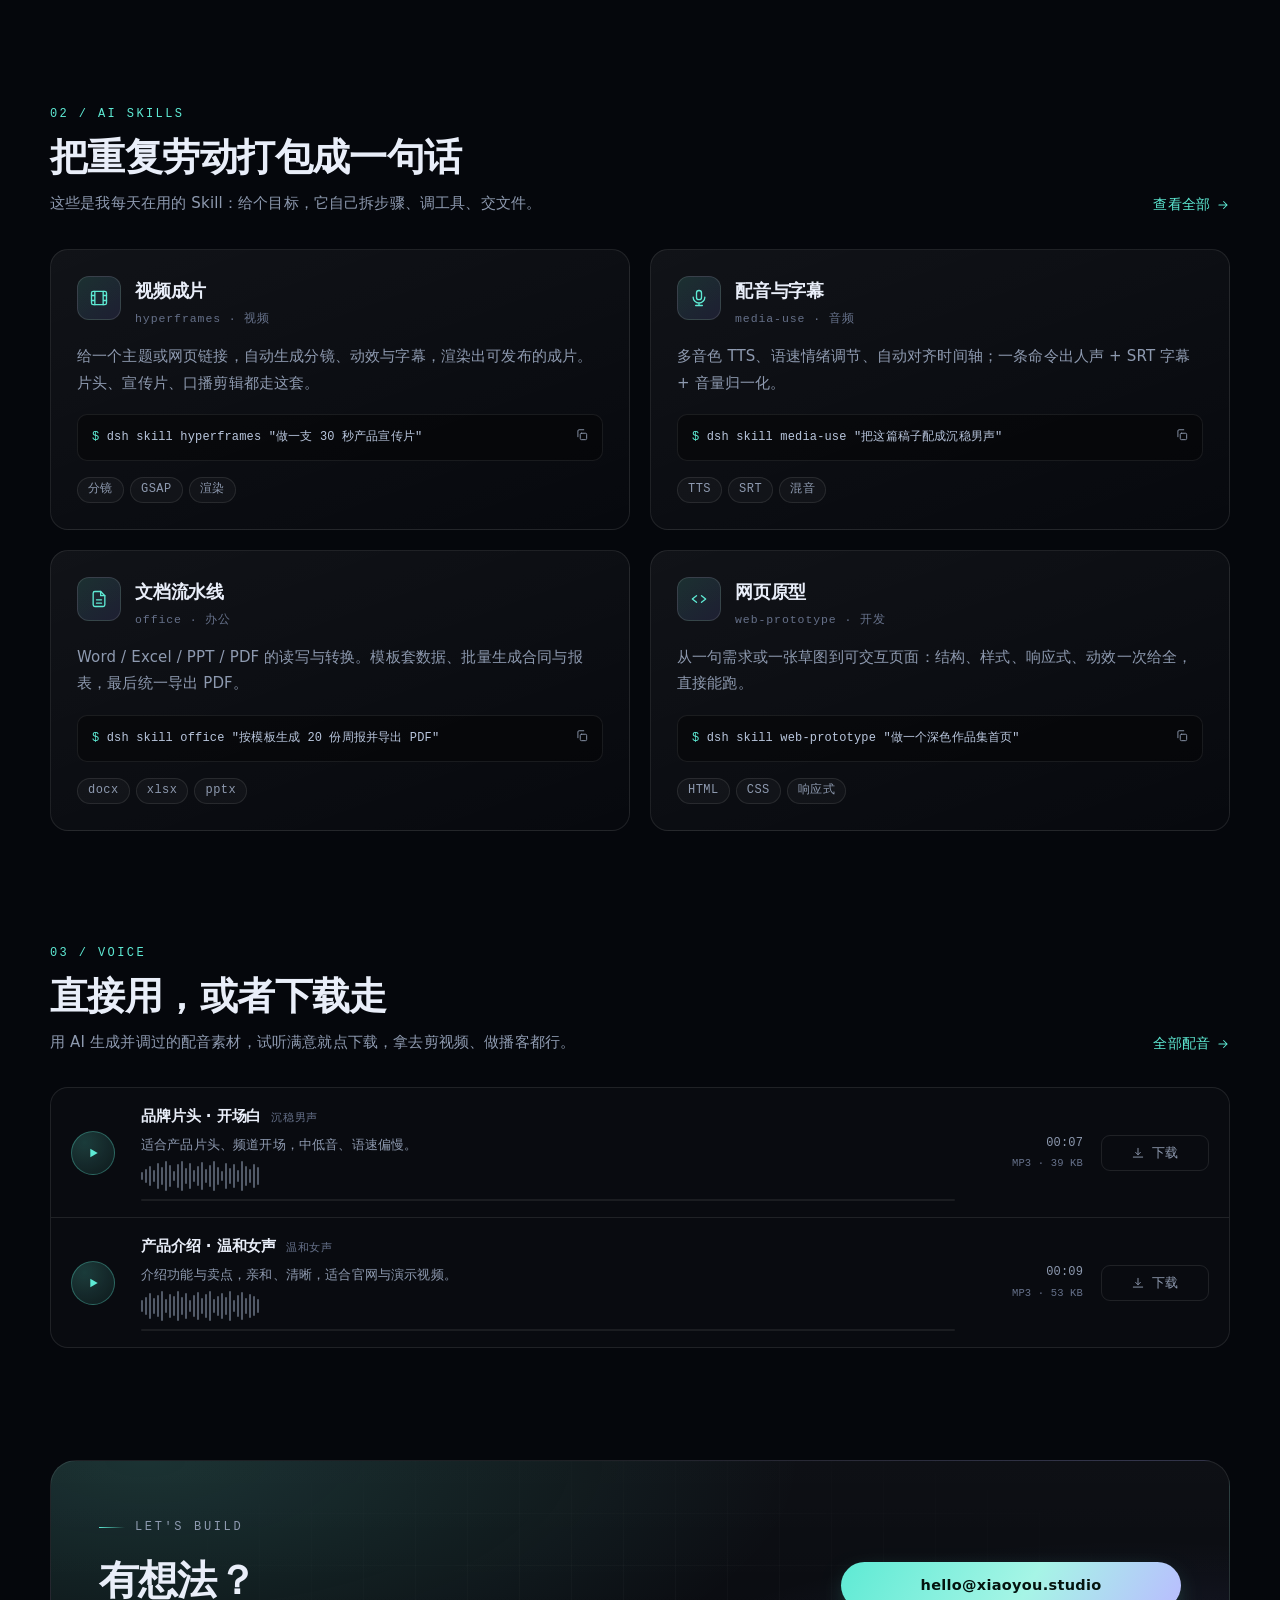
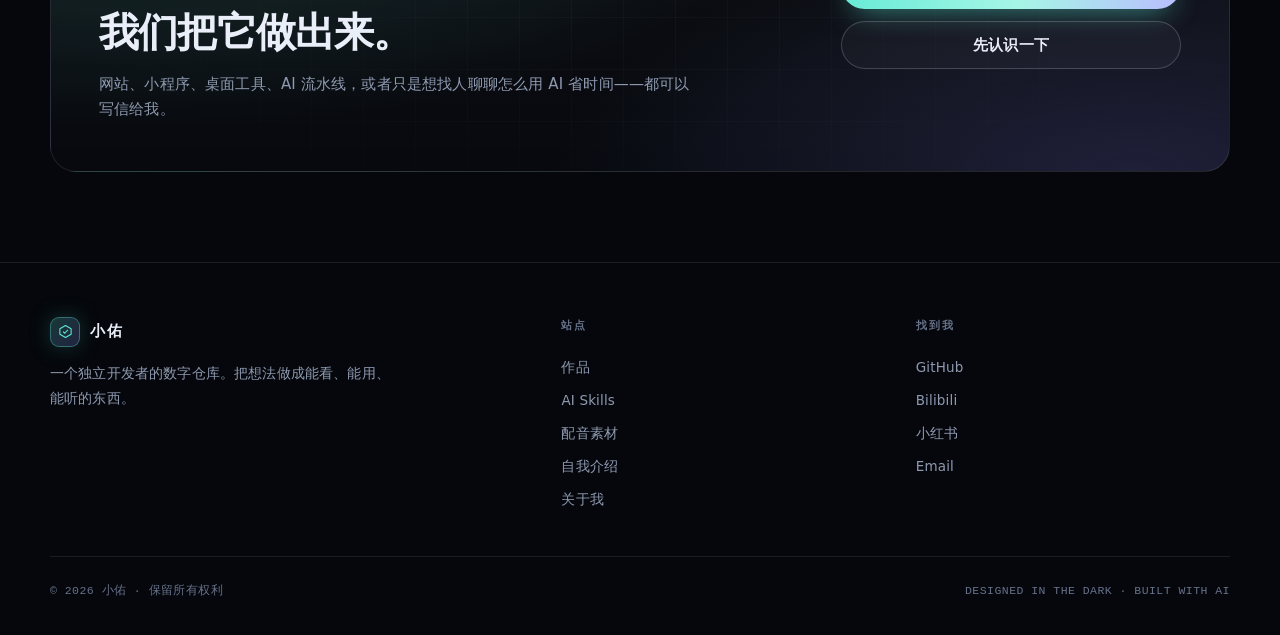
==== commit 1ee80d6b: "Improve portfolio spacing, typography, and responsive layout" ====
--- a/index.html
+++ b/index.html
@@ -211,12 +211,16 @@
     <!-- ================= CTA ================= -->
     <section class="wrap" id="contact">
       <div class="cta" data-reveal>
-        <span class="eyebrow">LET'S BUILD</span>
-        <h2 style="margin-top: 16px">有想法？<br />我们把它做出来。</h2>
-        <p>网站、小程序、桌面工具、AI 流水线，或者只是想找人聊聊怎么用 AI 省时间——都可以写信给我。</p>
-        <div class="cta-actions">
-          <a class="btn btn-primary" data-email href="mailto:hello@xiaoyou.studio" data-email-text>hello@xiaoyou.studio</a>
-          <a class="btn btn-ghost" href="about.html">先认识一下</a>
+        <div class="cta-copy">
+          <span class="eyebrow">LET'S BUILD</span>
+          <h2>有想法？<br />我们把它做出来。</h2>
+          <p>网站、小程序、桌面工具、AI 流水线，或者只是想找人聊聊怎么用 AI 省时间——都可以写信给我。</p>
+        </div>
+        <div class="cta-contact">
+          <div class="cta-actions">
+            <a class="btn btn-primary" data-email href="mailto:hello@xiaoyou.studio" data-email-text>hello@xiaoyou.studio</a>
+            <a class="btn btn-ghost" href="about.html">先认识一下</a>
+          </div>
         </div>
       </div>
     </section>
--- a/assets/css/style.css
+++ b/assets/css/style.css
@@ -357,7 +357,7 @@
   border-radius: 999px;
   border: 1px solid var(--line);
   background: rgba(255, 255, 255, 0.03);
-  font-size: 11.5px;
+  font-size: 12px;
   color: var(--muted);
   font-family: var(--mono);
   letter-spacing: 0.04em;
@@ -403,7 +403,7 @@
 /* ---------- 6. 首页 Hero ---------- */
 .hero {
   position: relative;
-  padding: calc(var(--header-h) + 84px) 0 64px;
+  padding: calc(var(--header-h) + 84px) 0 40px;
 }
 .hero-grid {
   display: grid;
@@ -428,7 +428,7 @@
 }
 
 .hero h1 {
-  font-size: clamp(2.55rem, 5.6vw, 4.35rem);
+  font-size: clamp(2.9rem, 5.6vw, 4.35rem);
   line-height: 1.12;
   letter-spacing: -0.02em;
   font-weight: 700;
@@ -458,6 +458,7 @@
 
 .hero-note {
   display: flex;
+  flex-wrap: wrap;
   align-items: center;
   gap: 8px;
   margin-top: 26px;
@@ -609,13 +610,15 @@
 /* ---------- 8. 区块标题 ---------- */
 .section { padding: 92px 0; }
 .section-sm { padding: 56px 0; }
+/* 统计区与作品区共享留白，避免两个区块的 padding 叠加过大。 */
+.hero + .section { padding-top: 60px; }
 
 .section-head {
   display: flex;
   align-items: flex-end;
   justify-content: space-between;
   gap: 30px;
-  margin-bottom: 38px;
+  margin-bottom: 32px;
 }
 .section-head .idx {
   font-family: var(--mono);
@@ -633,7 +636,7 @@
 }
 .section-head p {
   color: var(--muted);
-  font-size: 14.5px;
+  font-size: 15px;
   margin-top: 10px;
   max-width: 42em;
 }
@@ -641,7 +644,7 @@
 /* ---------- 9. 作品卡片 ---------- */
 .work-grid {
   display: grid;
-  grid-template-columns: repeat(3, 1fr);
+  grid-template-columns: repeat(3, minmax(0, 1fr));
   gap: 22px;
 }
 .work-grid.two { grid-template-columns: repeat(2, 1fr); }
@@ -765,7 +768,7 @@
 
 .work-body p {
   margin-top: 8px;
-  font-size: 13.5px;
+  font-size: 15px;
   color: var(--muted);
   line-height: 1.75;
 }
@@ -781,7 +784,7 @@
 .work-meta .year {
   margin-left: auto;
   font-family: var(--mono);
-  font-size: 11.5px;
+  font-size: 12px;
   color: var(--muted-2);
 }
 
@@ -848,7 +851,7 @@
   color: var(--accent);
 }
 .skill-icon svg { width: 20px; height: 20px; }
-.skill-card h3 { font-size: 17px; font-weight: 620; letter-spacing: -0.01em; }
+.skill-card h3 { font-size: 18px; font-weight: 620; letter-spacing: -0.01em; }
 .skill-card .skill-en {
   font-family: var(--mono);
   font-size: 11.5px;
@@ -857,7 +860,7 @@
   margin-top: 3px;
 }
 .skill-card p.desc {
-  font-size: 13.8px;
+  font-size: 15px;
   color: var(--muted);
   line-height: 1.78;
   margin-bottom: 18px;
@@ -1185,8 +1188,12 @@
 /* ---------- 15. 行动区 ---------- */
 .cta {
   position: relative;
+  display: grid;
+  grid-template-columns: minmax(0, 1.2fr) minmax(260px, 0.8fr);
+  align-items: center;
+  gap: 32px 48px;
   margin: 20px 0 0;
-  padding: 64px 48px;
+  padding: 48px;
   border: 1px solid var(--line);
   border-radius: 26px;
   overflow: hidden;
@@ -1208,14 +1215,29 @@
   opacity: 0.6;
 }
 .cta > * { position: relative; }
+.cta-copy, .cta-contact { min-width: 0; }
+.cta-contact {
+  width: 100%;
+  max-width: 340px;
+  justify-self: end;
+}
 .cta h2 {
   font-size: clamp(1.7rem, 3.4vw, 2.5rem);
   line-height: 1.3;
   letter-spacing: -0.02em;
-  margin-bottom: 14px;
+  margin: 16px 0 14px;
 }
 .cta p { color: var(--muted); font-size: 15px; max-width: 40em; }
-.cta-actions { display: flex; flex-wrap: wrap; gap: 12px; margin-top: 30px; }
+.cta-actions { display: flex; flex-direction: column; gap: 12px; }
+.cta-actions .btn {
+  min-height: 46px;
+  height: auto;
+  padding-block: 11px;
+  white-space: normal;
+  overflow-wrap: anywhere;
+  text-align: center;
+}
+.cta-contact .mail-link { max-width: 100%; overflow-wrap: anywhere; }
 
 .mail-link {
   display: inline-flex;
@@ -1291,11 +1313,16 @@
   .term-body { font-size: 12.5px; }
 }
 
+@media (max-width: 1024px) {
+  .work-grid { grid-template-columns: repeat(2, minmax(0, 1fr)); }
+}
+
 @media (max-width: 940px) {
   .hero-grid { grid-template-columns: 1fr; gap: 48px; }
   .hero-visual { max-width: 560px; }
-  .work-grid { grid-template-columns: repeat(2, 1fr); }
   .about-grid { grid-template-columns: 1fr; gap: 36px; }
+  .cta { grid-template-columns: minmax(0, 1fr); gap: 26px; }
+  .cta-contact { justify-self: start; }
   .footer-grid { grid-template-columns: 1fr 1fr; }
   .footer-brand { grid-column: 1 / -1; }
   .voice-row { grid-template-columns: 48px minmax(0, 1fr) 92px; }
@@ -1312,13 +1339,19 @@
 @media (max-width: 640px) {
   :root { --header-h: 64px; }
   .wrap, .header-inner { width: calc(100% - 36px); }
-  .hero { padding-top: calc(var(--header-h) + 54px); }
+  .hero { padding: calc(var(--header-h) + 36px) 0 28px; }
+  .hero-grid { gap: 32px; }
   .hero h1 { font-size: clamp(2.1rem, 9vw, 2.9rem); }
   .hero p.lead { font-size: 15px; }
   .section { padding: 66px 0; }
+  .hero + .section { padding-top: 36px; }
+  .marquee { margin-top: 36px; padding-block: 12px; }
+  .stats { margin-top: 32px; }
+  .stat { padding: 18px; }
   .work-grid, .work-grid.two { grid-template-columns: 1fr; }
-  .section-head { flex-direction: column; align-items: flex-start; gap: 14px; }
-  .cta { padding: 40px 24px; border-radius: 20px; }
+  .section-head { flex-direction: column; align-items: flex-start; gap: 14px; margin-bottom: 26px; }
+  .cta { padding: 32px 24px; border-radius: 20px; }
+  .cta-contact { max-width: none; }
   .voice-row {
     grid-template-columns: 44px minmax(0, 1fr);
     align-items: start;
@@ -1345,11 +1378,12 @@
   .voice-row .download-btn { justify-self: end; margin-top: 0; }
   .float-chip.b { display: none; }
   .float-chip.a { display: none; }
-  .footer-grid { grid-template-columns: 1fr; gap: 26px; }
+  .footer-grid { grid-template-columns: repeat(2, minmax(0, 1fr)); gap: 24px; }
   .footer-bottom { justify-content: flex-start; }
   .page-head { padding-top: calc(var(--header-h) + 48px); }
   .terminal { transform: none; }
-  .term-body { min-height: 0; }
+  .term-body { min-height: 0; padding: 16px; line-height: 1.8; }
+  .term-body .ln:not(.cmd):not(.out) { height: 8px; line-height: 8px; }
 }
 
 @media (prefers-reduced-motion: reduce) {
@@ -1509,6 +1543,59 @@
   .profile-card { max-width: 460px; }
 }
 
+/* 自我介绍页 */
+.intro-profile {
+  display: grid;
+  grid-template-columns: 320px minmax(0, 1fr);
+  gap: 56px;
+  align-items: start;
+}
+.intro-card {
+  position: sticky;
+  top: calc(var(--header-h) + 28px);
+  border: 1px solid var(--line);
+  border-radius: var(--radius);
+  padding: 30px;
+  background: linear-gradient(160deg, rgba(94, 234, 212, 0.08), rgba(255, 255, 255, 0.015));
+  box-shadow: 0 30px 60px -40px #000;
+}
+.avatar-lg {
+  width: 84px;
+  height: 84px;
+  font-size: 32px;
+  margin-bottom: 18px;
+}
+.intro-card h2 {
+  font-size: 24px;
+  letter-spacing: -0.01em;
+}
+.intro-role {
+  margin-top: 6px;
+  color: var(--muted);
+  font-size: 13.5px;
+}
+.intro-card .profile-facts {
+  border-top: 1px solid var(--line);
+  margin-top: 20px;
+}
+.intro-card .btn { width: 100%; }
+.intro-story-title {
+  font-family: var(--mono);
+  font-size: 11.5px;
+  letter-spacing: 0.2em;
+  color: var(--accent);
+  margin-bottom: 22px;
+}
+.intro-story .about-copy p {
+  font-size: 15.5px;
+  line-height: 2;
+}
+
+@media (max-width: 940px) {
+  .intro-profile { grid-template-columns: 1fr; gap: 34px; }
+  .intro-card { position: static; max-width: 460px; }
+}
+
 /* 打印 */
 @media print {
   .site-header, .mobile-menu, .site-footer, .float-chip, .marquee { display: none !important; }
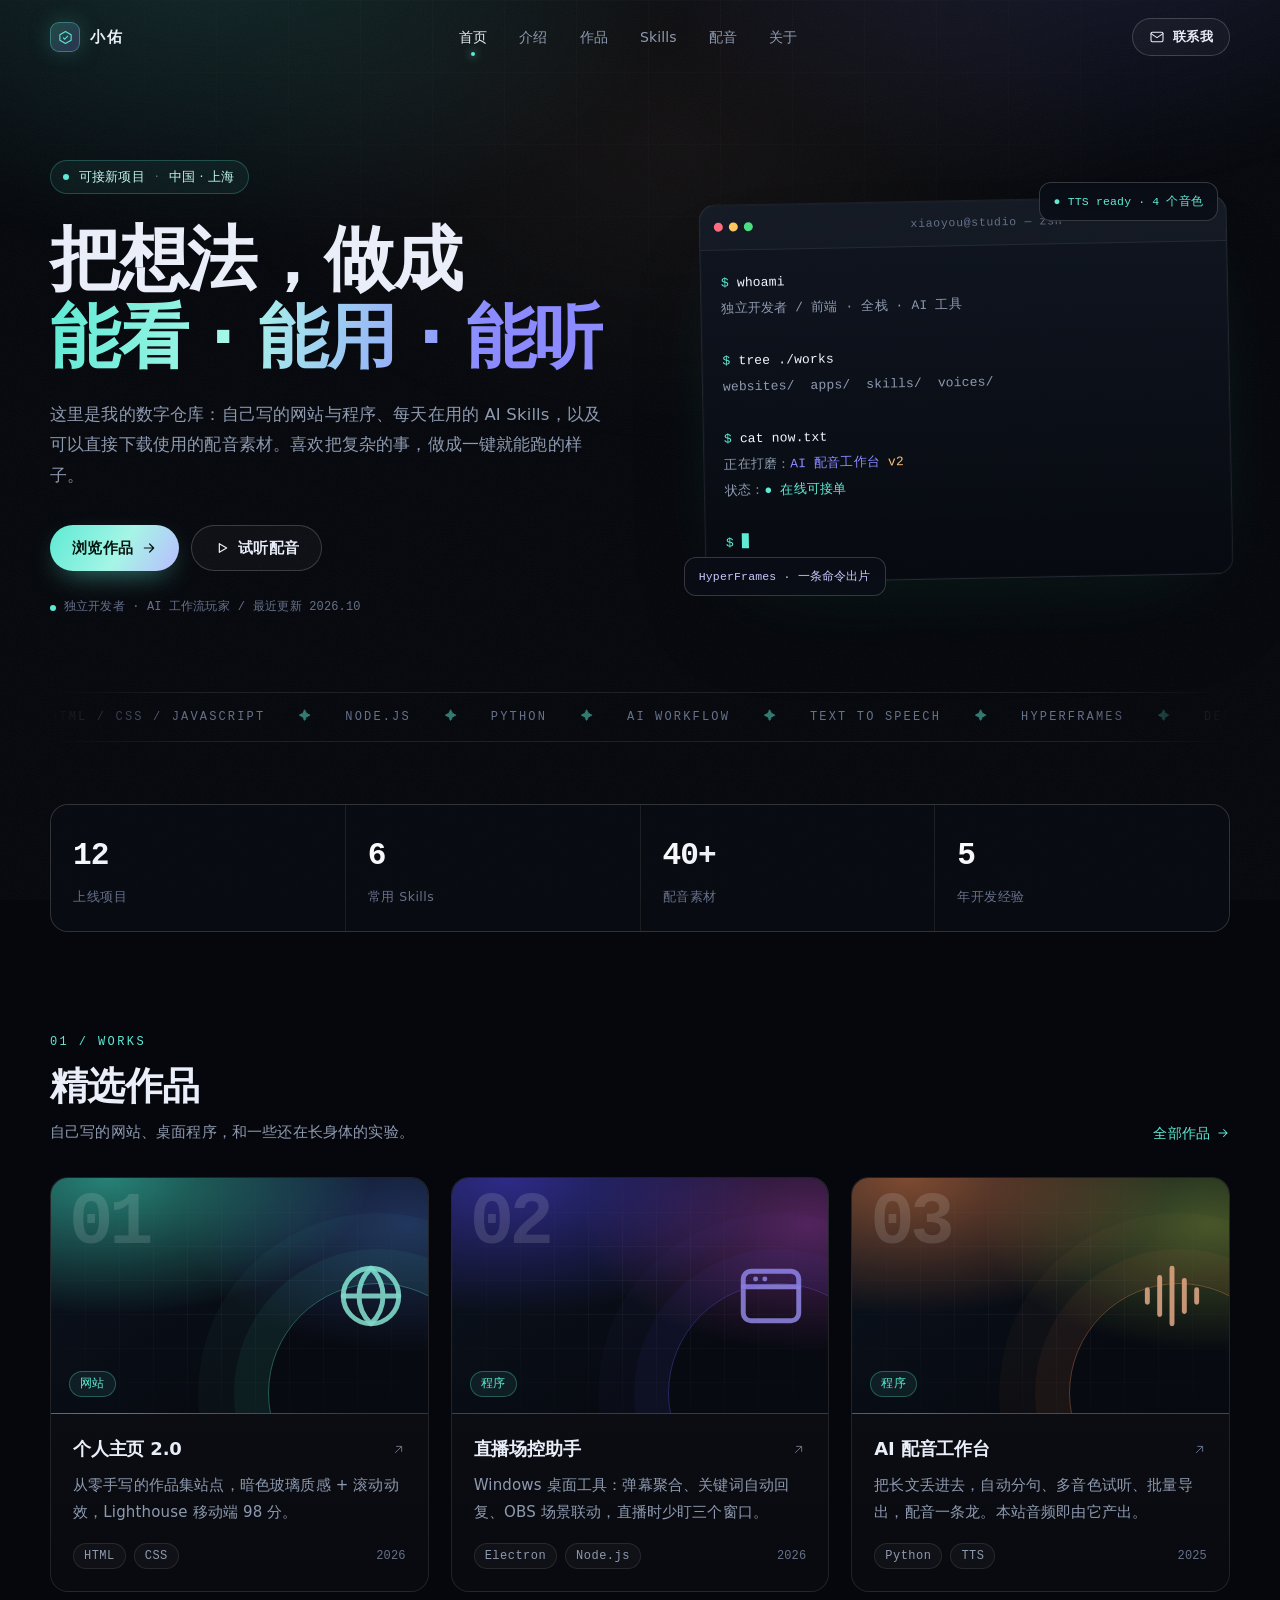
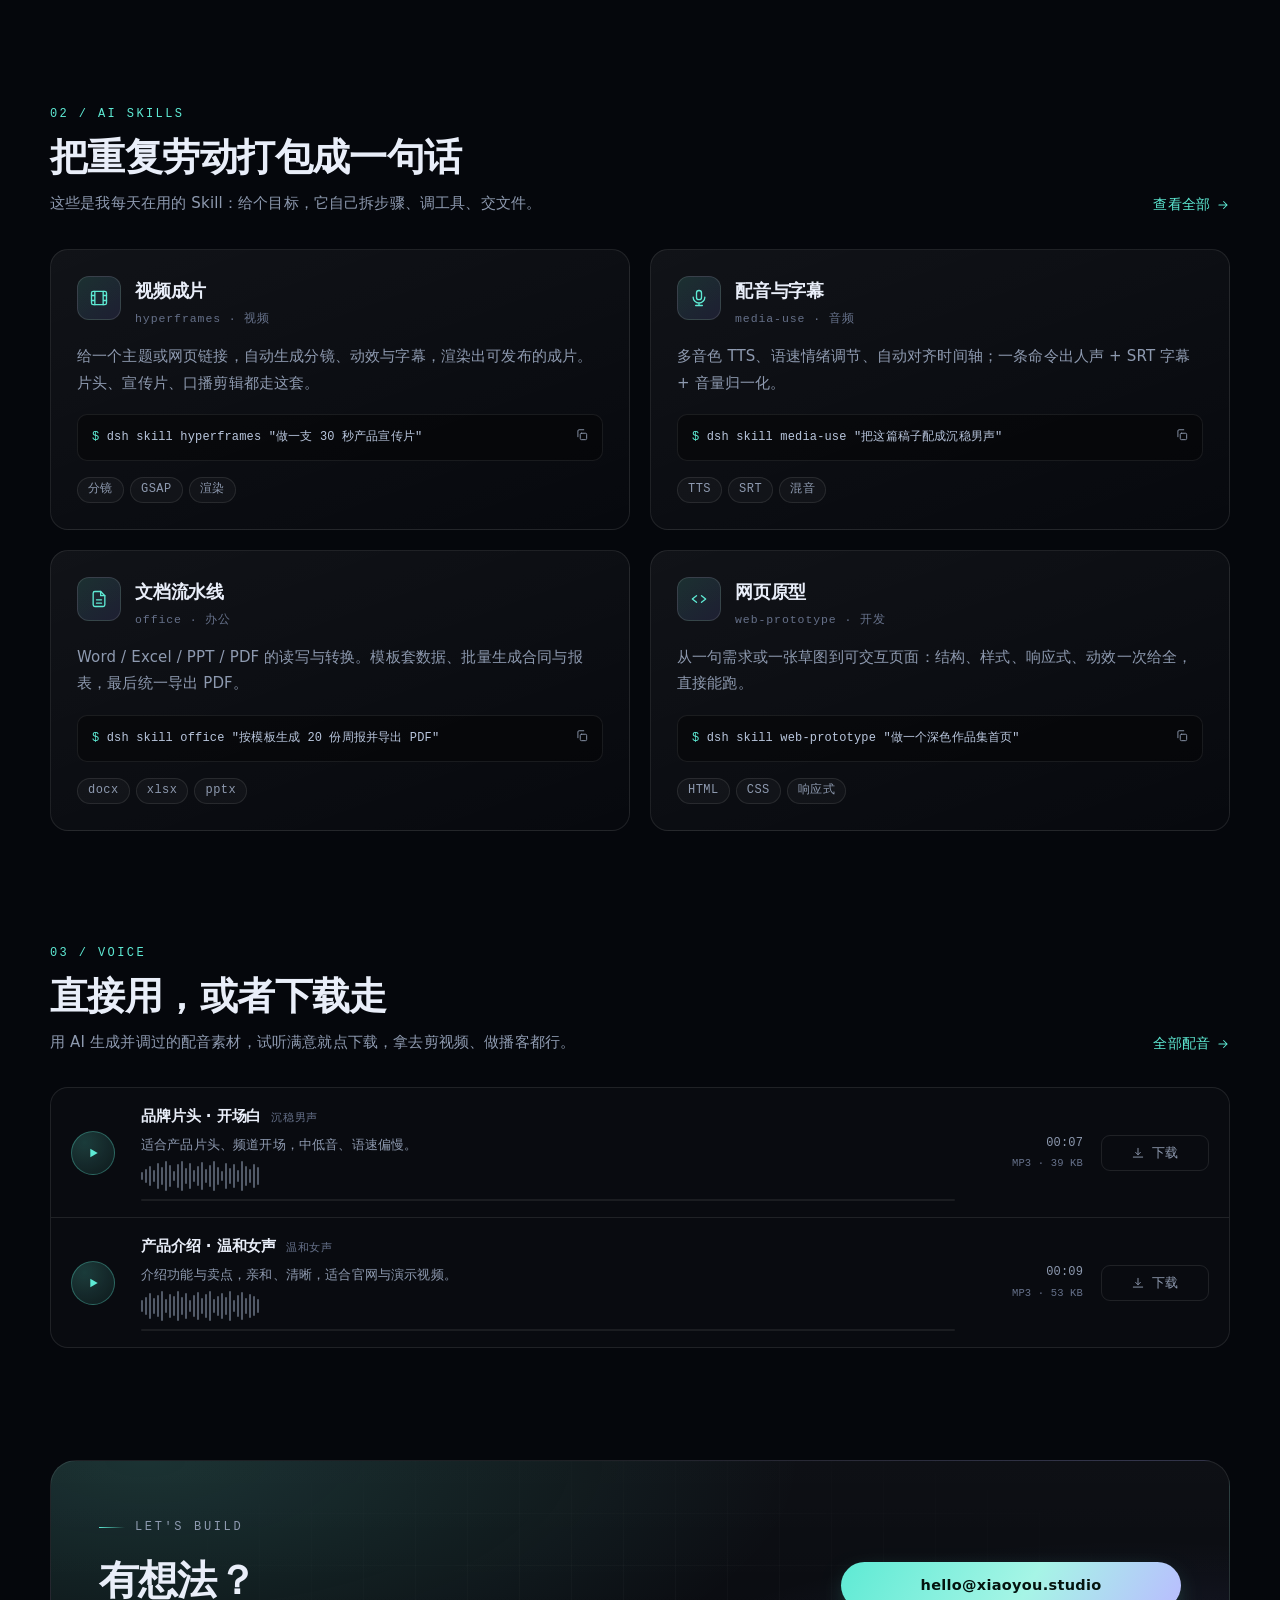
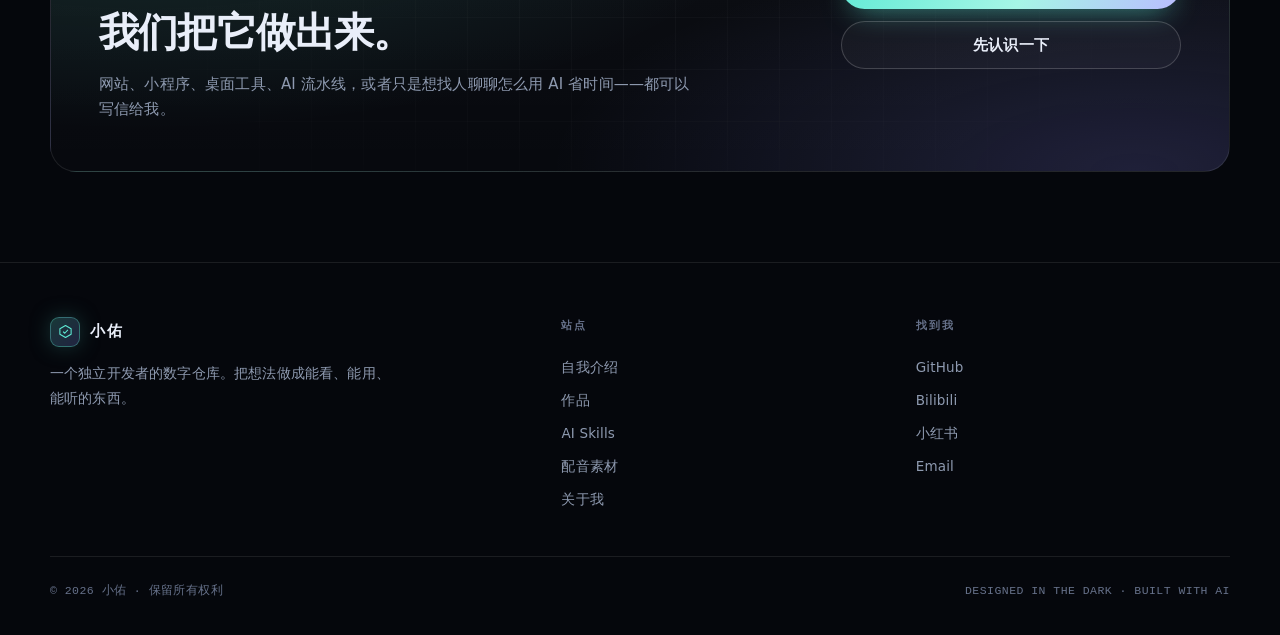
==== commit 43c173ed: "Move introduction after home in site navigation" ====
--- a/index.html
+++ b/index.html
@@ -30,10 +30,10 @@
 
       <nav class="nav" aria-label="主导航">
         <a href="index.html" data-nav="home">首页</a>
+        <a href="intro.html" data-nav="intro">介绍</a>
         <a href="works.html" data-nav="works">作品</a>
         <a href="skills.html" data-nav="skills">Skills</a>
         <a href="voice.html" data-nav="voice">配音</a>
-        <a href="intro.html" data-nav="intro">介绍</a>
         <a href="about.html" data-nav="about">关于</a>
       </nav>
 
@@ -49,10 +49,10 @@
 
   <div class="mobile-menu" id="mobile-menu">
     <a href="index.html" data-nav="home">首页 <span>01</span></a>
-    <a href="works.html" data-nav="works">作品 <span>02</span></a>
-    <a href="skills.html" data-nav="skills">Skills <span>03</span></a>
-    <a href="voice.html" data-nav="voice">配音 <span>04</span></a>
-    <a href="intro.html" data-nav="intro">介绍 <span>05</span></a>
+    <a href="intro.html" data-nav="intro">介绍 <span>02</span></a>
+    <a href="works.html" data-nav="works">作品 <span>03</span></a>
+    <a href="skills.html" data-nav="skills">Skills <span>04</span></a>
+    <a href="voice.html" data-nav="voice">配音 <span>05</span></a>
     <a href="about.html" data-nav="about">关于 <span>06</span></a>
   </div>
 
@@ -241,10 +241,10 @@
         </div>
         <div class="footer-col">
           <h4>站点</h4>
+          <a href="intro.html">自我介绍</a>
           <a href="works.html">作品</a>
           <a href="skills.html">AI Skills</a>
           <a href="voice.html">配音素材</a>
-          <a href="intro.html">自我介绍</a>
           <a href="about.html">关于我</a>
         </div>
         <div class="footer-col">
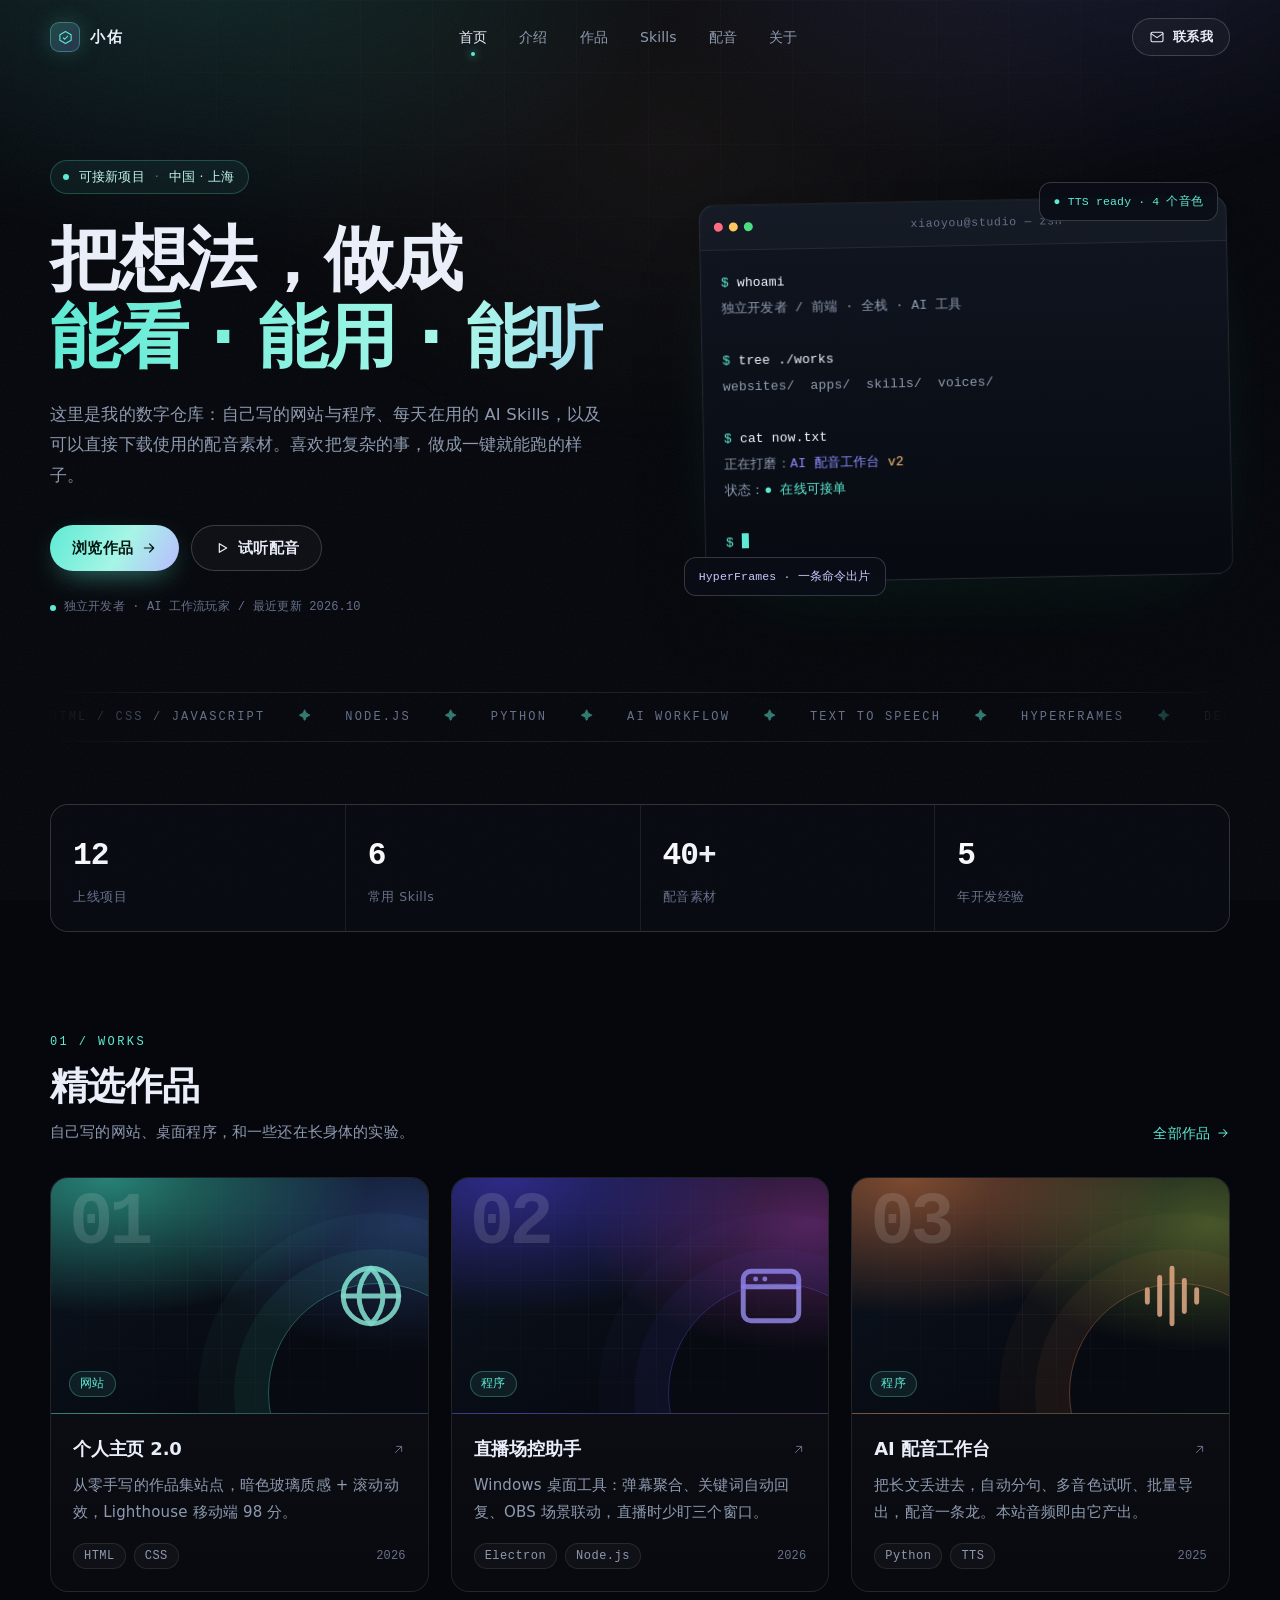
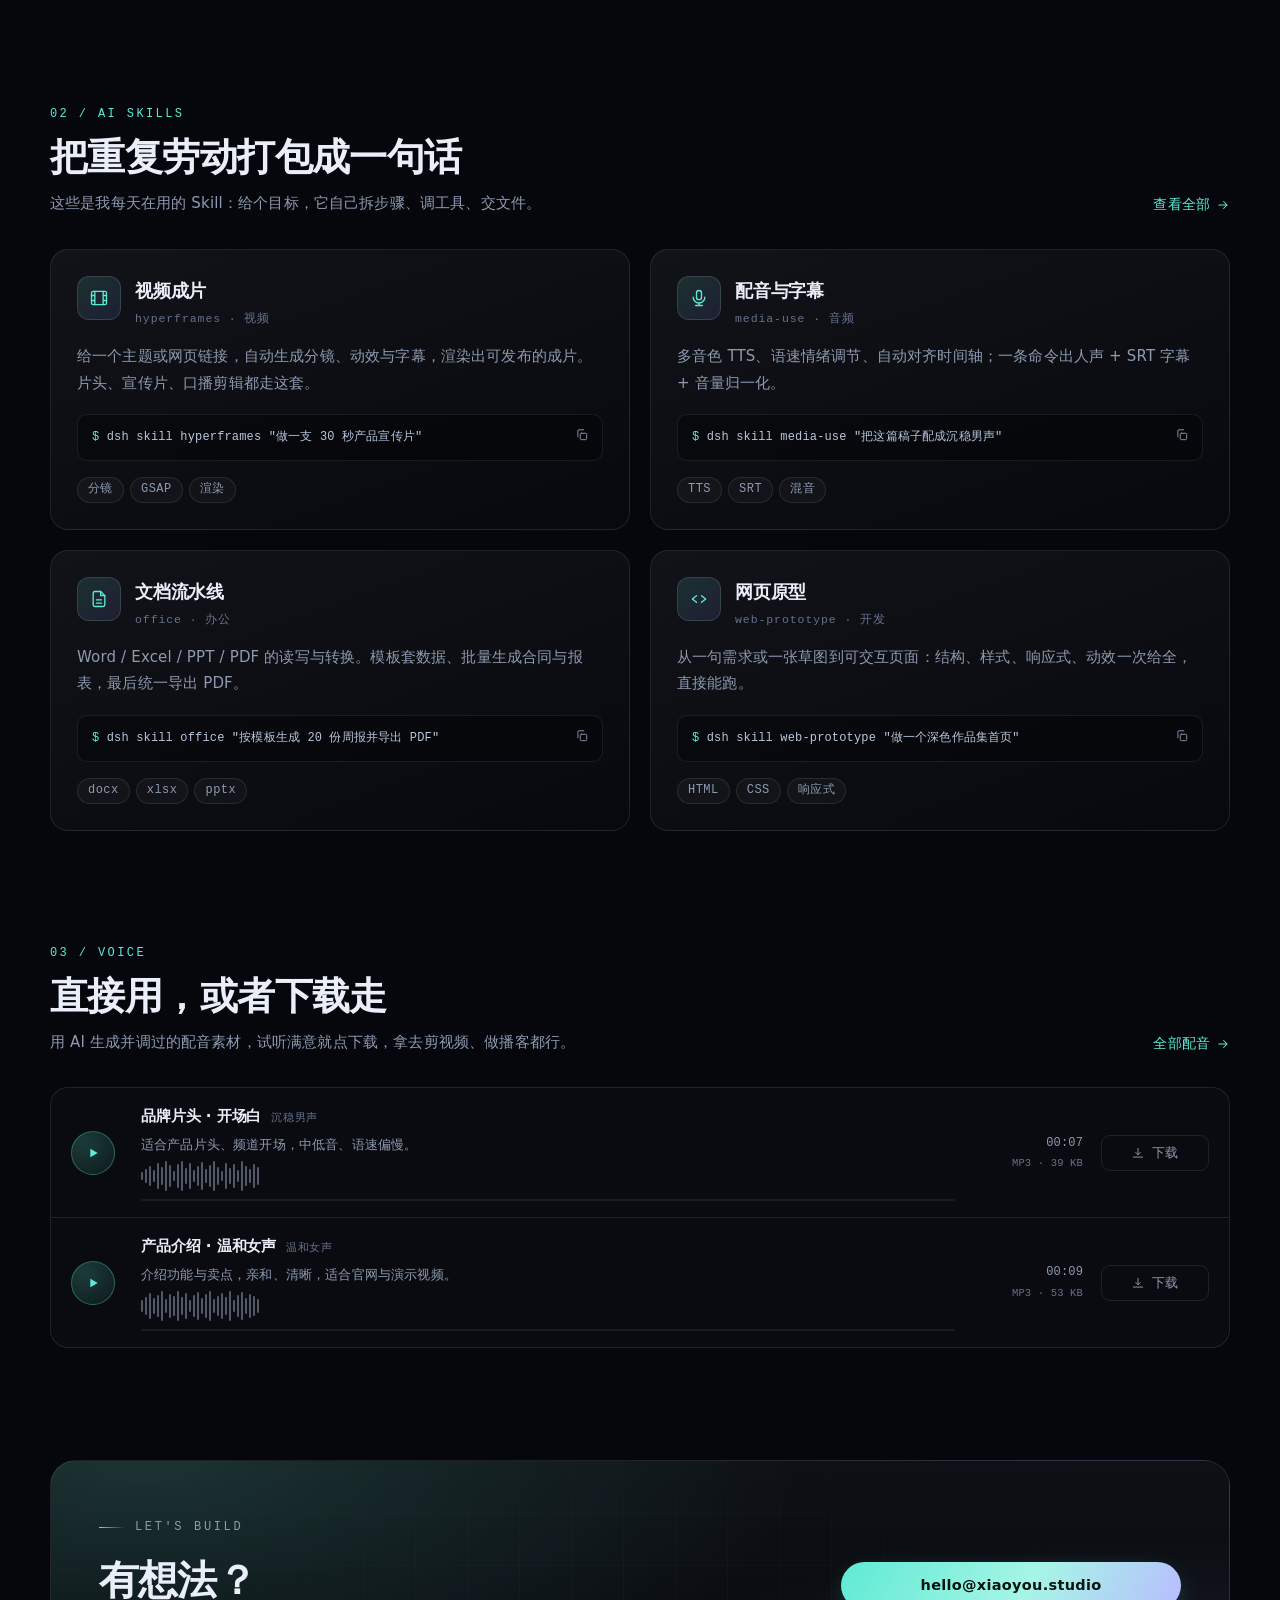
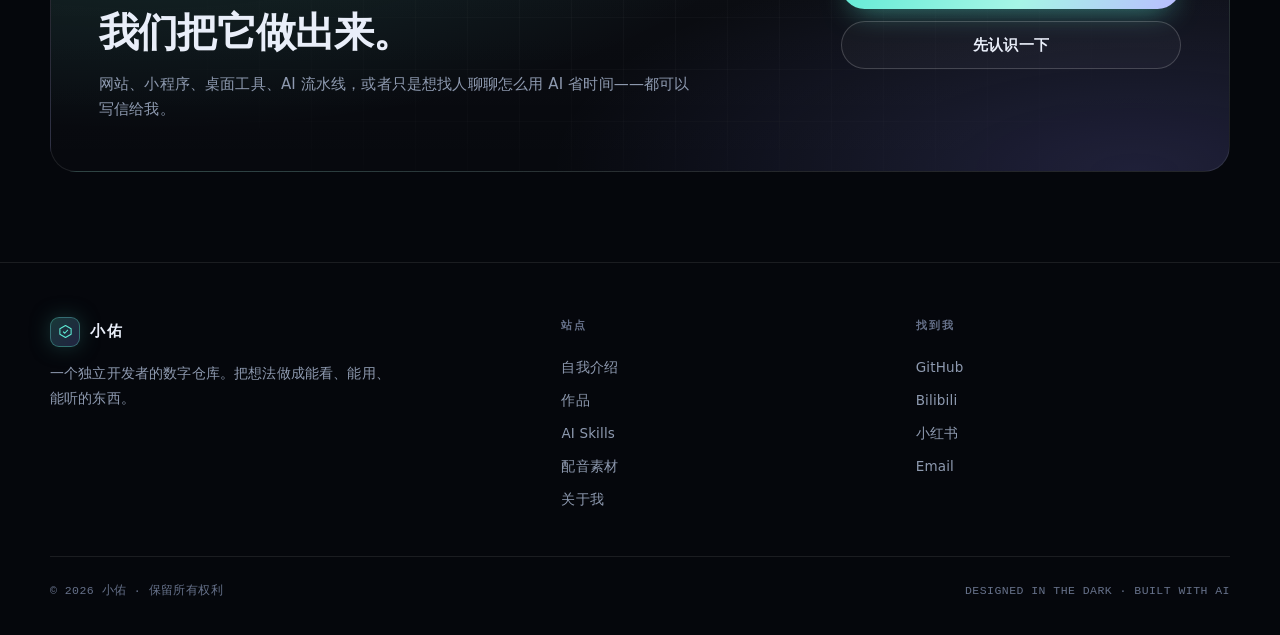
==== commit 4e3d7a5d: "Add progressive website motion and pointer interactions" ====
--- a/index.html
+++ b/index.html
@@ -10,7 +10,7 @@
   <meta property="og:title" content="小佑 · 个人作品与 AI 实验室" />
   <meta property="og:description" content="网站、程序、AI Skills 与配音素材，都在这里。" />
   <link rel="icon" href="assets/img/favicon.svg" type="image/svg+xml" />
-  <link rel="stylesheet" href="assets/css/style.css" />
+  <link rel="stylesheet" href="assets/css/style.css?v=motion20261020" />
 </head>
 <body data-page="home">
   <a class="skip-link" href="#main">跳到主要内容</a>
@@ -264,6 +264,6 @@
   </footer>
 
   <script src="assets/js/data.js"></script>
-  <script src="assets/js/main.js"></script>
+  <script src="assets/js/main.js?v=motion20261020"></script>
 </body>
 </html>
--- a/assets/css/style.css
+++ b/assets/css/style.css
@@ -1300,10 +1300,14 @@
 
 /* ---------- 17. 动效 ---------- */
 [data-reveal] {
+  opacity: 1;
+  transform: none;
+  transition: opacity 0.75s var(--ease), transform 0.75s var(--ease);
+  transition-delay: var(--d, 0ms);
+}
+body.motion-ready [data-reveal]:not(.is-in) {
   opacity: 0;
   transform: translateY(20px);
-  transition: opacity 0.75s var(--ease), transform 0.75s var(--ease);
-  transition-delay: var(--d, 0ms);
 }
 [data-reveal].is-in { opacity: 1; transform: none; }
 
@@ -1393,7 +1397,7 @@
     animation-iteration-count: 1 !important;
     transition-duration: 0.001ms !important;
   }
-  [data-reveal] { opacity: 1; transform: none; }
+  [data-reveal] { opacity: 1 !important; transform: none !important; }
 }
 
 /* ---------- 19. 工作方式 / 联系方式 ---------- */
@@ -1596,6 +1600,122 @@
   .intro-card { position: static; max-width: 460px; }
 }
 
+/* ---------- 21. 渐进增强动效：由 main.js 的 motion-ready 开启 ---------- */
+@keyframes motion-enter {
+  from { opacity: 0; transform: translateY(14px); }
+  to { opacity: 1; transform: translateY(0); }
+}
+@keyframes motion-fade {
+  from { opacity: 0; }
+  to { opacity: 1; }
+}
+@keyframes gradient-drift {
+  0%, 100% { background-position: 0% 50%; }
+  50% { background-position: 100% 50%; }
+}
+@keyframes atmosphere-drift {
+  from { transform: translate3d(-1%, 0, 0); }
+  to { transform: translate3d(1%, 2%, 0); }
+}
+
+body.motion-ready .hero-copy > *,
+body.motion-ready .page-head > .wrap > * {
+  animation: motion-enter 700ms var(--ease) both;
+}
+body.motion-ready .hero-copy > :nth-child(2),
+body.motion-ready .page-head > .wrap > :nth-child(2) { animation-delay: 90ms; }
+body.motion-ready .hero-copy > :nth-child(3),
+body.motion-ready .page-head > .wrap > :nth-child(3) { animation-delay: 180ms; }
+body.motion-ready .hero-copy > :nth-child(4),
+body.motion-ready .page-head > .wrap > :nth-child(4) { animation-delay: 270ms; }
+body.motion-ready .hero-copy > :nth-child(5) { animation-delay: 360ms; }
+body.motion-ready .hero-visual { animation: motion-fade 900ms var(--ease) 180ms both; }
+body.motion-ready .hero h1 .grad {
+  background-size: 220% 100%;
+  animation: gradient-drift 12s ease-in-out infinite;
+}
+body.motion-ready .bg-layer::before {
+  animation: atmosphere-drift 18s ease-in-out infinite alternate;
+}
+body.motion-ready .term-body .ln {
+  animation: motion-enter 450ms var(--ease) both;
+  animation-delay: var(--line-delay, 0ms);
+}
+
+.scroll-progress {
+  position: fixed;
+  inset: 0 0 auto;
+  z-index: 110;
+  height: 2px;
+  background: linear-gradient(90deg, var(--accent), var(--accent-2));
+  pointer-events: none;
+  transform: scaleX(0);
+  transform-origin: left center;
+}
+
+.skill-card::before {
+  content: "";
+  position: absolute;
+  inset: 0;
+  z-index: 2;
+  pointer-events: none;
+  opacity: 0;
+  transition: opacity 350ms;
+  background: radial-gradient(320px circle at var(--mx, 50%) var(--my, 0%), rgba(255, 255, 255, 0.065), transparent 62%);
+}
+
+@media (hover: hover) and (pointer: fine) {
+  /* Include reveal state so its completed transform cannot suppress hover. */
+  body.motion-ready :is(.work-card, .skill-card):not([data-reveal]):hover,
+  body.motion-ready :is(.work-card, .skill-card)[data-reveal].is-in:hover {
+    transform: perspective(900px) translateY(-4px) rotateX(var(--rx, 0deg)) rotateY(var(--ry, 0deg));
+    transition-delay: 0ms;
+  }
+  body.motion-ready :is(.work-card, .skill-card).is-pointing {
+    transition-property: transform, border-color, box-shadow, opacity;
+    transition-duration: 100ms, 300ms, 400ms, 350ms;
+    transition-delay: 0ms;
+  }
+  body.motion-ready .skill-card:hover::before { opacity: 1; }
+}
+body.motion-ready :is(.work-card, .skill-card):focus-visible,
+body.motion-ready :is(.work-card, .skill-card):has(:focus-visible) {
+  opacity: 1;
+  transform: translateY(-4px) !important;
+  transition-delay: 0ms;
+}
+body.motion-ready.nav-open .mobile-menu a {
+  animation: motion-enter 220ms var(--ease) both;
+}
+body.motion-ready.nav-open .mobile-menu a:nth-child(2) { animation-delay: 25ms; }
+body.motion-ready.nav-open .mobile-menu a:nth-child(3) { animation-delay: 50ms; }
+body.motion-ready.nav-open .mobile-menu a:nth-child(4) { animation-delay: 75ms; }
+body.motion-ready.nav-open .mobile-menu a:nth-child(5) { animation-delay: 100ms; }
+body.motion-ready.nav-open .mobile-menu a:nth-child(6) { animation-delay: 125ms; }
+
+@media (max-width: 640px), (hover: none), (pointer: coarse) {
+  body.motion-ready .bg-layer::before { animation: none; }
+}
+@media (prefers-reduced-motion: reduce) {
+  *, *::before, *::after {
+    animation: none !important;
+    transition: none !important;
+  }
+  body.motion-ready [data-reveal],
+  body.motion-ready .hero-copy > *,
+  body.motion-ready .page-head > .wrap > *,
+  body.motion-ready .hero-visual,
+  body.motion-ready .term-body .ln,
+  body.motion-ready.nav-open .mobile-menu a,
+  body.motion-ready :is(.work-card, .skill-card),
+  body.motion-ready :is(.work-card, .skill-card):focus-visible,
+  body.motion-ready :is(.work-card, .skill-card):has(:focus-visible),
+  body.motion-ready .bg-layer::before {
+    opacity: 1 !important;
+    transform: none !important;
+  }
+}
+
 /* 打印 */
 @media print {
   .site-header, .mobile-menu, .site-footer, .float-chip, .marquee { display: none !important; }
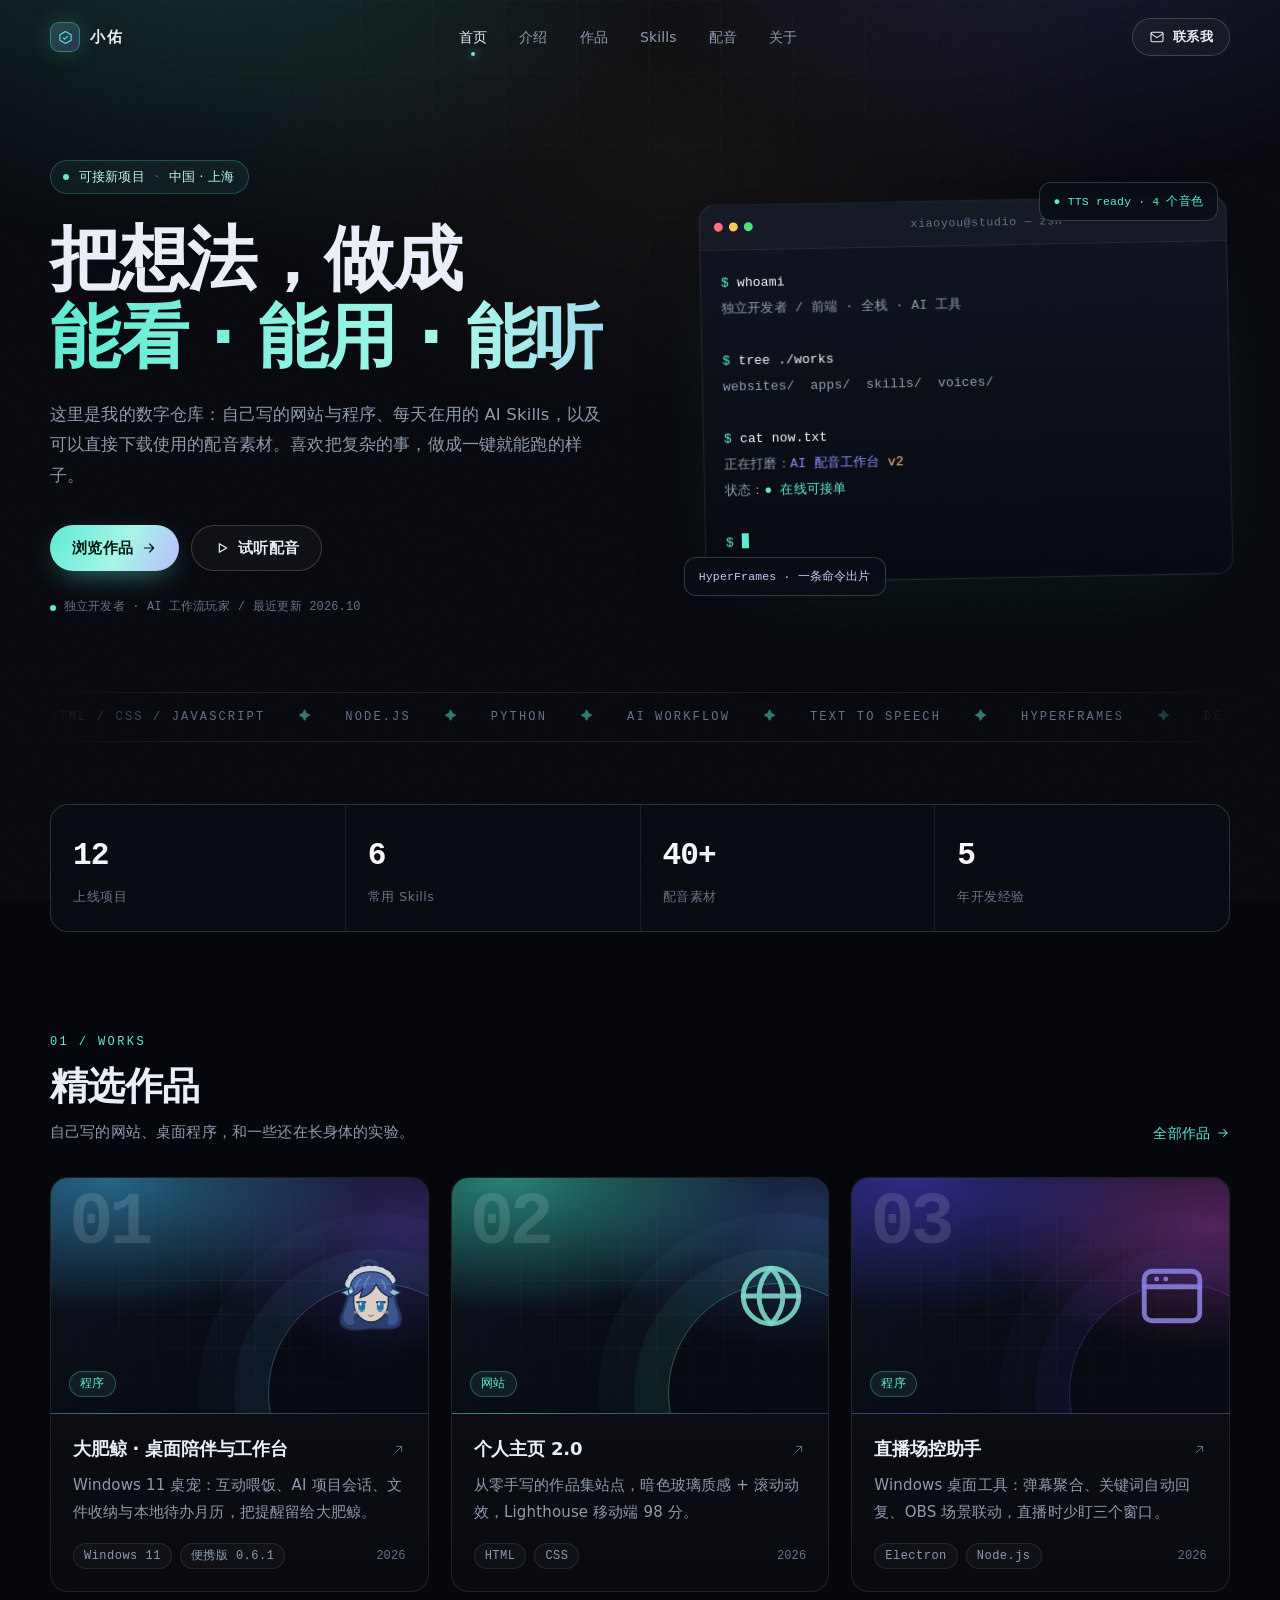
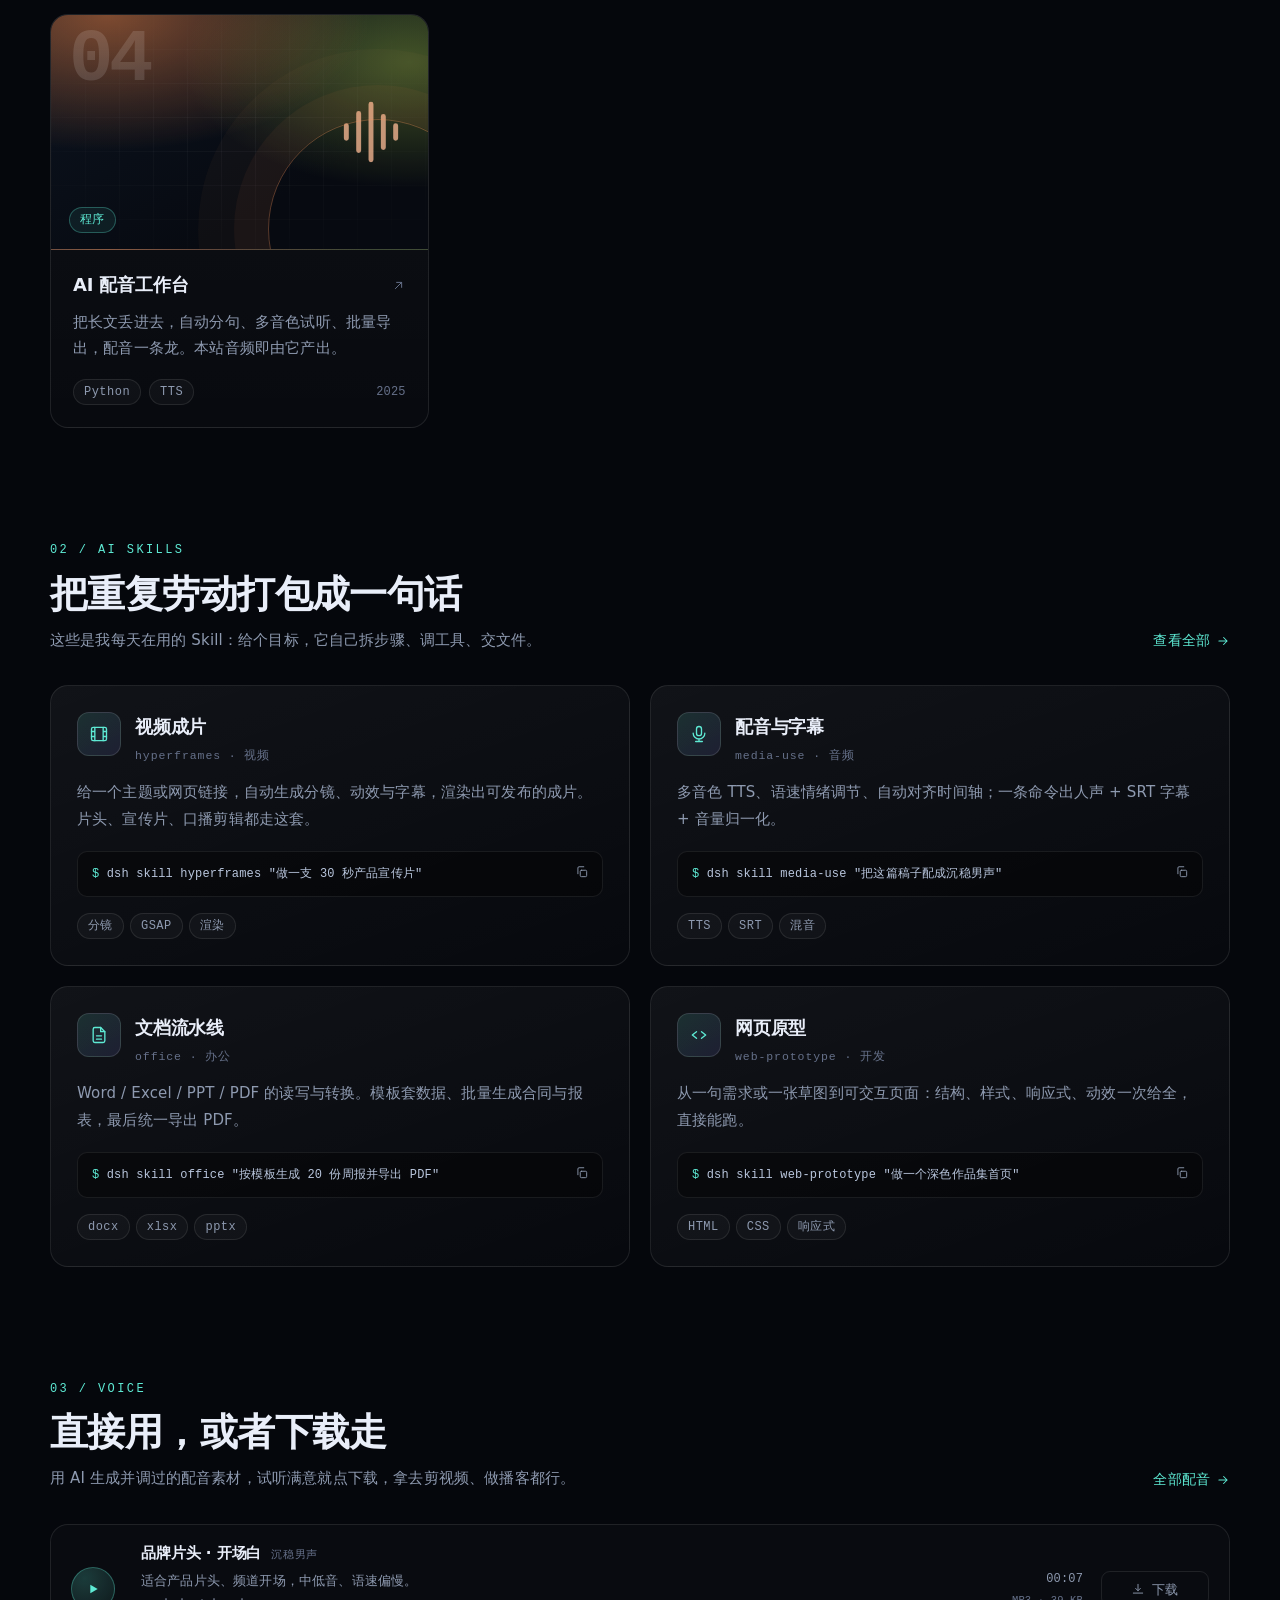
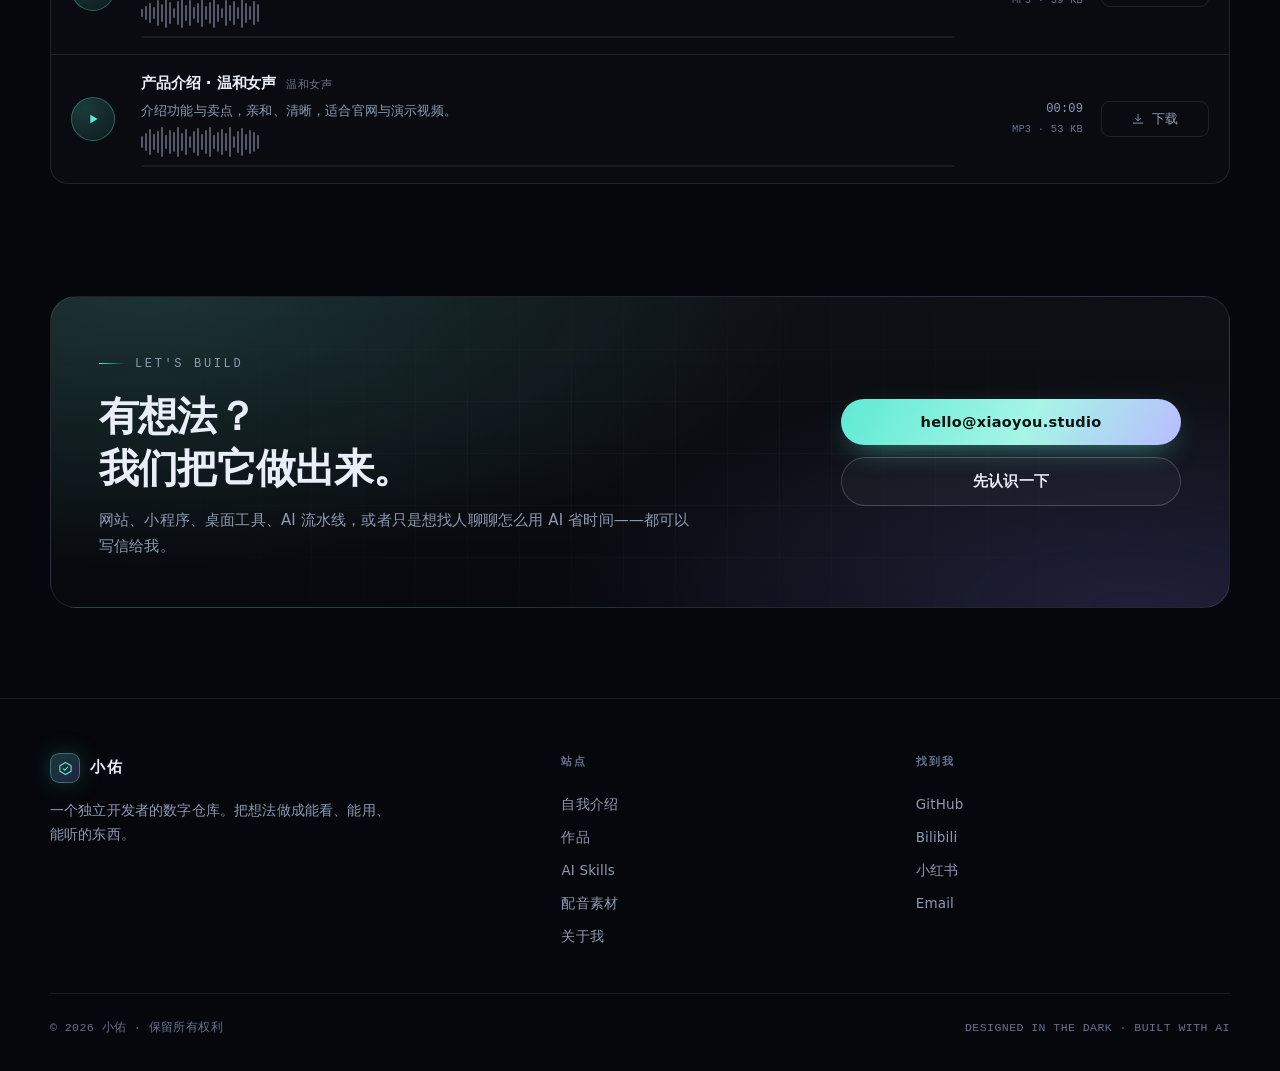
==== commit 552f241b: "Showcase DaFeiJing 0.6.1 with release downloads" ====
--- a/index.html
+++ b/index.html
@@ -10,7 +10,7 @@
   <meta property="og:title" content="小佑 · 个人作品与 AI 实验室" />
   <meta property="og:description" content="网站、程序、AI Skills 与配音素材，都在这里。" />
   <link rel="icon" href="assets/img/favicon.svg" type="image/svg+xml" />
-  <link rel="stylesheet" href="assets/css/style.css?v=motion20261020" />
+  <link rel="stylesheet" href="assets/css/style.css?v=dafeijing061" />
 </head>
 <body data-page="home">
   <a class="skip-link" href="#main">跳到主要内容</a>
@@ -166,7 +166,7 @@
           </a>
         </div>
 
-        <div class="work-grid" data-works data-featured data-limit="3"></div>
+        <div class="work-grid" data-works data-featured data-limit="4"></div>
       </div>
     </section>
 
@@ -263,7 +263,7 @@
     </div>
   </footer>
 
-  <script src="assets/js/data.js"></script>
-  <script src="assets/js/main.js?v=motion20261020"></script>
+  <script src="assets/js/data.js?v=dafeijing061"></script>
+  <script src="assets/js/main.js?v=dafeijing061"></script>
 </body>
 </html>
--- a/assets/css/style.css
+++ b/assets/css/style.css
@@ -1722,3 +1722,6 @@
   body { background: #fff; color: #111; }
   .bg-layer, .grain { display: none; }
 }
+
+/* Product artwork is optional; existing work glyphs retain their styles. */
+.cover-glyph .cover-image{display:block;width:100%;height:100%;object-fit:contain;filter:drop-shadow(0 12px 22px #17244866)}
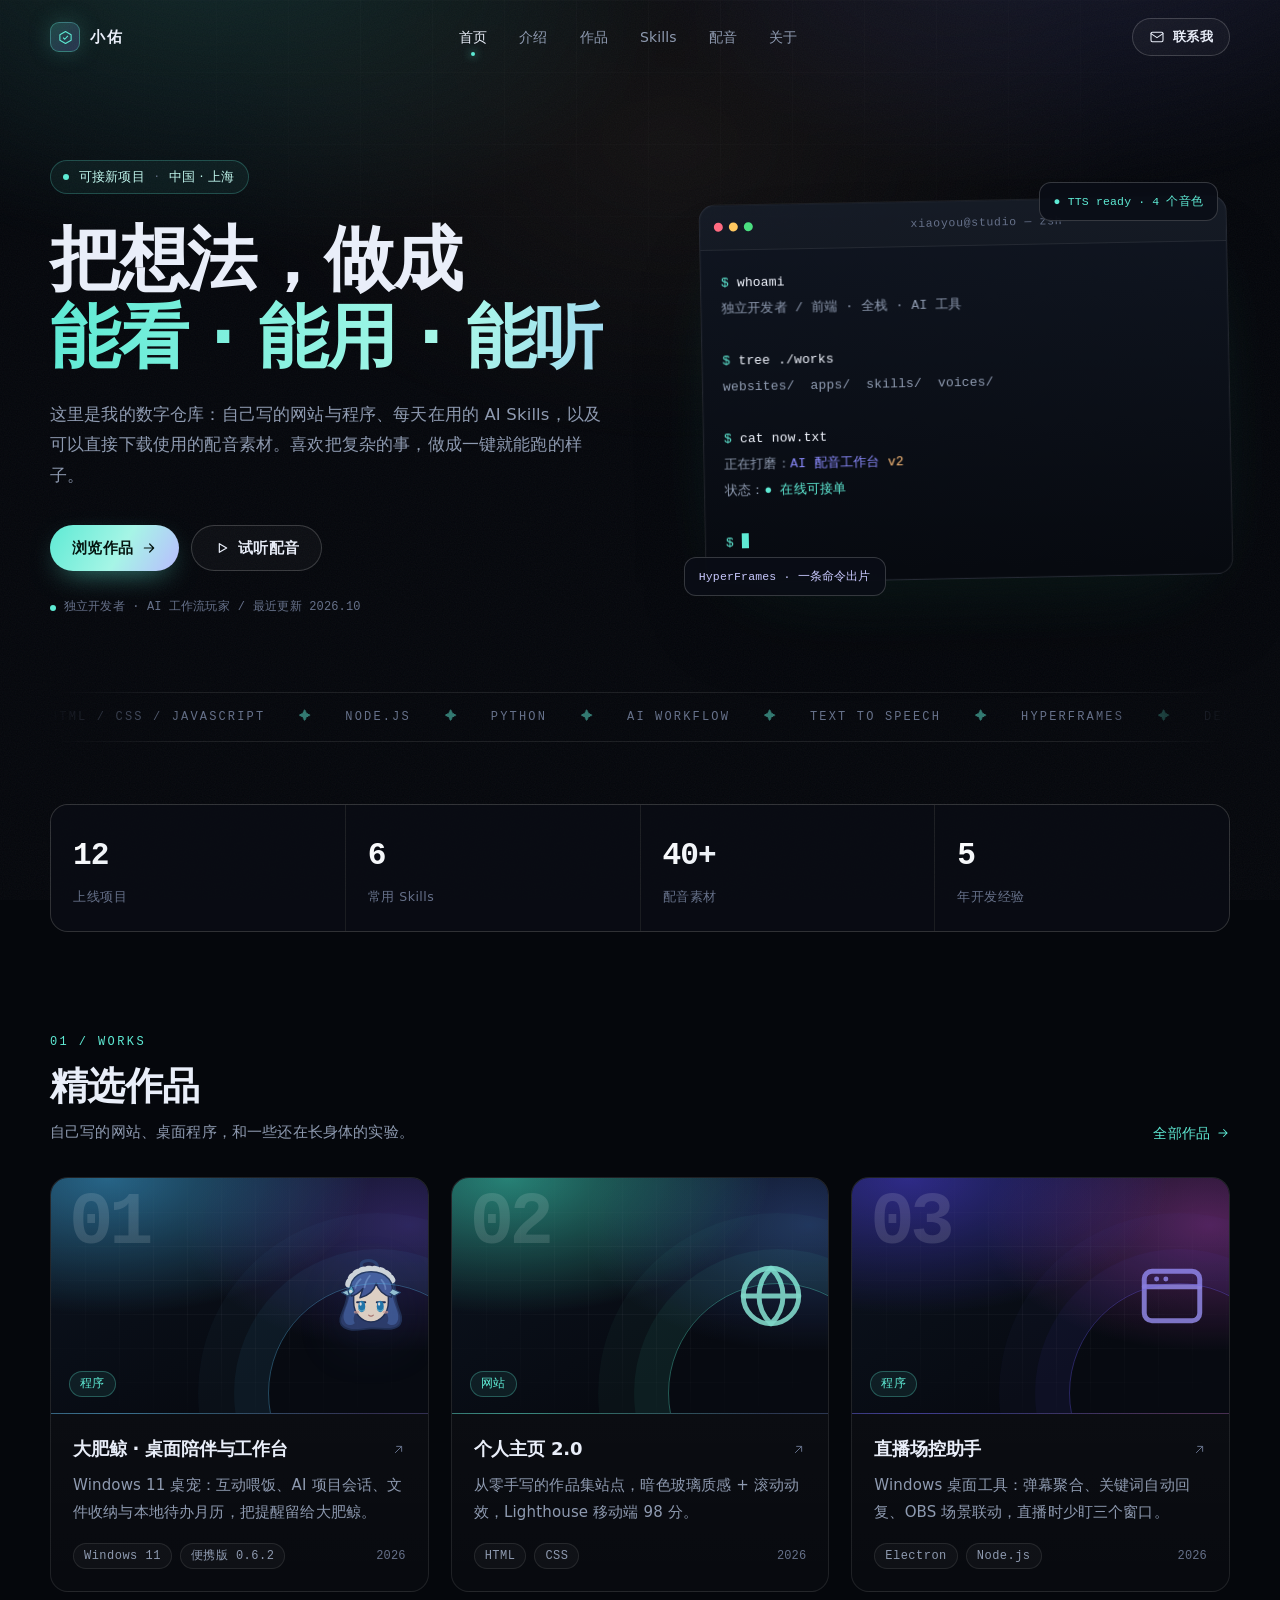
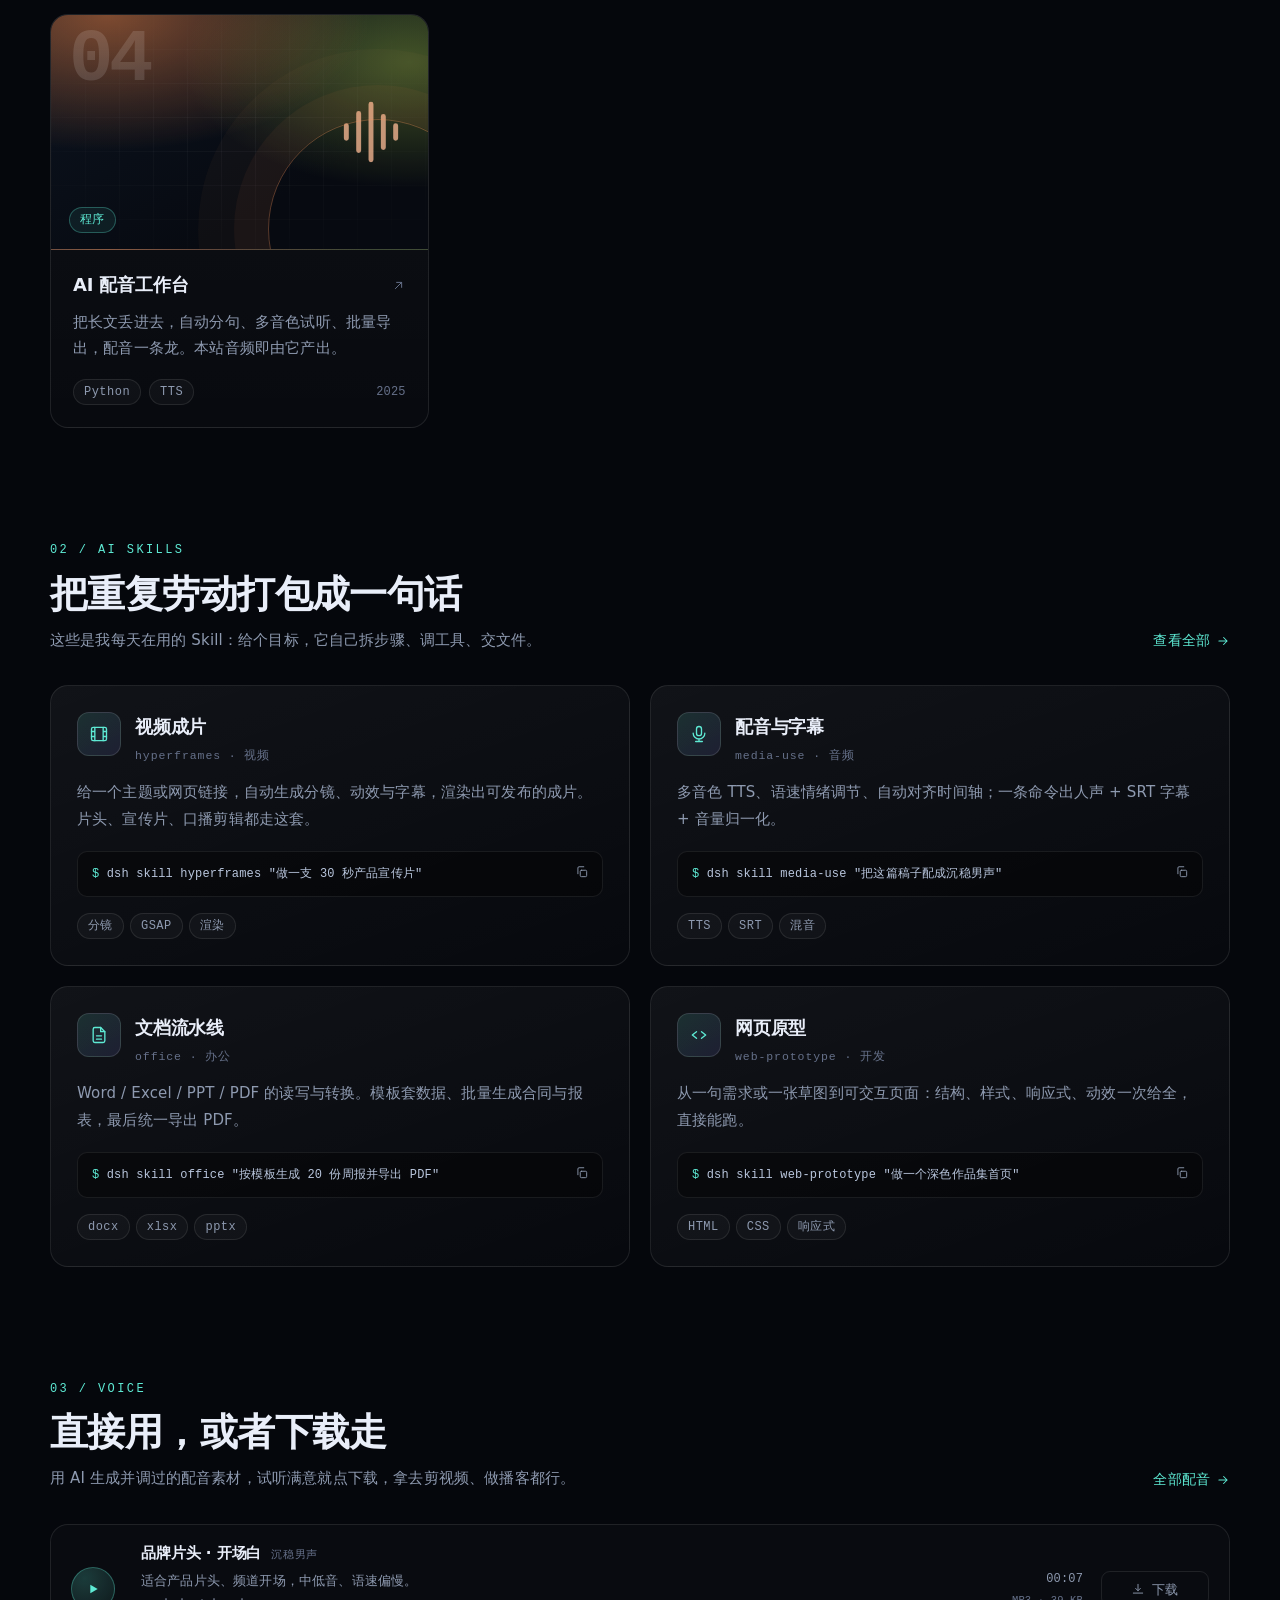
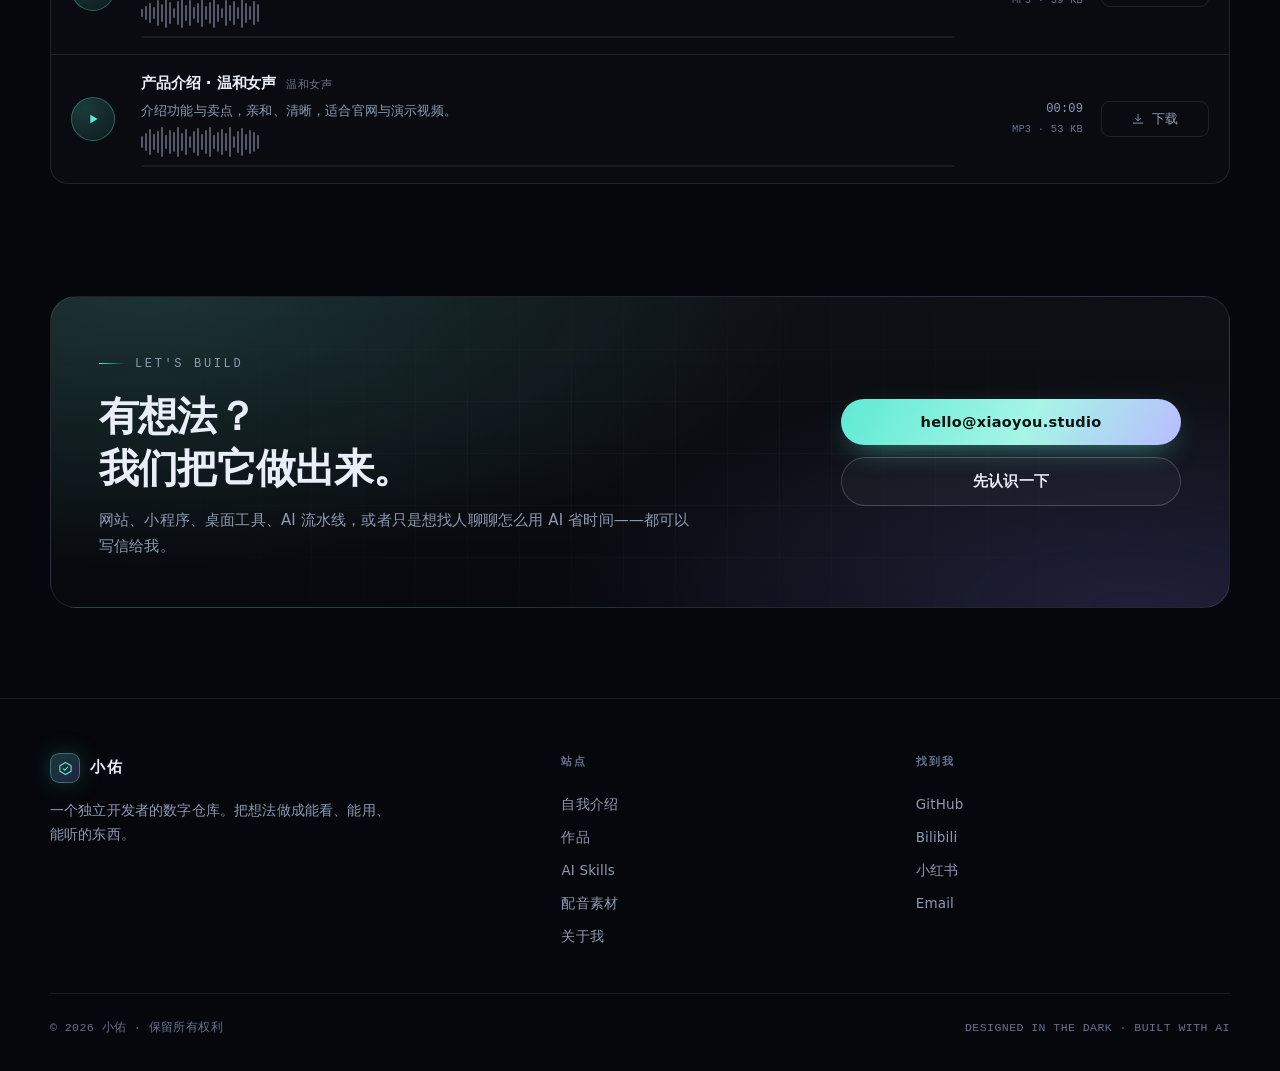
==== commit 26aa788c: "Update Dafeijing download and setup guide to 0.6.2" ====
--- a/index.html
+++ b/index.html
@@ -10,7 +10,7 @@
   <meta property="og:title" content="小佑 · 个人作品与 AI 实验室" />
   <meta property="og:description" content="网站、程序、AI Skills 与配音素材，都在这里。" />
   <link rel="icon" href="assets/img/favicon.svg" type="image/svg+xml" />
-  <link rel="stylesheet" href="assets/css/style.css?v=dafeijing061" />
+  <link rel="stylesheet" href="assets/css/style.css?v=dafeijing062" />
 </head>
 <body data-page="home">
   <a class="skip-link" href="#main">跳到主要内容</a>
@@ -263,7 +263,7 @@
     </div>
   </footer>
 
-  <script src="assets/js/data.js?v=dafeijing061"></script>
-  <script src="assets/js/main.js?v=dafeijing061"></script>
+  <script src="assets/js/data.js?v=dafeijing062"></script>
+  <script src="assets/js/main.js?v=dafeijing062"></script>
 </body>
 </html>
